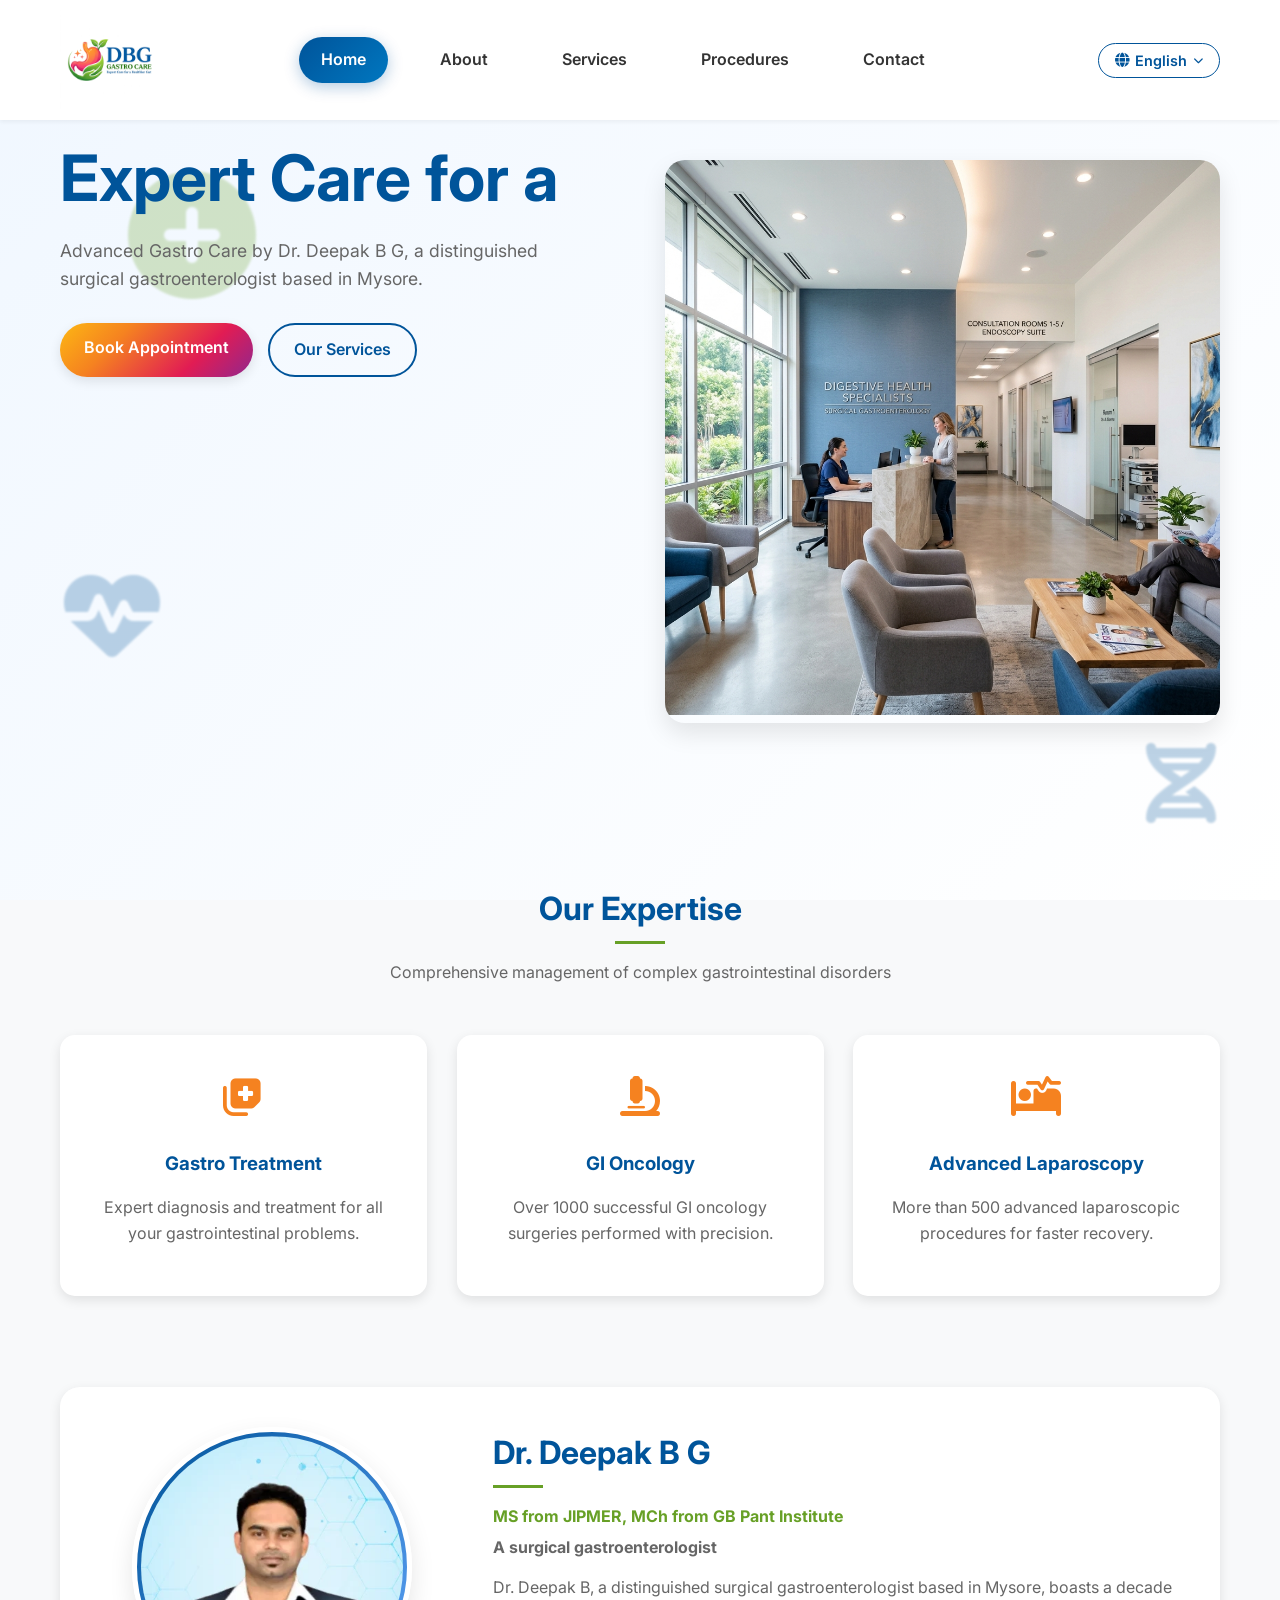
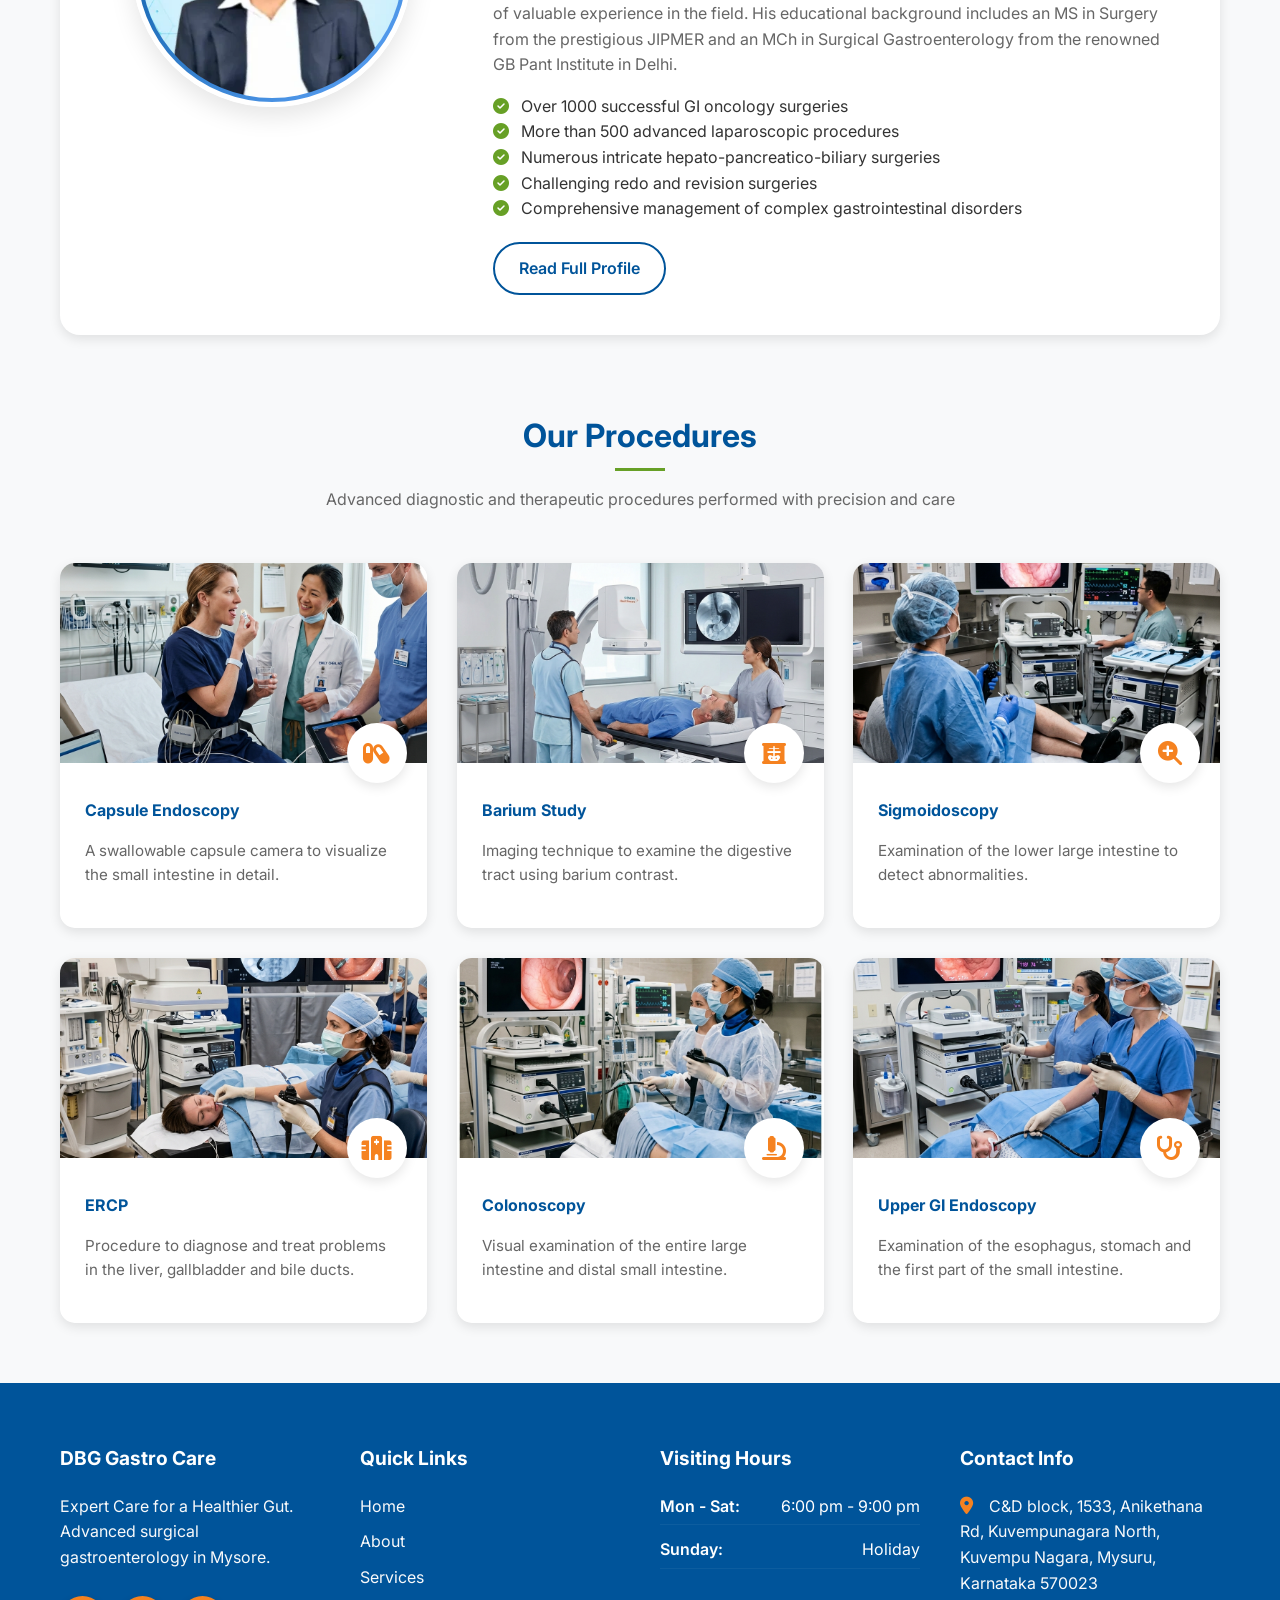
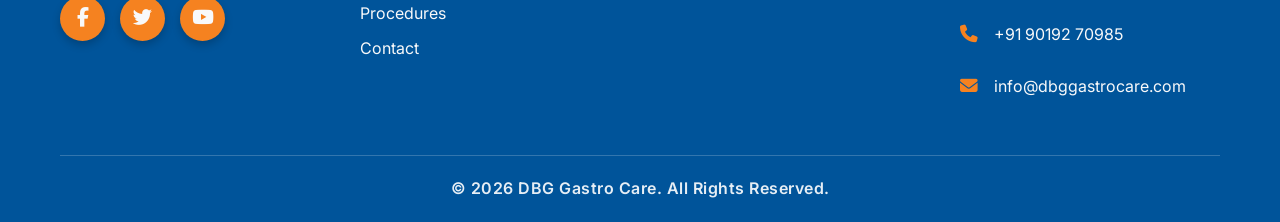
==== index.html @ 2704311a "Initial commit of DBG Gastro Clinic website" ====
<!DOCTYPE html>
<html lang="en">
<head>
    <meta charset="UTF-8">
    <meta name="viewport" content="width=device-width, initial-scale=1.0">
    <title>DBG Gastro Care | Advanced Gastro Care in Mysore</title>
    <meta name="description" content="Expert gastro care by Dr. Deepak B G, a distinguished surgical gastroenterologist based in Mysore. Over 1000 successful GI oncology surgeries.">
    <link rel="stylesheet" href="style.css">
    <link rel="stylesheet" href="https://cdnjs.cloudflare.com/ajax/libs/font-awesome/6.4.0/css/all.min.css">
</head>
<body>

    <!-- Innovative Background Decorations -->
    <div class="bg-decor">
        <div class="decor-item decor-1"><i class="fas fa-plus-circle decor-cross"></i></div>
        <div class="decor-item decor-2"><i class="fas fa-heartbeat"></i></div>
        <div class="decor-item decor-3"><i class="fas fa-stethoscope decor-circle"></i></div>
        <div class="decor-item decor-4"><i class="fas fa-dna"></i></div>
        <div class="decor-item decor-5"><i class="fas fa-briefcase-medical decor-cross"></i></div>
    </div>

    <!-- Header & Navigation -->
    <header>
        <div class="container navbar">
            <a href="index.html" class="logo">
                <img src="assets/logo.png" alt="DBG Gastro Care Logo">
            </a>
            
            <nav class="nav-links" id="navLinks">
                <a href="index.html" class="active" data-key="nav_home">Home</a>
                <a href="about.html" data-key="nav_about">About</a>
                <a href="services.html" data-key="nav_services">Services</a>
                <a href="procedures.html" data-key="nav_procedures">Procedures</a>
                <a href="contact.html" data-key="nav_contact">Contact</a>
            </nav>
            
            <div class="lang-dropdown">
                <button class="lang-dropbtn">
                    <i class="fas fa-globe"></i> <span>English</span> <i class="fas fa-chevron-down" style="font-size: 0.7em;"></i>
                </button>
                <div class="lang-dropdown-content">
                    <a href="#" data-lang="en">English</a>
                    <a href="#" data-lang="kn">Kannada</a>
                    <a href="#" data-lang="hi">Hindi</a>
                </div>
            </div>

            <div class="mobile-menu-btn" id="mobileMenuBtn">
                <i class="fas fa-bars"></i>
            </div>
        </div>
    </header>

    <!-- Hero Section -->
    <section class="hero">
        <div class="container hero-content">
            <div class="hero-text">
                <h1 data-key="hero_title_1">Expert Care for a <span data-key="hero_title_2">Healthier Gut</span></h1>
                <p data-key="hero_desc">Advanced Gastro Care by Dr. Deepak B G, a distinguished surgical gastroenterologist based in Mysore.</p>
                <div class="hero-buttons">
                    <a href="contact.html" class="btn btn-primary" data-key="btn_book_appt">Book Appointment</a>
                    <a href="services.html" class="btn btn-outline" data-key="btn_our_services">Our Services</a>
                </div>
            </div>
            <div class="hero-image reveal reveal-right">
                <img src="assets/hero.png" alt="Advanced Clinic Equipment" class="float-animation">
            </div>
        </div>
    </section>

    <!-- Highlights / Key Services -->
    <section class="highlights">
        <div class="container">
            <div class="section-header">
                <h2 data-key="expertise_title">Our Expertise</h2>
                <p data-key="expertise_subtitle">Comprehensive management of complex gastrointestinal disorders</p>
            </div>
            <div class="highlight-grid">
                <div class="highlight-card reveal reveal-up hover-lift">
                    <div class="highlight-icon">
                        <i class="fas fa-notes-medical"></i>
                    </div>
                    <h3 data-key="gastro_title">Gastro Treatment</h3>
                    <p data-key="gastro_desc">Expert diagnosis and treatment for all your gastrointestinal problems.</p>
                </div>
                <div class="highlight-card reveal reveal-up hover-lift" style="transition-delay: 0.1s;">
                    <div class="highlight-icon">
                        <i class="fas fa-microscope"></i>
                    </div>
                    <h3 data-key="oncology_title">GI Oncology</h3>
                    <p data-key="oncology_desc">Over 1000 successful GI oncology surgeries performed with precision.</p>
                </div>
                <div class="highlight-card reveal reveal-up hover-lift" style="transition-delay: 0.2s;">
                    <div class="highlight-icon">
                        <i class="fas fa-procedures"></i>
                    </div>
                    <h3 data-key="laparoscopy_title">Advanced Laparoscopy</h3>
                    <p data-key="laparoscopy_desc">More than 500 advanced laparoscopic procedures for faster recovery.</p>
                </div>
            </div>
        </div>
    </section>

    <!-- Doctor Intro -->
    <section class="doctor-intro">
        <div class="container">
            <div class="doctor-content">
                <div class="doctor-img-wrap reveal reveal-left">
                    <img src="assets/doctor.png" alt="Dr. Deepak B G">
                </div>
                <div class="doctor-details reveal reveal-right">
                    <h2 data-key="doc_name">Dr. Deepak B G</h2>
                    <p style="color: var(--primary-green); font-weight: bold; margin-bottom: 5px;" data-key="doc_degree">MS from JIPMER, MCh from GB Pant Institute</p>
                    <p style="font-weight: bold; margin-bottom: 15px;" data-key="doc_specialty">A surgical gastroenterologist</p>
                    <p data-key="doc_desc_1">Dr. Deepak B, a distinguished surgical gastroenterologist based in Mysore, boasts a decade of valuable experience in the field. His educational background includes an MS in Surgery from the prestigious JIPMER and an MCh in Surgical Gastroenterology from the renowned GB Pant Institute in Delhi.</p>
                    <ul style="margin-top: 15px; margin-bottom: 20px; list-style-type: none;">
                        <li><i class="fas fa-check-circle" style="color: var(--primary-green); margin-right: 8px;"></i> <span data-key="doc_bullet_1">Over 1000 successful GI oncology surgeries</span></li>
                        <li><i class="fas fa-check-circle" style="color: var(--primary-green); margin-right: 8px;"></i> <span data-key="doc_bullet_2">More than 500 advanced laparoscopic procedures</span></li>
                        <li><i class="fas fa-check-circle" style="color: var(--primary-green); margin-right: 8px;"></i> <span data-key="doc_bullet_3">Numerous intricate hepato-pancreatico-biliary surgeries</span></li>
                        <li><i class="fas fa-check-circle" style="color: var(--primary-green); margin-right: 8px;"></i> <span data-key="doc_bullet_4">Challenging redo and revision surgeries</span></li>
                        <li><i class="fas fa-check-circle" style="color: var(--primary-green); margin-right: 8px;"></i> <span data-key="doc_bullet_5">Comprehensive management of complex gastrointestinal disorders</span></li>
                    </ul>
                    <a href="about.html" class="btn btn-outline" data-key="btn_read_profile">Read Full Profile</a>
                </div>
            </div>
        </div>
    </section>

    <!-- Procedures Section -->
    <section class="procedures-section">
        <div class="container">
            <div class="section-header">
                <h2 data-key="proc_title">Our Procedures</h2>
                <p data-key="proc_subtitle">Advanced diagnostic and therapeutic procedures performed with precision and care</p>
            </div>
            <div class="procedures-grid">

                <div class="procedure-card reveal reveal-up hover-lift" onclick="window.location.href='procedures.html'" style="cursor: pointer;">
                    <div class="procedure-img">
                        <img src="assets/capsule.png" alt="Capsule Endoscopy">
                        <div class="procedure-icon-wrap">
                            <i class="fas fa-capsules"></i>
                        </div>
                    </div>
                    <div class="procedure-content">
                        <h4 data-key="capsule_title">Capsule Endoscopy</h4>
                        <p data-key="capsule_desc">A swallowable capsule camera to visualize the small intestine in detail.</p>
                    </div>
                </div>

                <div class="procedure-card reveal reveal-up hover-lift" onclick="window.location.href='procedures.html'" style="cursor: pointer; transition-delay: 0.1s;">
                    <div class="procedure-img">
                        <img src="assets/barium.png" alt="Barium Study">
                        <div class="procedure-icon-wrap">
                            <i class="fas fa-x-ray"></i>
                        </div>
                    </div>
                    <div class="procedure-content">
                        <h4 data-key="barium_title">Barium Study</h4>
                        <p data-key="barium_desc">Imaging technique to examine the digestive tract using barium contrast.</p>
                    </div>
                </div>

                <div class="procedure-card reveal reveal-up hover-lift" onclick="window.location.href='procedures.html'" style="cursor: pointer; transition-delay: 0.2s;">
                    <div class="procedure-img">
                        <img src="assets/sigmoidoscopy.png" alt="Sigmoidoscopy">
                        <div class="procedure-icon-wrap">
                            <i class="fas fa-search-plus"></i>
                        </div>
                    </div>
                    <div class="procedure-content">
                        <h4 data-key="sigmoidoscopy_title">Sigmoidoscopy</h4>
                        <p data-key="sigmoidoscopy_desc">Examination of the lower large intestine to detect abnormalities.</p>
                    </div>
                </div>

                <div class="procedure-card reveal reveal-up hover-lift" onclick="window.location.href='procedures.html'" style="cursor: pointer;">
                    <div class="procedure-img">
                        <img src="assets/ercp.png" alt="ERCP">
                        <div class="procedure-icon-wrap">
                            <i class="fas fa-hospital"></i>
                        </div>
                    </div>
                    <div class="procedure-content">
                        <h4 data-key="ercp_title">ERCP</h4>
                        <p data-key="ercp_desc">Procedure to diagnose and treat problems in the liver, gallbladder and bile ducts.</p>
                    </div>
                </div>

                <div class="procedure-card reveal reveal-up hover-lift" onclick="window.location.href='procedures.html'" style="cursor: pointer; transition-delay: 0.1s;">
                    <div class="procedure-img">
                        <img src="assets/colonoscopy.png" alt="Colonoscopy">
                        <div class="procedure-icon-wrap">
                            <i class="fas fa-microscope"></i>
                        </div>
                    </div>
                    <div class="procedure-content">
                        <h4 data-key="colonoscopy_title">Colonoscopy</h4>
                        <p data-key="colonoscopy_desc">Visual examination of the entire large intestine and distal small intestine.</p>
                    </div>
                </div>

                <div class="procedure-card reveal reveal-up hover-lift" onclick="window.location.href='procedures.html'" style="cursor: pointer; transition-delay: 0.2s;">
                    <div class="procedure-img">
                        <img src="assets/upper_gi.png" alt="Upper GI Endoscopy">
                        <div class="procedure-icon-wrap">
                            <i class="fas fa-stethoscope"></i>
                        </div>
                    </div>
                    <div class="procedure-content">
                        <h4 data-key="uppergi_title">Upper GI Endoscopy</h4>
                        <p data-key="uppergi_desc">Examination of the esophagus, stomach and the first part of the small intestine.</p>
                    </div>
                </div>

            </div>
        </div>
    </section>

    <!-- Footer -->
    <footer>
        <div class="container">
            <div class="footer-content">
                <div class="footer-col">
                    <h3 data-key="footer_clinic_name">DBG Gastro Care</h3>
                    <p data-key="footer_clinic_desc">Expert Care for a Healthier Gut. Advanced surgical gastroenterology in Mysore.</p>
                    <div class="social-links">
                        <a href="#" class="social-icon"><i class="fab fa-facebook-f"></i></a>
                        <a href="#" class="social-icon"><i class="fab fa-twitter"></i></a>
                        <a href="#" class="social-icon"><i class="fab fa-youtube"></i></a>
                    </div>
                </div>
                <div class="footer-col">
                    <h3 data-key="footer_quick_links">Quick Links</h3>
                    <div class="footer-links">
                        <a href="index.html" data-key="nav_home">Home</a>
                        <a href="about.html" data-key="nav_about">About Us</a>
                        <a href="services.html" data-key="nav_services">Services</a>
                        <a href="procedures.html" data-key="nav_procedures">Procedures</a>
                        <a href="contact.html" data-key="nav_contact">Contact</a>
                    </div>
                </div>
                <div class="footer-col">
                    <h3 data-key="footer_visiting_hours">Visiting Hours</h3>
                    <div class="visiting-hours">
                        <p><span data-key="footer_mon_sat">Mon - Sat:</span> <span data-key="footer_time">6:00 pm - 9:00 pm</span></p>
                        <p><span data-key="footer_sun">Sunday:</span> <span data-key="footer_holiday">Holiday</span></p>
                    </div>
                </div>
                <div class="footer-col">
                    <h3 data-key="footer_contact_info">Contact Info</h3>
                    <div class="footer-links">
                        <p><i class="fas fa-map-marker-alt"></i> <span data-key="contact_location">Mysore, Karnataka</span></p>
                        <p><i class="fas fa-phone"></i> +91 90192 70985</p>
                        <p><i class="fas fa-envelope"></i> info@dbggastrocare.com</p>
                    </div>
                </div>
            </div>
            <div class="footer-bottom">
                <p data-key="footer_copyright">&copy; 2026 DBG Gastro Care. All Rights Reserved.</p>
            </div>
        </div>
    </footer>

    <script src="translations.js"></script>
    <script src="script.js"></script>
</body>
</html>
---- style.css ----
@import url('https://fonts.googleapis.com/css2?family=Inter:wght@300;400;500;600;700&display=swap');

:root {
    --primary-blue: #00549A;
    --primary-green: #67A026;
    --dark-green: #008751;
    --accent-red: #E11C54;
    --accent-orange: #F58220;
    --accent-yellow: #FDB813;
    --text-dark: #333333;
    --text-light: #666666;
    --bg-light: #f8f9fa;
    --white: #ffffff;
    --gradient-stomach: linear-gradient(135deg, #FDB813 0%, #F58220 30%, #E11C54 70%, #90278E 100%);
    --shadow-sm: 0 2px 4px rgba(0,0,0,0.05);
    --shadow-md: 0 4px 12px rgba(0,0,0,0.1);
    --shadow-lg: 0 10px 24px rgba(0,0,0,0.1);
    --transition: all 0.3s ease;
}

* {
    margin: 0;
    padding: 0;
    box-sizing: border-box;
}

body {
    font-family: 'Inter', sans-serif;
    color: var(--text-dark);
    line-height: 1.6;
    background-color: var(--bg-light);
}

a {
    text-decoration: none;
    color: inherit;
    transition: var(--transition);
}

ul {
    list-style: none;
}

img {
    max-width: 100%;
    height: auto;
}

/* Container */
.container {
    max-width: 1200px;
    margin: 0 auto;
    padding: 0 20px;
}

/* Typography */
h1, h2, h3, h4, h5, h6 {
    color: var(--primary-blue);
    font-weight: 700;
    margin-bottom: 1rem;
}

h1 {
    font-size: 2.5rem;
    line-height: 1.2;
}

h2 {
    font-size: 2rem;
    position: relative;
    padding-bottom: 10px;
}

h2::after {
    content: '';
    position: absolute;
    bottom: 0;
    left: 0;
    width: 50px;
    height: 3px;
    background-color: var(--primary-green);
}

p {
    margin-bottom: 1rem;
    color: var(--text-light);
}

/* Buttons */
.btn {
    display: inline-block;
    padding: 12px 24px;
    border-radius: 30px;
    font-weight: 600;
    text-align: center;
    cursor: pointer;
    border: none;
    transition: var(--transition);
}

.btn-primary {
    background: var(--gradient-stomach);
    color: var(--white);
    box-shadow: var(--shadow-md);
    border: none;
}

.btn-primary:hover {
    transform: translateY(-2px);
    box-shadow: var(--shadow-lg);
}

.btn-outline {
    background: transparent;
    color: var(--primary-blue);
    border: 2px solid var(--primary-blue);
}

.btn-outline:hover {
    background: var(--primary-blue);
    color: var(--white);
}

/* Header & Navigation */
header {
    background-color: var(--white);
    box-shadow: var(--shadow-sm);
    position: sticky;
    top: 0;
    z-index: 1000;
}

.navbar {
    display: flex;
    justify-content: space-between;
    align-items: center;
    height: 120px;
}

.logo {
    display: flex;
    align-items: center;
    gap: 15px;
    text-decoration: none;
}

.logo img {
    height: 100px;
    width: auto;
    object-fit: contain;
}

.logo-text {
    display: flex;
    flex-direction: column;
    justify-content: center;
}

.logo-title {
    font-family: Georgia, serif;
    font-size: 2.2rem;
    font-weight: 700;
    color: var(--primary-blue);
    line-height: 1;
    letter-spacing: 1px;
}

.logo-subtitle {
    font-family: Georgia, serif;
    font-size: 1.1rem;
    color: var(--primary-green);
    font-weight: 700;
    line-height: 1.2;
    letter-spacing: 0.5px;
}

.logo-tagline {
    font-family: 'Inter', sans-serif;
    font-size: 0.8rem;
    color: #0077C0;
    margin-top: 2px;
}

.nav-links {
    display: flex;
    gap: 30px;
}

.nav-links a {
    font-weight: 600;
    color: var(--text-dark);
    padding: 10px 22px;
    border-radius: 50px;
    transition: var(--transition);
}

.nav-links a:hover {
    color: var(--primary-blue);
    background: rgba(0, 84, 154, 0.05);
}

.nav-links a.active {
    background: linear-gradient(135deg, var(--primary-blue) 0%, #0077C0 100%);
    color: var(--white) !important;
    box-shadow: 0 4px 15px rgba(0, 84, 154, 0.3);
}

.mobile-menu-btn {
    display: none;
    font-size: 1.5rem;
    cursor: pointer;
    color: var(--primary-blue);
}

/* Language Dropdown */
.lang-dropdown {
    position: relative;
    display: inline-block;
    margin-left: 12px;
}

.lang-dropbtn {
    background-color: transparent;
    color: var(--primary-blue);
    padding: 8px 16px;
    font-size: 0.9rem;
    font-weight: 600;
    border: 1.5px solid var(--primary-blue);
    border-radius: 30px;
    cursor: pointer;
    display: flex;
    align-items: center;
    gap: 6px;
    transition: var(--transition);
    font-family: 'Inter', sans-serif;
}

.lang-dropbtn:hover {
    background-color: var(--primary-blue);
    color: var(--white);
}

.lang-dropdown-content {
    display: none;
    position: absolute;
    right: 0;
    background-color: #ffffff;
    min-width: 140px;
    box-shadow: 0px 8px 24px rgba(0,0,0,0.12);
    border-radius: 12px;
    z-index: 1000;
    overflow: hidden;
    margin-top: 8px;
    border: 1px solid rgba(0,84,154,0.1);
}

.lang-dropdown-content.show {
    display: block;
    animation: fadeIn 0.2s ease-in-out;
}

.lang-dropdown-content a {
    color: var(--text-dark);
    padding: 12px 16px;
    text-decoration: none;
    display: block;
    font-size: 0.9rem;
    font-weight: 500;
    transition: background-color 0.2s;
}

.lang-dropdown-content a:hover {
    background-color: rgba(0, 84, 154, 0.05);
    color: var(--primary-blue);
}

.lang-dropdown:hover .lang-dropdown-content {
    display: block;
    animation: fadeIn 0.2s ease-in-out;
}

@keyframes fadeIn {
    from { opacity: 0; transform: translateY(-10px); }
    to { opacity: 1; transform: translateY(0); }
}

@media (max-width: 768px) {
    .lang-dropdown {
        display: none;
    }
}



/* Hero Section */
.hero {
    background: transparent; /* Remove solid background */
    padding: 0 0 80px;
    overflow: hidden;
}

.hero-content {
    display: grid;
    grid-template-columns: 1fr 1fr;
    gap: 50px;
    align-items: center; /* Keep image centered vertically */
}

.hero-text {
    align-self: flex-start; /* Move only the text to the top */
    padding-top: 20px; /* Optional slight breathing room */
}

.hero-text h1 {
    font-size: 4rem;
    color: var(--primary-blue);
    margin-top: 0; /* Ensure no top margin */
    margin-bottom: 20px;
}

.hero-text h1 span {
    color: var(--primary-green);
}

.hero-text p {
    font-size: 1.1rem;
    margin-bottom: 30px;
    max-width: 500px;
}

.hero-buttons {
    display: flex;
    gap: 15px;
}

.hero-image {
    position: relative;
    text-align: center;
    margin-top: 40px; /* Added gap between image and header line */
    border-radius: 20px;
    overflow: hidden;
    box-shadow: var(--shadow-lg);
}

/* Highlights Section */
.highlights {
    padding: 80px 0;
    background-color: transparent;
}

.section-header {
    text-align: center;
    margin-bottom: 50px;
}

.section-header h2::after {
    left: 50%;
    transform: translateX(-50%);
}

.highlight-grid {
    display: grid;
    grid-template-columns: repeat(auto-fit, minmax(300px, 1fr));
    gap: 30px;
}

.highlight-card {
    background: var(--white);
    padding: 30px;
    border-radius: 15px;
    box-shadow: var(--shadow-md);
    transition: var(--transition);
    text-align: center;
    border-bottom: 4px solid transparent;
}

.highlight-card:hover {
    transform: translateY(-10px);
    box-shadow: var(--shadow-lg);
    border-bottom-color: var(--primary-green);
}

.highlight-icon {
    font-size: 2.5rem;
    color: var(--accent-orange);
    margin-bottom: 20px;
}

/* Doctor Section */
.doctor-intro {
    padding: 10px 0 60px;
    background-color: transparent;
}

.doctor-content {
    display: grid;
    grid-template-columns: 1fr 2fr;
    gap: 50px;
    align-items: flex-start;
    background: var(--white);
    padding: 40px;
    border-radius: 20px;
    box-shadow: var(--shadow-md);
}

.doctor-img-wrap {
    border-radius: 50%;
    overflow: hidden;
    border: 5px solid var(--white);
    background: linear-gradient(135deg, var(--primary-blue), #60a5fa);
    padding: 4px;
    width: 280px;
    height: 280px;
    margin: 0 auto;
    box-shadow: var(--shadow-lg);
}

.doctor-img-wrap img {
    width: 100%;
    height: 100%;
    object-fit: cover;
    border-radius: 50%;
}

.stats-grid {
    display: grid;
    grid-template-columns: repeat(2, 1fr);
    gap: 20px;
    margin-top: 30px;
}

.stat-item {
    background: var(--bg-light);
    padding: 15px;
    border-radius: 10px;
    border-left: 4px solid var(--primary-green);
}

.stat-number {
    font-size: 1.5rem;
    font-weight: 700;
    color: var(--primary-blue);
}

/* Footer */
footer {
    background-color: var(--primary-blue);
    color: var(--white);
    padding: 60px 0 20px;
}

.footer-content {
    display: grid;
    grid-template-columns: repeat(auto-fit, minmax(250px, 1fr));
    gap: 40px;
    margin-bottom: 40px;
}

.footer-col h3 {
    color: var(--white);
    margin-bottom: 20px;
    font-size: 1.2rem;
}

.footer-col h3::after {
    background-color: var(--accent-orange);
    width: 30px;
}

.footer-col p, .footer-col a {
    color: #f8f9fa;
}

.footer-col a:hover {
    color: var(--white);
}

.footer-links {
    display: flex;
    flex-direction: column;
    gap: 10px;
}

.social-links {
    display: flex;
    gap: 15px;
    margin-top: 25px;
}

.social-icon {
    width: 45px;
    height: 45px;
    background-color: var(--accent-orange); /* Fully orange circle by default */
    color: var(--white); /* White icons for constant visibility */
    border-radius: 50%;
    display: flex;
    align-items: center;
    justify-content: center;
    font-size: 1.2rem;
    transition: var(--transition);
    box-shadow: 0 4px 8px rgba(0,0,0,0.2);
}

.social-icon:hover {
    background-color: #00D1FF; /* Highlight in light blue on hover */
    color: var(--white);
    transform: translateY(-5px);
}

.visiting-hours p {
    display: flex;
    justify-content: space-between;
    margin-bottom: 12px;
    color: #f8f9fa;
    border-bottom: 1px solid rgba(255,255,255,0.05);
    padding-bottom: 5px;
}

.visiting-hours p span:first-child {
    color: var(--white); /* Changed to white as requested */
    font-weight: 600;
}

.visiting-hours p span:last-child {
    color: #ffffff;
}

.footer-links p i {
    color: var(--accent-orange); /* Highlighted icons in orange to match logo */
    margin-right: 12px;
    font-size: 1.1rem;
}

.footer-bottom {
    text-align: center;
    padding-top: 20px;
    border-top: 1px solid rgba(255,255,255,0.2);
    color: #ffffff;
    font-weight: 600;
    font-size: 1rem;
    letter-spacing: 0.5px;
}

.footer-bottom p {
    color: rgba(255, 255, 255, 0.9);
    margin-bottom: 0;
}

/* Responsive */
@media (max-width: 768px) {
    .nav-links {
        display: none;
        position: absolute;
        top: 140px;
        left: 0;
        width: 100%;
        background: var(--white);
        flex-direction: column;
        padding: 20px;
        box-shadow: var(--shadow-md);
        gap: 15px;
    }

    .nav-links.active {
        display: flex;
    }

    .mobile-menu-btn {
        display: block;
    }

    .hero-content {
        grid-template-columns: 1fr;
        text-align: center;
    }

    .hero-text h1 {
        font-size: 2.5rem;
    }

    .hero-text p {
        margin: 0 auto 30px;
    }

    .hero-buttons {
        justify-content: center;
    }

    .doctor-content {
        grid-template-columns: 1fr;
        text-align: center;
    }

    h2::after {
        left: 50%;
        transform: translateX(-50%);
    }
}

/* Services Page specific */
.page-header {
    background-color: transparent;
    border-bottom: 1px solid rgba(0, 75, 154, 0.1);
    color: var(--primary-blue);
    padding: 40px 0 15px;
    text-align: center;
}

.page-header h1 {
    color: var(--primary-blue);
    margin-bottom: 10px;
}

.page-header p {
    color: #334155;
    max-width: 600px;
    margin: 0 auto;
    font-weight: 500;
}

.services-grid {
    display: grid;
    grid-template-columns: repeat(auto-fill, minmax(300px, 1fr));
    gap: 30px;
    padding: 15px 0 60px;
}

.service-card {
    background: var(--white);
    border-radius: 15px;
    overflow: hidden;
    box-shadow: var(--shadow-md);
    transition: var(--transition);
}

.service-card:hover {
    transform: translateY(-5px);
    box-shadow: var(--shadow-lg);
}

.service-img {
    height: 200px;
    background-color: #e2e8f0;
    position: relative;
}

.service-icon-wrap {
    position: absolute;
    bottom: -20px;
    right: 20px;
    width: 60px;
    height: 60px;
    background: var(--white);
    border-radius: 50%;
    display: flex;
    align-items: center;
    justify-content: center;
    font-size: 1.5rem;
    color: var(--accent-orange);
    box-shadow: var(--shadow-sm);
}

.service-content {
    padding: 30px 20px 20px;
}

/* Contact Page specific */
.contact-section {
    padding: 30px 0;
}

.contact-container {
    display: grid;
    grid-template-columns: repeat(3, 1fr);
    gap: 30px;
    align-items: stretch;
}

.contact-info, .contact-form, .map-card {
    background: var(--white);
    padding: 30px;
    border-radius: 15px;
    box-shadow: var(--shadow-md);
    display: flex;
    flex-direction: column;
    height: 100%;
}

.info-item {
    display: flex;
    gap: 15px;
    margin-bottom: 25px;
}

.info-icon {
    font-size: 1.5rem;
    color: var(--primary-green);
}

.map-card h3 {
    margin-bottom: 20px;
}

.map-container-small {
    flex: 1;
    width: 100%;
    min-height: 300px;
    border-radius: 10px;
    overflow: hidden;
}

.form-group {
    margin-bottom: 20px;
}

.form-control {
    width: 100%;
    padding: 12px 15px;
    border: 1px solid #cbd5e1;
    border-radius: 8px;
    font-family: inherit;
    font-size: 1rem;
    transition: var(--transition);
}

.form-control:focus {
    outline: none;
    border-color: var(--primary-blue);
    box-shadow: 0 0 0 3px rgba(0, 75, 135, 0.1);
}

textarea.form-control {
    resize: vertical;
    min-height: 120px;
}

@media (max-width: 992px) {
    .contact-container {
        grid-template-columns: 1fr;
    }
}

/* --- INNOVATIVE ANIMATIONS --- */

/* Scroll Progress Bar */
.scroll-progress {
    position: fixed;
    top: 0;
    left: 0;
    width: 0%;
    height: 4px;
    background: linear-gradient(to right, var(--primary-blue), var(--accent-orange), var(--primary-green));
    z-index: 10001;
    transition: width 0.1s ease;
}

/* Reveal on Scroll */
.reveal {
    opacity: 0;
    transition: opacity 1s cubic-bezier(0.5, 0, 0, 1), transform 1s cubic-bezier(0.5, 0, 0, 1);
    will-change: transform, opacity;
}

.reveal-up { transform: translateY(50px); }
.reveal-left { transform: translateX(-50px); }
.reveal-right { transform: translateX(50px); }

.reveal.active {
    opacity: 1;
    transform: translate(0, 0);
}

/* Floating Animation */
.float-animation {
    animation: float 4s ease-in-out infinite;
}

@keyframes float {
    0%, 100% { transform: translateY(0); }
    50% { transform: translateY(-15px); }
}

/* Hover Scale Innovation */
.hover-lift {
    transition: var(--transition);
}

.hover-lift:hover {
    transform: translateY(-12px) scale(1.02);
    box-shadow: var(--shadow-lg);
}

/* Glassmorphism Header Effect */
header.scrolled {
    background: rgba(255, 255, 255, 0.85);
    backdrop-filter: blur(15px);
    -webkit-backdrop-filter: blur(15px);
    box-shadow: 0 5px 20px rgba(0,0,0,0.1);
}

/* Fade In Keyframes for page load */
@keyframes fadeIn {
    from { opacity: 0; }
    to { opacity: 1; }
}

.page-fade-in {
    animation: fadeIn 1s ease-in forwards;
}

/* --- INNOVATIVE BACKGROUND DECORATIONS --- */
.bg-decor {
    position: fixed;
    top: 0;
    left: 0;
    width: 100%;
    height: 100%;
    z-index: -1;
    overflow: hidden;
    pointer-events: none;
    background: linear-gradient(135deg, #f0f7ff 0%, #ffffff 100%); /* Unified background */
}

.decor-item {
    position: absolute;
    filter: blur(1px); /* Sharpened for better visibility */
    opacity: 0.25; /* Significantly increased visibility */
    animation: float-random 25s linear infinite;
    color: var(--primary-blue);
}

.decor-cross { color: var(--primary-green); }
.decor-circle { color: var(--accent-orange); }

@keyframes float-random {
    0% { transform: translate(0, 0) rotate(0deg) scale(1); }
    25% { transform: translate(100px, 150px) rotate(90deg) scale(1.1); }
    50% { transform: translate(-100px, 300px) rotate(180deg) scale(1); }
    75% { transform: translate(150px, 100px) rotate(270deg) scale(1.1); }
    100% { transform: translate(0, 0) rotate(360deg) scale(1); }
}

/* Positions for decoration items */
.decor-1 { top: 15%; left: 10%; font-size: 8rem; animation-duration: 30s; }
.decor-2 { top: 60%; left: 5%; font-size: 6rem; animation-duration: 25s; animation-delay: -5s; }
.decor-3 { top: 40%; right: 10%; font-size: 10rem; animation-duration: 35s; animation-delay: -10s; }
.decor-4 { top: 80%; right: 5%; font-size: 5rem; animation-duration: 20s; animation-delay: -15s; }
.decor-5 { top: 20%; right: 30%; font-size: 4rem; animation-duration: 40s; }

/* Procedures Section Styling */
.procedures-section {
    padding: 15px 0 60px;
    background-color: transparent;
}

.procedures-grid {
    display: grid;
    grid-template-columns: repeat(auto-fit, minmax(300px, 1fr));
    gap: 30px;
}

.procedure-card {
    background: var(--white);
    border-radius: 15px;
    overflow: hidden;
    box-shadow: var(--shadow-md);
    transition: var(--transition);
}

.procedure-card:hover {
    transform: translateY(-5px);
    box-shadow: var(--shadow-lg);
}

.procedure-img {
    height: 200px;
    position: relative;
}

.procedure-img img {
    width: 100%;
    height: 100%;
    object-fit: cover;
}

.procedure-icon-wrap {
    position: absolute;
    bottom: -20px;
    right: 20px;
    width: 60px;
    height: 60px;
    background: var(--white);
    border-radius: 50%;
    display: flex;
    align-items: center;
    justify-content: center;
    box-shadow: var(--shadow-md);
    color: var(--accent-orange);
    font-size: 1.5rem;
    z-index: 10;
}

.procedure-content {
    padding: 35px 25px 25px;
}

.procedure-card h4 {
    margin-bottom: 15px;
    color: var(--primary-blue);
}

.procedure-card p {
    font-size: 0.95rem;
    color: var(--text-light);
}
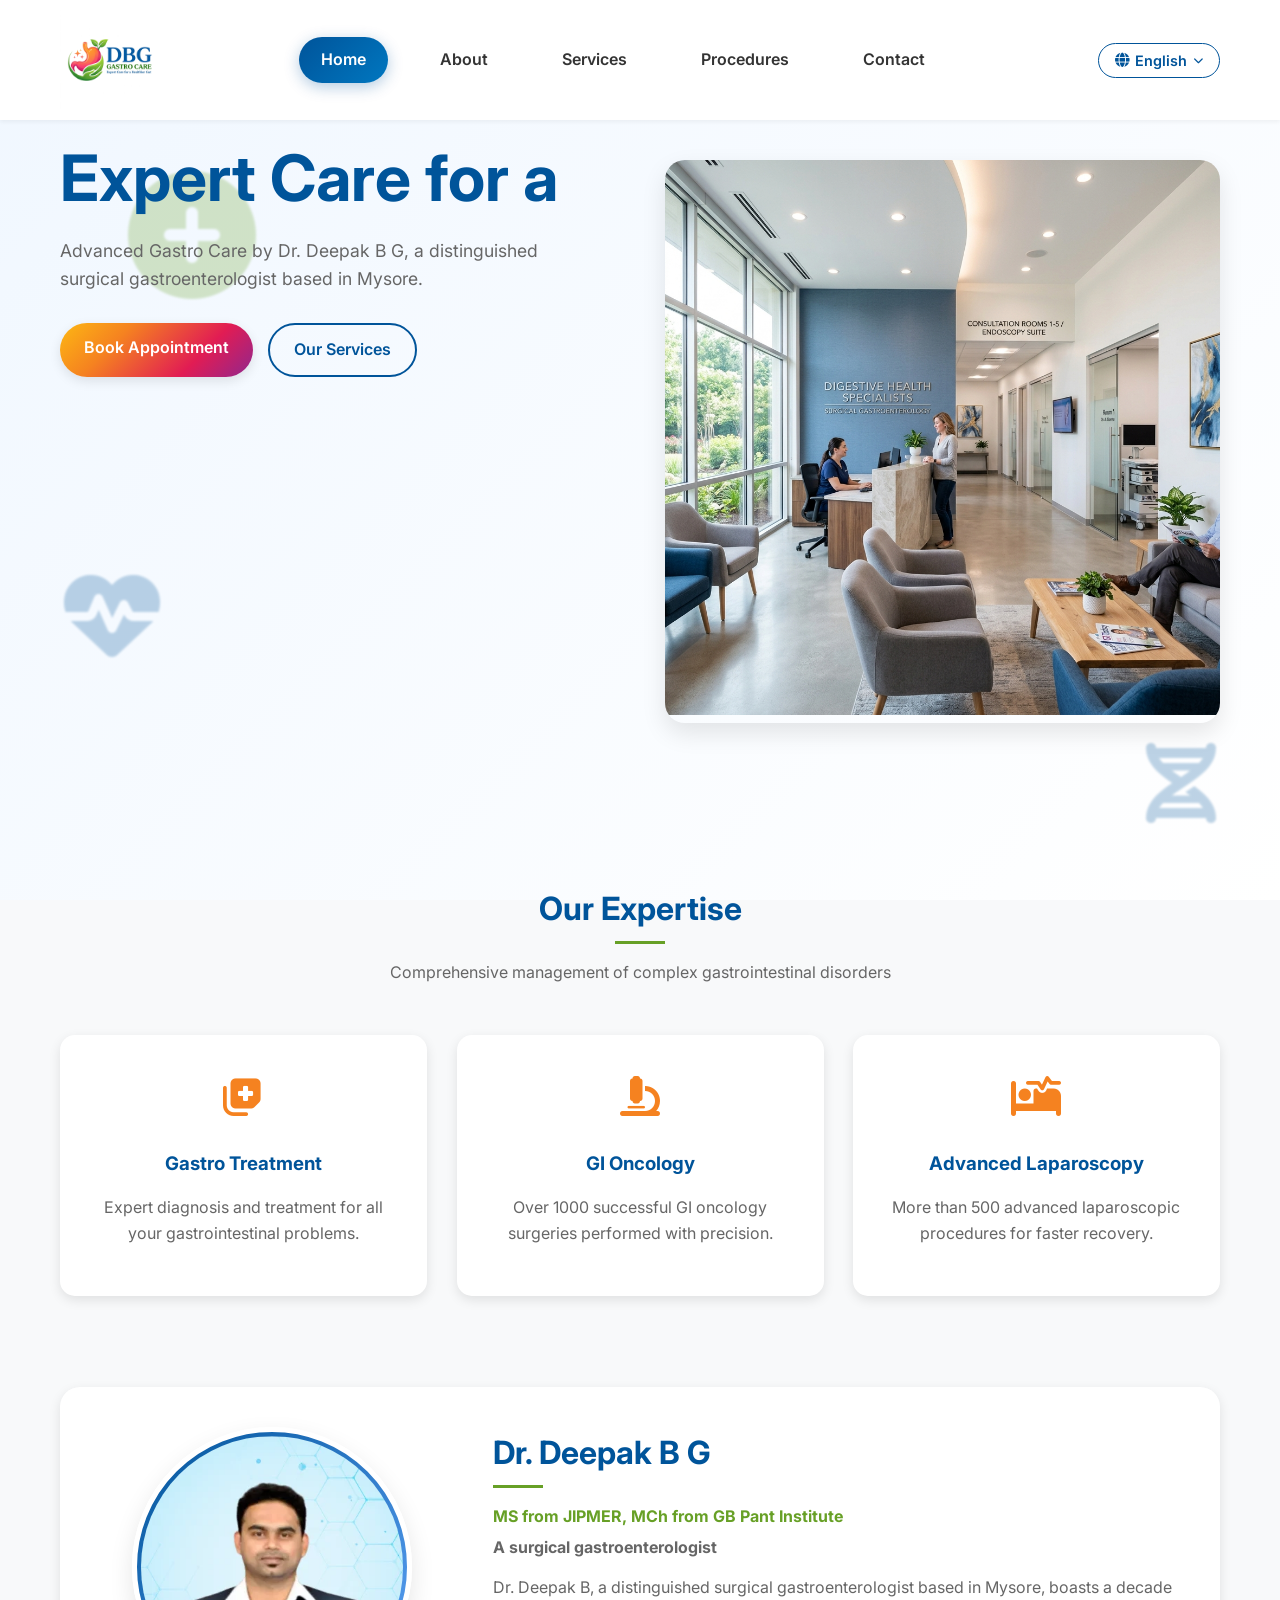
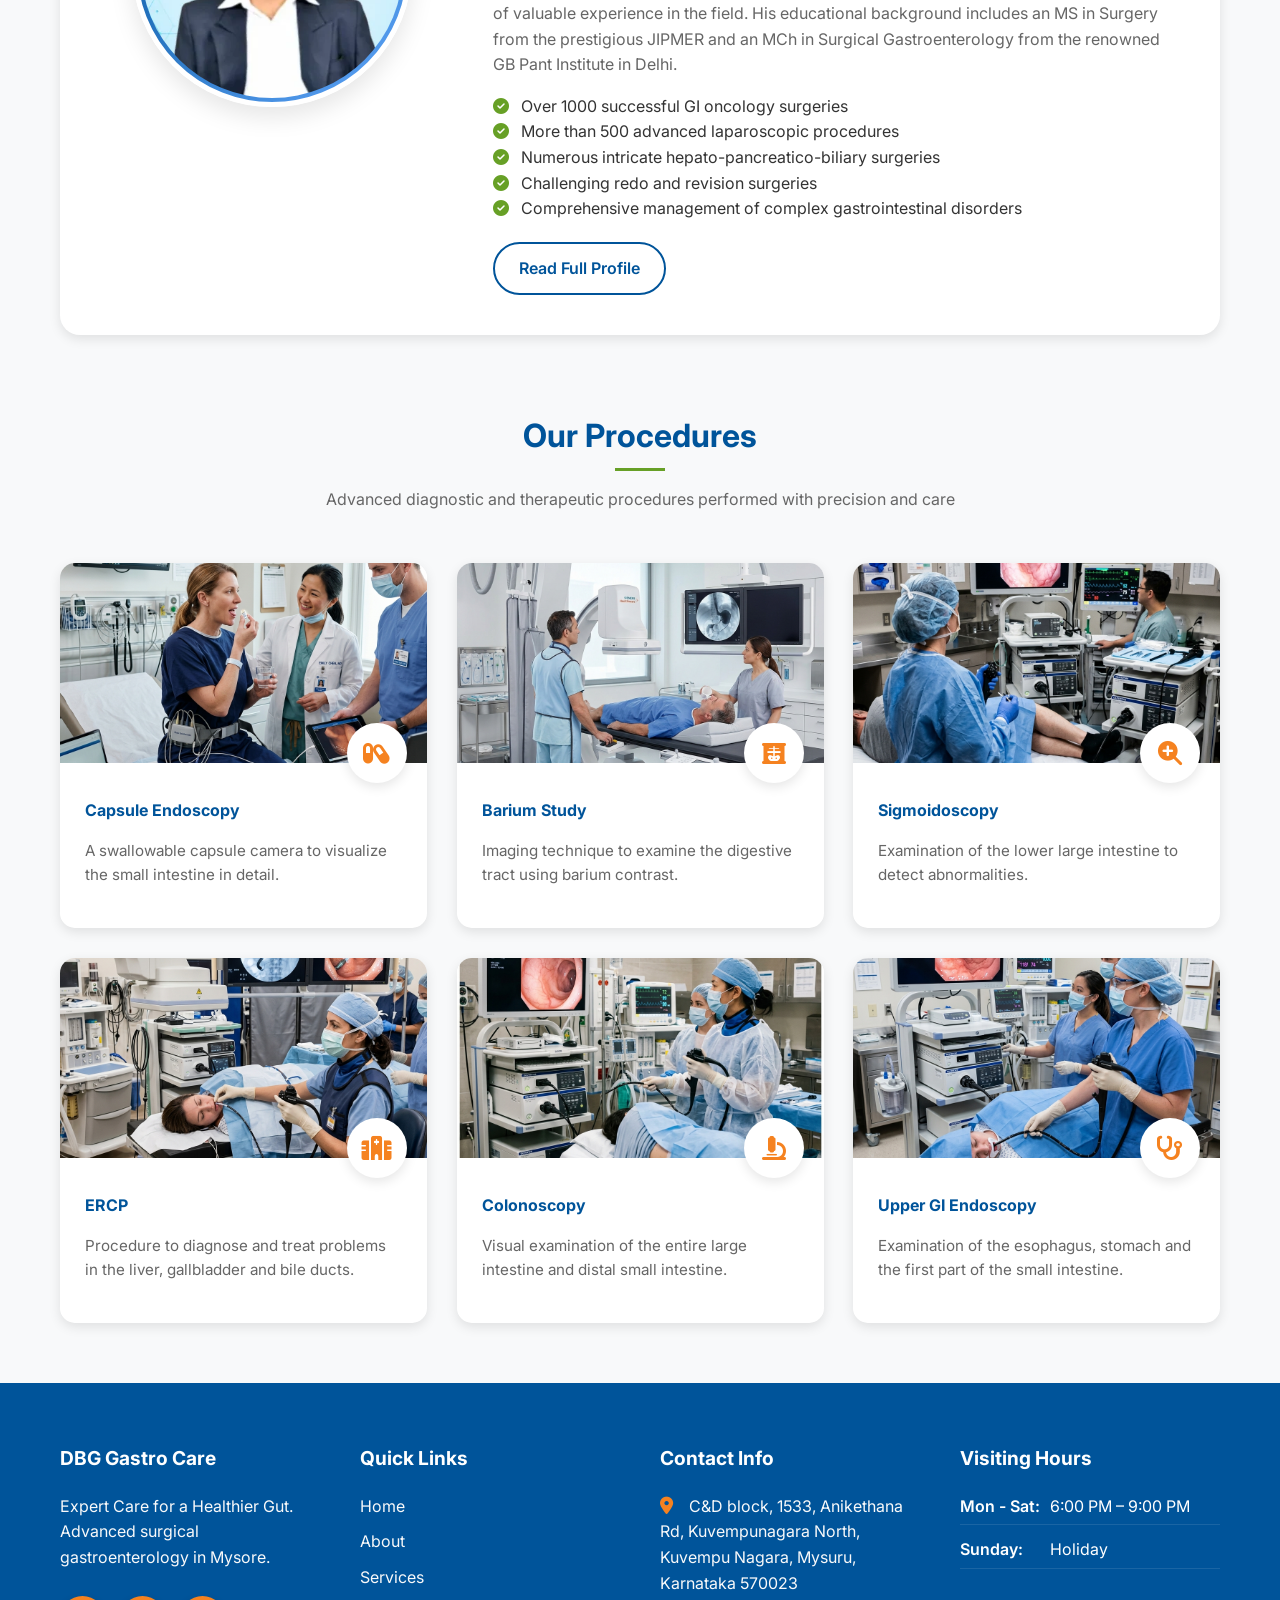
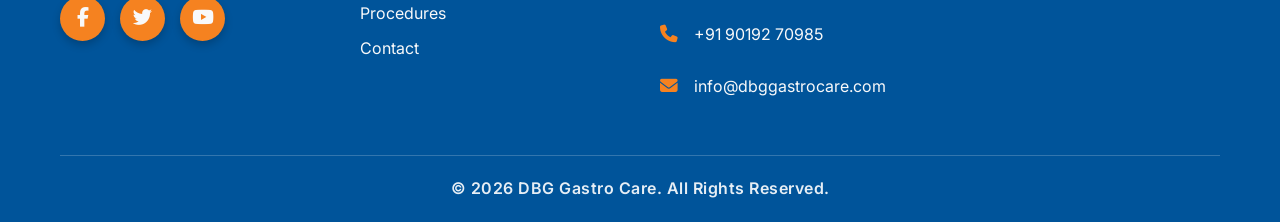
==== commit 60a44364: "Complete redesign of footer into 4 professional columns" ====
--- a/index.html
+++ b/index.html
@@ -241,18 +241,18 @@
                     </div>
                 </div>
                 <div class="footer-col">
+                    <h3 data-key="footer_contact_info">Contact Info</h3>
+                    <div class="footer-links">
+                        <p><i class="fas fa-map-marker-alt"></i> <span data-key="contact_location">C&D block, 1533, Anikethana Rd, Kuvempunagara North, Mysuru</span></p>
+                        <p><i class="fas fa-phone"></i> +91 90192 70985</p>
+                        <p><i class="fas fa-envelope"></i> info@dbggastrocare.com</p>
+                    </div>
+                </div>
+                <div class="footer-col">
                     <h3 data-key="footer_visiting_hours">Visiting Hours</h3>
                     <div class="visiting-hours">
-                        <p><span data-key="footer_mon_sat">Mon - Sat:</span> <span data-key="footer_time">6:00 pm - 9:00 pm</span></p>
+                        <p><span data-key="footer_mon_sat">Mon - Sat:</span> <span data-key="footer_time">6:00 PM – 9:00 PM</span></p>
                         <p><span data-key="footer_sun">Sunday:</span> <span data-key="footer_holiday">Holiday</span></p>
-                    </div>
-                </div>
-                <div class="footer-col">
-                    <h3 data-key="footer_contact_info">Contact Info</h3>
-                    <div class="footer-links">
-                        <p><i class="fas fa-map-marker-alt"></i> <span data-key="contact_location">Mysore, Karnataka</span></p>
-                        <p><i class="fas fa-phone"></i> +91 90192 70985</p>
-                        <p><i class="fas fa-envelope"></i> info@dbggastrocare.com</p>
                     </div>
                 </div>
             </div>
--- a/style.css
+++ b/style.css
@@ -284,9 +284,17 @@
     to { opacity: 1; transform: translateY(0); }
 }
 
-@media (max-width: 768px) {
+@media (max-width: 992px) {
     .lang-dropdown {
         display: none;
+    }
+    
+    .navbar {
+        height: 100px; /* Slightly smaller for tablets */
+    }
+    
+    .logo img {
+        height: 70px;
     }
 }
 
@@ -451,9 +459,10 @@
 
 .footer-content {
     display: grid;
-    grid-template-columns: repeat(auto-fit, minmax(250px, 1fr));
+    grid-template-columns: repeat(4, 1fr);
     gap: 40px;
     margin-bottom: 40px;
+    align-items: flex-start;
 }
 
 .footer-col h3 {
@@ -509,20 +518,28 @@
 
 .visiting-hours p {
     display: flex;
-    justify-content: space-between;
+    justify-content: flex-start;
+    align-items: baseline;
+    flex-wrap: nowrap;
     margin-bottom: 12px;
     color: #f8f9fa;
-    border-bottom: 1px solid rgba(255,255,255,0.05);
+    border-bottom: 1px solid rgba(255,255,255,0.1);
     padding-bottom: 5px;
 }
 
 .visiting-hours p span:first-child {
-    color: var(--white); /* Changed to white as requested */
+    color: var(--white);
     font-weight: 600;
+    width: 90px;
+    display: inline-block;
+    flex-shrink: 0;
 }
 
 .visiting-hours p span:last-child {
     color: #ffffff;
+    flex-shrink: 0;
+    text-align: left;
+    white-space: nowrap !important;
 }
 
 .footer-links p i {
@@ -546,12 +563,78 @@
     margin-bottom: 0;
 }
 
-/* Responsive */
+/* Responsive Layouts */
+@media (max-width: 992px) {
+    .container {
+        padding: 0 30px;
+    }
+
+    .hero-content {
+        grid-template-columns: 1fr;
+        text-align: center;
+        gap: 30px;
+    }
+
+    .hero-text {
+        align-self: center;
+        text-align: center;
+        padding-top: 0;
+    }
+
+    .hero-text h1 {
+        font-size: 3rem;
+    }
+
+    .hero-text p {
+        margin: 0 auto 30px;
+    }
+
+    .hero-buttons {
+        justify-content: center;
+    }
+
+    .doctor-content {
+        grid-template-columns: 1fr;
+        gap: 30px;
+    }
+
+    .doctor-img-wrap {
+        margin: 0 auto;
+    }
+
+    .doctor-info {
+        text-align: center;
+    }
+
+    .doctor-info h2::after {
+        left: 50%;
+        transform: translateX(-50%);
+    }
+
+    .doctor-bullets {
+        text-align: left;
+        display: inline-block;
+    }
+
+    .contact-container {
+        grid-template-columns: 1fr;
+        gap: 30px;
+    }
+}
+
 @media (max-width: 768px) {
+    .navbar {
+        height: 80px;
+    }
+
+    .logo img {
+        height: 60px;
+    }
+
     .nav-links {
         display: none;
         position: absolute;
-        top: 140px;
+        top: 80px;
         left: 0;
         width: 100%;
         background: var(--white);
@@ -559,6 +642,7 @@
         padding: 20px;
         box-shadow: var(--shadow-md);
         gap: 15px;
+        z-index: 1000;
     }
 
     .nav-links.active {
@@ -569,31 +653,31 @@
         display: block;
     }
 
-    .hero-content {
+    .hero-text h1 {
+        font-size: 2.2rem;
+    }
+
+    .section-header h2 {
+        font-size: 1.8rem;
+    }
+
+    .highlight-grid, .services-grid, .procedures-grid {
         grid-template-columns: 1fr;
-        text-align: center;
-    }
-
+    }
+}
+
+@media (max-width: 480px) {
     .hero-text h1 {
-        font-size: 2.5rem;
-    }
-
-    .hero-text p {
-        margin: 0 auto 30px;
+        font-size: 1.8rem;
     }
 
     .hero-buttons {
-        justify-content: center;
-    }
-
-    .doctor-content {
-        grid-template-columns: 1fr;
-        text-align: center;
-    }
-
-    h2::after {
-        left: 50%;
-        transform: translateX(-50%);
+        flex-direction: column;
+        width: 100%;
+    }
+
+    .hero-buttons .btn {
+        width: 100%;
     }
 }
 
@@ -912,4 +996,16 @@
 .procedure-card p {
     font-size: 0.95rem;
     color: var(--text-light);
+}
+
+@media (max-width: 1200px) {
+    .footer-content {
+        grid-template-columns: repeat(2, 1fr);
+    }
+}
+
+@media (max-width: 768px) {
+    .footer-content {
+        grid-template-columns: 1fr;
+    }
 }
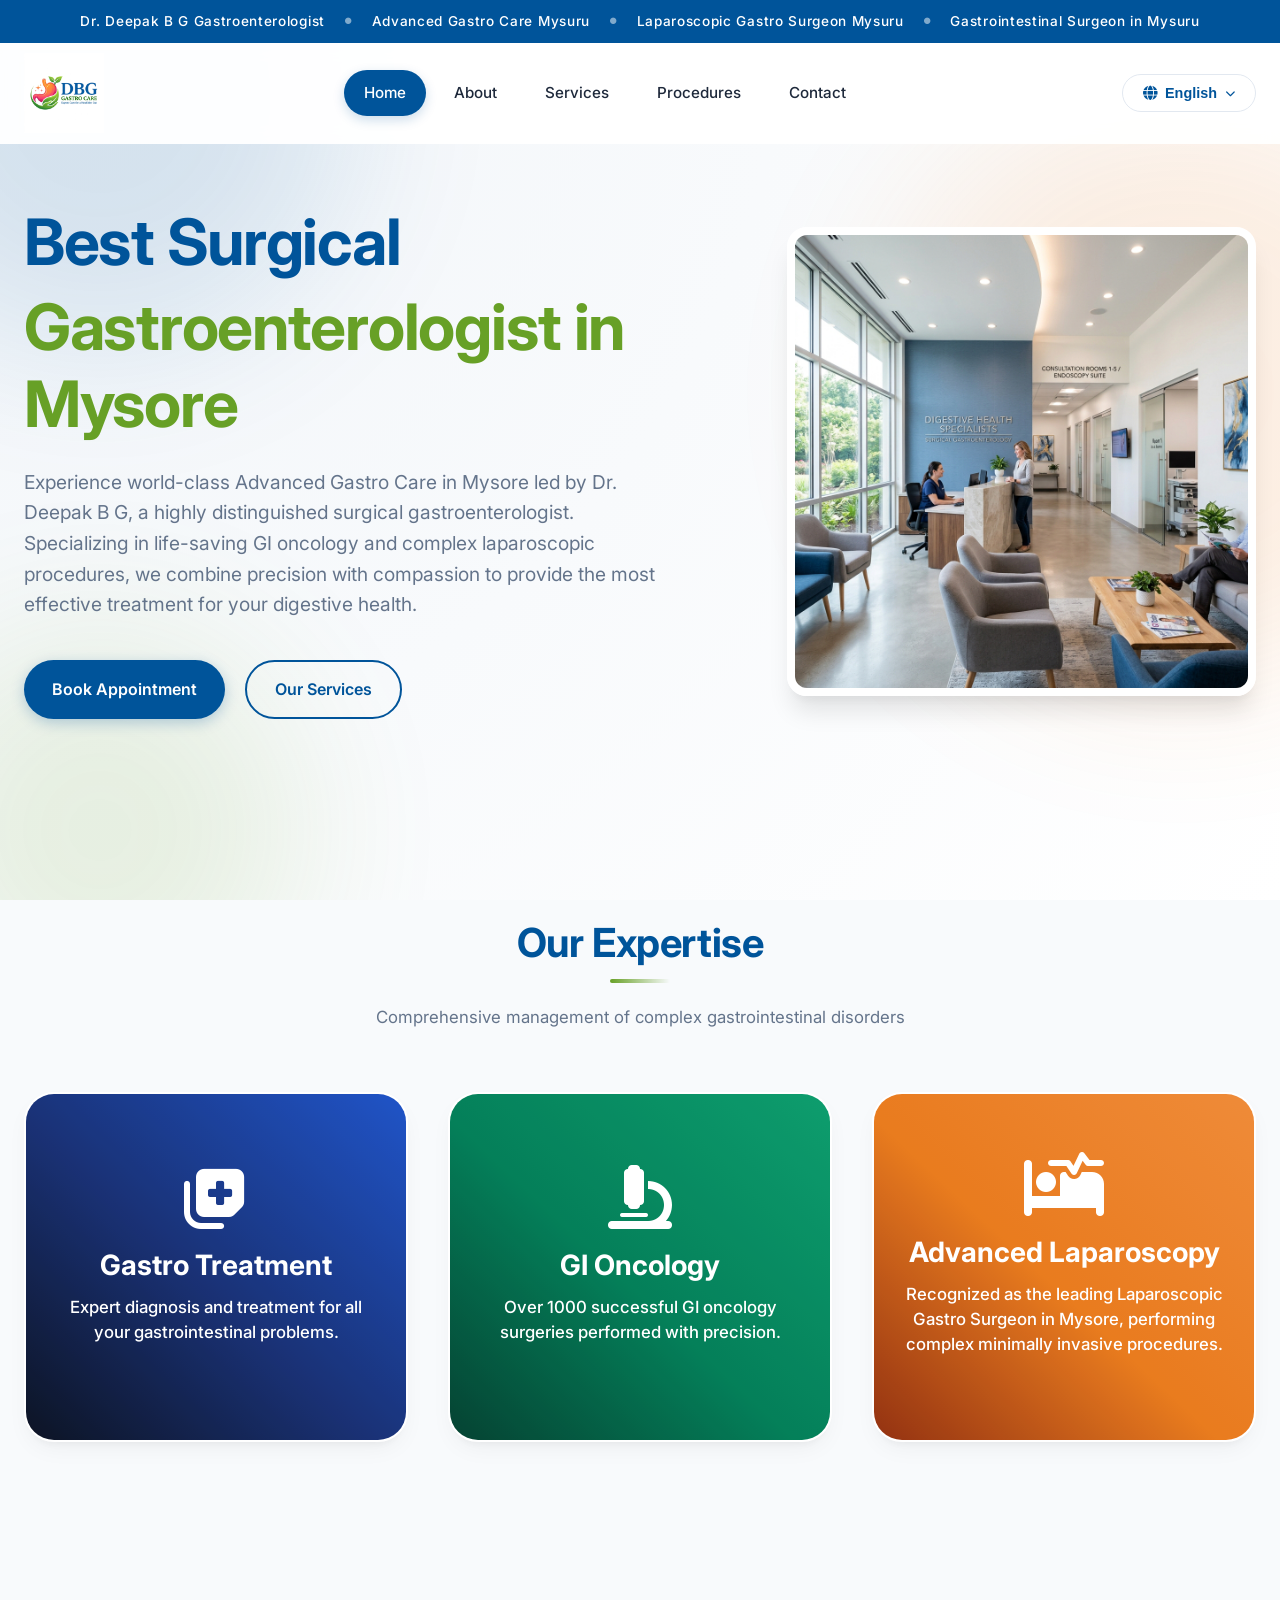
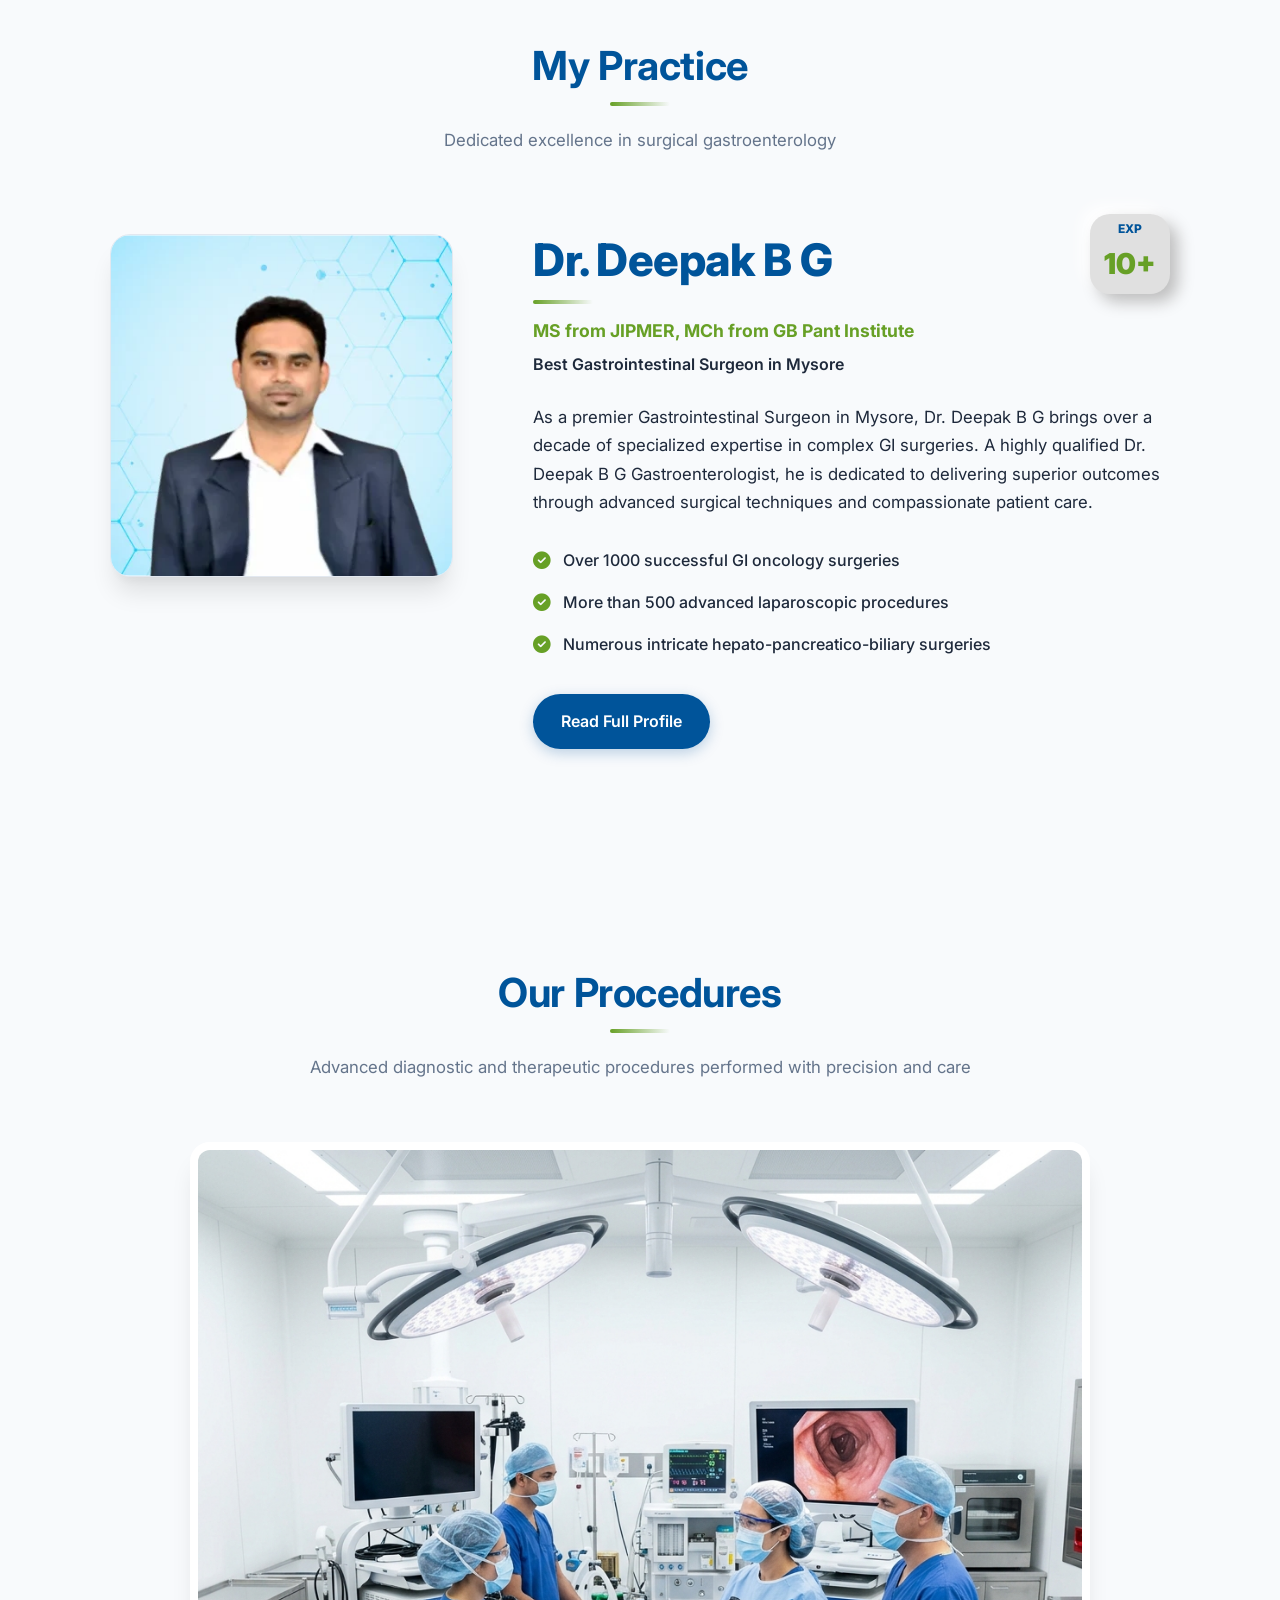
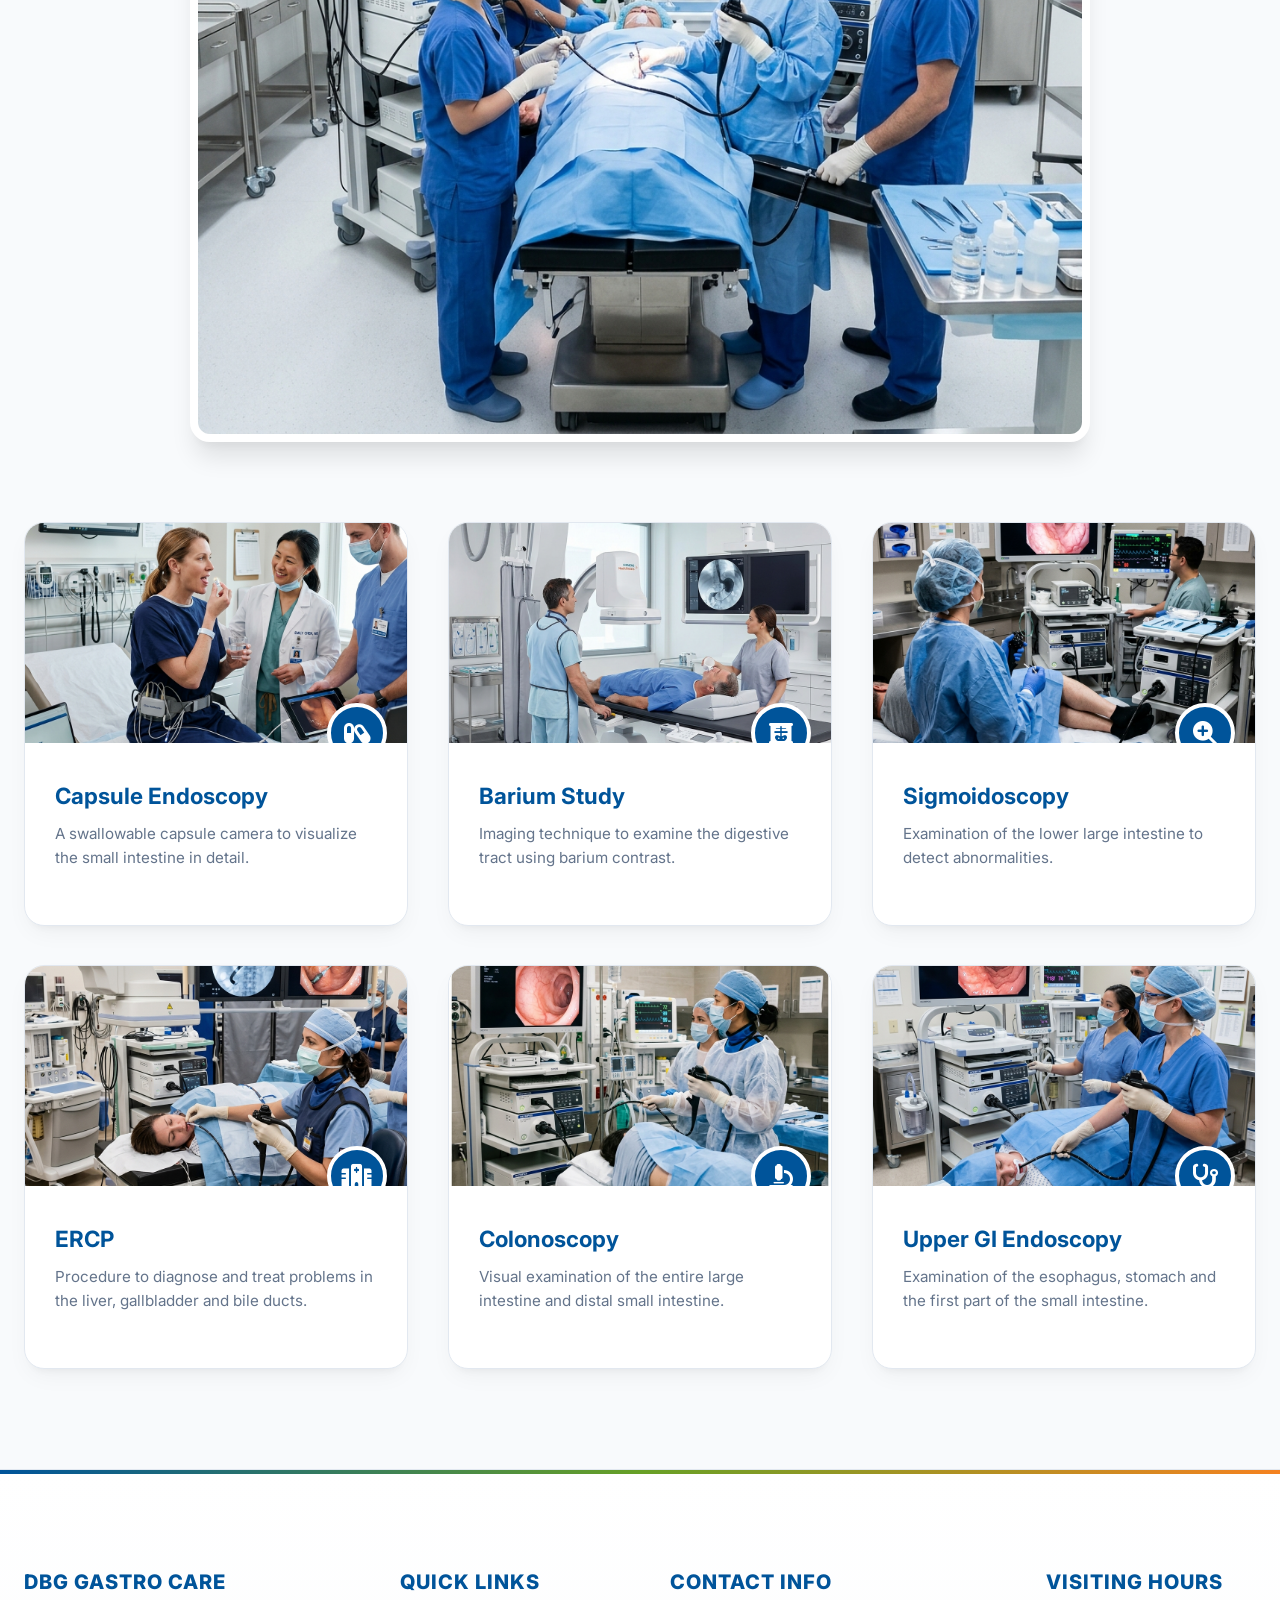
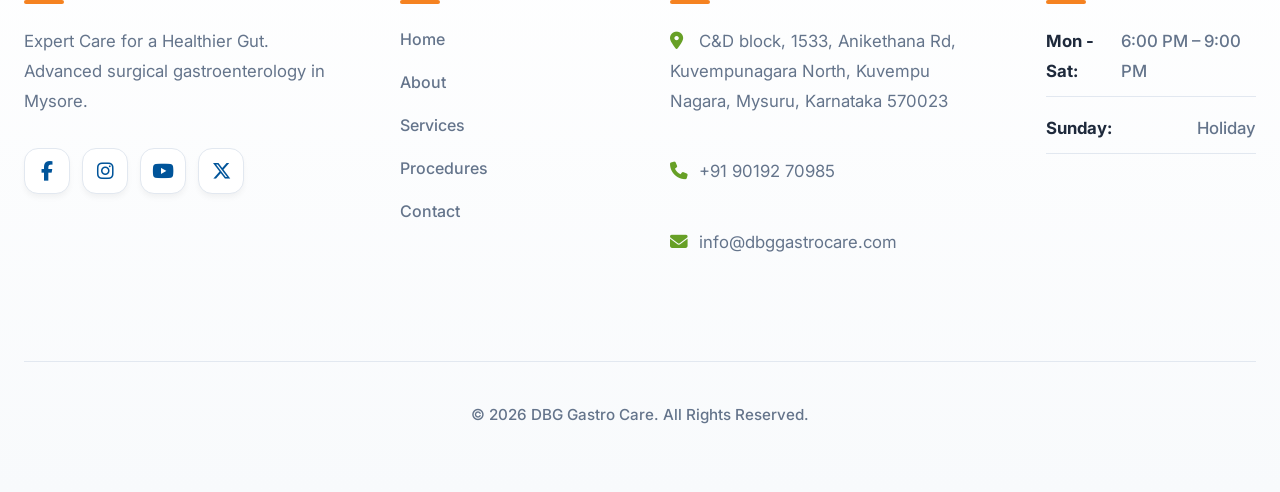
==== commit 9bf90259: "Enhance footer, doctor profile, and vision section with clean professional design" ====
--- a/index.html
+++ b/index.html
@@ -3,20 +3,33 @@
 <head>
     <meta charset="UTF-8">
     <meta name="viewport" content="width=device-width, initial-scale=1.0">
-    <title>DBG Gastro Care | Advanced Gastro Care in Mysore</title>
-    <meta name="description" content="Expert gastro care by Dr. Deepak B G, a distinguished surgical gastroenterologist based in Mysore. Over 1000 successful GI oncology surgeries.">
+    <title>DBG Gastro Care | Best Surgical Gastroenterologist in Mysore</title>
+    <meta name="description" content="Experience advanced gastro care by Dr. Deepak B G, the best surgical gastroenterologist in Mysore. Specializing in laparoscopic surgery and GI oncology with over 1000 successful procedures.">
+    <meta name="keywords" content="Best Surgical Gastroenterologist in Mysore, Advanced Gastro Care Mysore, Laparoscopic Gastro Surgeon Mysore, Gastrointestinal Surgeon in Mysore, Dr. Deepak B G Gastroenterologist">
     <link rel="stylesheet" href="style.css">
+    <link rel="icon" type="image/png" href="assets/logo.png">
     <link rel="stylesheet" href="https://cdnjs.cloudflare.com/ajax/libs/font-awesome/6.4.0/css/all.min.css">
 </head>
 <body>
 
     <!-- Innovative Background Decorations -->
     <div class="bg-decor">
-        <div class="decor-item decor-1"><i class="fas fa-plus-circle decor-cross"></i></div>
-        <div class="decor-item decor-2"><i class="fas fa-heartbeat"></i></div>
-        <div class="decor-item decor-3"><i class="fas fa-stethoscope decor-circle"></i></div>
-        <div class="decor-item decor-4"><i class="fas fa-dna"></i></div>
-        <div class="decor-item decor-5"><i class="fas fa-briefcase-medical decor-cross"></i></div>
+        <div class="decor-item decor-1"></div>
+        <div class="decor-item decor-2"></div>
+        <div class="decor-item decor-3"></div>
+    </div>
+
+    <!-- Top Bar -->
+    <div class="top-bar">
+        <div class="container top-bar-ticker">
+            <span data-key="top_kw_1">Dr. Deepak B G Gastroenterologist</span>
+            <i class="fas fa-circle"></i>
+            <span data-key="top_kw_2">Advanced Gastro Care Mysuru</span>
+            <i class="fas fa-circle"></i>
+            <span data-key="top_kw_3">Laparoscopic Gastro Surgeon Mysuru</span>
+            <i class="fas fa-circle"></i>
+            <span data-key="top_kw_4">Gastrointestinal Surgeon in Mysuru</span>
+        </div>
     </div>
 
     <!-- Header & Navigation -->
@@ -55,8 +68,8 @@
     <section class="hero">
         <div class="container hero-content">
             <div class="hero-text">
-                <h1 data-key="hero_title_1">Expert Care for a <span data-key="hero_title_2">Healthier Gut</span></h1>
-                <p data-key="hero_desc">Advanced Gastro Care by Dr. Deepak B G, a distinguished surgical gastroenterologist based in Mysore.</p>
+                <h1><span data-key="hero_title_1">Best Surgical</span> <span data-key="hero_title_2">Gastroenterologist in Mysore</span></h1>
+                <p data-key="hero_desc">Experience world-class Advanced Gastro Care in Mysore led by Dr. Deepak B G, a highly distinguished surgical gastroenterologist. Specializing in life-saving GI oncology and complex laparoscopic procedures, we combine precision with compassion to provide the most effective treatment for your digestive health.</p>
                 <div class="hero-buttons">
                     <a href="contact.html" class="btn btn-primary" data-key="btn_book_appt">Book Appointment</a>
                     <a href="services.html" class="btn btn-outline" data-key="btn_our_services">Our Services</a>
@@ -76,51 +89,76 @@
                 <p data-key="expertise_subtitle">Comprehensive management of complex gastrointestinal disorders</p>
             </div>
             <div class="highlight-grid">
-                <div class="highlight-card reveal reveal-up hover-lift">
-                    <div class="highlight-icon">
-                        <i class="fas fa-notes-medical"></i>
-                    </div>
-                    <h3 data-key="gastro_title">Gastro Treatment</h3>
-                    <p data-key="gastro_desc">Expert diagnosis and treatment for all your gastrointestinal problems.</p>
-                </div>
-                <div class="highlight-card reveal reveal-up hover-lift" style="transition-delay: 0.1s;">
-                    <div class="highlight-icon">
-                        <i class="fas fa-microscope"></i>
-                    </div>
-                    <h3 data-key="oncology_title">GI Oncology</h3>
-                    <p data-key="oncology_desc">Over 1000 successful GI oncology surgeries performed with precision.</p>
-                </div>
-                <div class="highlight-card reveal reveal-up hover-lift" style="transition-delay: 0.2s;">
-                    <div class="highlight-icon">
-                        <i class="fas fa-procedures"></i>
-                    </div>
-                    <h3 data-key="laparoscopy_title">Advanced Laparoscopy</h3>
-                    <p data-key="laparoscopy_desc">More than 500 advanced laparoscopic procedures for faster recovery.</p>
+                <!-- Gastro Treatment Card -->
+                <div class="exp-card gastro reveal reveal-up">
+                    <div class="bg-gradient"></div>
+                    <div class="content-center">
+                        <i class="fas fa-notes-medical main-icon"></i>
+                        <h3 data-key="gastro_title">Gastro Treatment</h3>
+                        <p data-key="gastro_desc">Expert diagnosis and treatment for all your gastrointestinal problems.</p>
+                    </div>
+                    <div class="exp-box exp-box1"><i class="fas fa-heartbeat"></i></div>
+                    <div class="exp-box exp-box2"><i class="fas fa-stethoscope"></i></div>
+                    <div class="exp-box exp-box3"><i class="fas fa-user-md"></i></div>
+                </div>
+
+                <!-- GI Oncology Card -->
+                <div class="exp-card oncology reveal reveal-up" style="transition-delay: 0.1s;">
+                    <div class="bg-gradient"></div>
+                    <div class="content-center">
+                        <i class="fas fa-microscope main-icon"></i>
+                        <h3 data-key="oncology_title">GI Oncology</h3>
+                        <p data-key="oncology_desc">Over 1000 successful GI oncology surgeries performed with precision.</p>
+                    </div>
+                    <div class="exp-box exp-box1"><i class="fas fa-dna"></i></div>
+                    <div class="exp-box exp-box2"><i class="fas fa-shield-virus"></i></div>
+                    <div class="exp-box exp-box3"><i class="fas fa-vial"></i></div>
+                </div>
+
+                <!-- Advanced Laparoscopy Card -->
+                <div class="exp-card laparoscopy reveal reveal-up" style="transition-delay: 0.2s;">
+                    <div class="bg-gradient"></div>
+                    <div class="content-center">
+                        <i class="fas fa-procedures main-icon"></i>
+                        <h3 data-key="laparoscopy_title">Advanced Laparoscopy</h3>
+                        <p data-key="laparoscopy_desc">Recognized as the leading Laparoscopic Gastro Surgeon in Mysore, performing complex minimally invasive procedures.</p>
+                    </div>
+                    <div class="exp-box exp-box1"><i class="fas fa-video"></i></div>
+                    <div class="exp-box exp-box2"><i class="fas fa-bolt"></i></div>
+                    <div class="exp-box exp-box3"><i class="fas fa-running"></i></div>
                 </div>
             </div>
         </div>
     </section>
 
-    <!-- Doctor Intro -->
+    <!-- My Practice (Doctor Intro) -->
     <section class="doctor-intro">
         <div class="container">
-            <div class="doctor-content">
-                <div class="doctor-img-wrap reveal reveal-left">
-                    <img src="assets/doctor.png" alt="Dr. Deepak B G">
-                </div>
-                <div class="doctor-details reveal reveal-right">
-                    <h2 data-key="doc_name">Dr. Deepak B G</h2>
-                    <p style="color: var(--primary-green); font-weight: bold; margin-bottom: 5px;" data-key="doc_degree">MS from JIPMER, MCh from GB Pant Institute</p>
-                    <p style="font-weight: bold; margin-bottom: 15px;" data-key="doc_specialty">A surgical gastroenterologist</p>
-                    <p data-key="doc_desc_1">Dr. Deepak B, a distinguished surgical gastroenterologist based in Mysore, boasts a decade of valuable experience in the field. His educational background includes an MS in Surgery from the prestigious JIPMER and an MCh in Surgical Gastroenterology from the renowned GB Pant Institute in Delhi.</p>
-                    <ul style="margin-top: 15px; margin-bottom: 20px; list-style-type: none;">
-                        <li><i class="fas fa-check-circle" style="color: var(--primary-green); margin-right: 8px;"></i> <span data-key="doc_bullet_1">Over 1000 successful GI oncology surgeries</span></li>
-                        <li><i class="fas fa-check-circle" style="color: var(--primary-green); margin-right: 8px;"></i> <span data-key="doc_bullet_2">More than 500 advanced laparoscopic procedures</span></li>
-                        <li><i class="fas fa-check-circle" style="color: var(--primary-green); margin-right: 8px;"></i> <span data-key="doc_bullet_3">Numerous intricate hepato-pancreatico-biliary surgeries</span></li>
-                        <li><i class="fas fa-check-circle" style="color: var(--primary-green); margin-right: 8px;"></i> <span data-key="doc_bullet_4">Challenging redo and revision surgeries</span></li>
-                        <li><i class="fas fa-check-circle" style="color: var(--primary-green); margin-right: 8px;"></i> <span data-key="doc_bullet_5">Comprehensive management of complex gastrointestinal disorders</span></li>
-                    </ul>
-                    <a href="about.html" class="btn btn-outline" data-key="btn_read_profile">Read Full Profile</a>
+            <div class="section-header">
+                <h2 data-key="practice_title">My Practice</h2>
+                <p data-key="practice_subtitle">Dedicated excellence in surgical gastroenterology</p>
+            </div>
+            <div class="doctor-card-wrapper reveal reveal-up">
+                <div class="doctor-content">
+                    <div class="doctor-img-wrap">
+                        <img src="assets/doctor.png" alt="Dr. Deepak B G">
+                    </div>
+                    <div class="doctor-details">
+                        <div class="date-box neumorphic-badge">
+                            <span class="month" data-key="exp_label">EXP</span>
+                            <span class="date" data-key="exp_years">10+</span>
+                        </div>
+                        <h2 data-key="doc_name">Dr. Deepak B G</h2>
+                        <span class="degree" data-key="doc_degree">MS from JIPMER, MCh from GB Pant Institute</span>
+                        <span class="specialty" data-key="doc_specialty">Best Gastrointestinal Surgeon in Mysore</span>
+                        <p data-key="doc_desc_1">As a premier Gastrointestinal Surgeon in Mysore, Dr. Deepak B G brings over a decade of specialized expertise in complex GI surgeries. A highly qualified Dr. Deepak B G Gastroenterologist, he is dedicated to delivering superior outcomes through advanced surgical techniques and compassionate patient care.</p>
+                        <ul class="doctor-bullets">
+                            <li><i class="fas fa-check-circle"></i> <span data-key="doc_bullet_1">Over 1000 successful GI oncology surgeries</span></li>
+                            <li><i class="fas fa-check-circle"></i> <span data-key="doc_bullet_2">More than 500 advanced laparoscopic procedures</span></li>
+                            <li><i class="fas fa-check-circle"></i> <span data-key="doc_bullet_3">Numerous intricate hepato-pancreatico-biliary surgeries</span></li>
+                        </ul>
+                        <a href="about.html" class="btn btn-primary" data-key="btn_read_profile">Read Full Profile</a>
+                    </div>
                 </div>
             </div>
         </div>
@@ -133,6 +171,12 @@
                 <h2 data-key="proc_title">Our Procedures</h2>
                 <p data-key="proc_subtitle">Advanced diagnostic and therapeutic procedures performed with precision and care</p>
             </div>
+            
+            <!-- Featured Procedure Image -->
+            <div class="procedures-banner reveal reveal-up">
+                <img src="assets/procedures-main.png" alt="Advanced Medical Procedures">
+            </div>
+
             <div class="procedures-grid">
 
                 <div class="procedure-card reveal reveal-up hover-lift" onclick="window.location.href='procedures.html'" style="cursor: pointer;">
@@ -225,9 +269,10 @@
                     <h3 data-key="footer_clinic_name">DBG Gastro Care</h3>
                     <p data-key="footer_clinic_desc">Expert Care for a Healthier Gut. Advanced surgical gastroenterology in Mysore.</p>
                     <div class="social-links">
-                        <a href="#" class="social-icon"><i class="fab fa-facebook-f"></i></a>
-                        <a href="#" class="social-icon"><i class="fab fa-twitter"></i></a>
-                        <a href="#" class="social-icon"><i class="fab fa-youtube"></i></a>
+                        <a href="#" class="social-icon facebook"><i class="fab fa-facebook-f"></i></a>
+                        <a href="#" class="social-icon instagram"><i class="fab fa-instagram"></i></a>
+                        <a href="#" class="social-icon youtube"><i class="fab fa-youtube"></i></a>
+                        <a href="#" class="social-icon twitter"><i class="fab fa-x-twitter"></i></a>
                     </div>
                 </div>
                 <div class="footer-col">
--- a/style.css
+++ b/style.css
@@ -1,34 +1,58 @@
 @import url('https://fonts.googleapis.com/css2?family=Inter:wght@300;400;500;600;700&display=swap');
 
 :root {
-    --primary-blue: #00549A;
-    --primary-green: #67A026;
-    --dark-green: #008751;
-    --accent-red: #E11C54;
-    --accent-orange: #F58220;
-    --accent-yellow: #FDB813;
-    --text-dark: #333333;
-    --text-light: #666666;
-    --bg-light: #f8f9fa;
-    --white: #ffffff;
-    --gradient-stomach: linear-gradient(135deg, #FDB813 0%, #F58220 30%, #E11C54 70%, #90278E 100%);
-    --shadow-sm: 0 2px 4px rgba(0,0,0,0.05);
-    --shadow-md: 0 4px 12px rgba(0,0,0,0.1);
-    --shadow-lg: 0 10px 24px rgba(0,0,0,0.1);
-    --transition: all 0.3s ease;
+    --primary: #00549A;
+    --primary-soft: rgba(0, 84, 154, 0.1);
+    --secondary: #67A026;
+    --accent: #F58220;
+    --text-main: #1E293B;
+    --text-muted: #64748B;
+    --bg-page: #F8FAFC;
+    --bg-card: #FFFFFF;
+    --border: #E2E8F0;
+    --white: #FFFFFF;
+    --shadow-sm: 0 1px 3px rgba(0,0,0,0.1);
+    --shadow-md: 0 10px 25px -5px rgba(0,0,0,0.05), 0 8px 10px -6px rgba(0,0,0,0.05);
+    --shadow-lg: 0 20px 25px -5px rgba(0,0,0,0.1), 0 10px 10px -5px rgba(0,0,0,0.04);
+    --transition: all 0.4s cubic-bezier(0.4, 0, 0.2, 1);
+    --radius-md: 12px;
+    --radius-lg: 20px;
+    --radius-full: 9999px;
 }
 
 * {
     margin: 0;
     padding: 0;
     box-sizing: border-box;
+    -webkit-font-smoothing: antialiased;
+    -moz-osx-font-smoothing: grayscale;
+}
+
+html {
+    scroll-behavior: smooth;
 }
 
 body {
-    font-family: 'Inter', sans-serif;
-    color: var(--text-dark);
-    line-height: 1.6;
-    background-color: var(--bg-light);
+    font-family: 'Inter', system-ui, -apple-system, sans-serif;
+    color: var(--text-main);
+    line-height: 1.7;
+    background-color: var(--bg-page);
+    overflow-x: hidden;
+}
+
+/* Custom Scrollbar */
+::-webkit-scrollbar {
+    width: 10px;
+}
+::-webkit-scrollbar-track {
+    background: var(--bg-page);
+}
+::-webkit-scrollbar-thumb {
+    background: #CBD5E1;
+    border-radius: 5px;
+}
+::-webkit-scrollbar-thumb:hover {
+    background: #94A3B8;
 }
 
 a {
@@ -44,31 +68,34 @@
 img {
     max-width: 100%;
     height: auto;
+    display: block;
 }
 
 /* Container */
 .container {
-    max-width: 1200px;
+    max-width: 1280px;
     margin: 0 auto;
-    padding: 0 20px;
+    padding: 0 24px;
 }
 
 /* Typography */
 h1, h2, h3, h4, h5, h6 {
-    color: var(--primary-blue);
+    color: var(--primary);
     font-weight: 700;
-    margin-bottom: 1rem;
+    line-height: 1.2;
+    margin-bottom: 1.25rem;
 }
 
 h1 {
-    font-size: 2.5rem;
-    line-height: 1.2;
+    font-size: clamp(2.5rem, 5vw, 4rem);
+    letter-spacing: -0.02em;
 }
 
 h2 {
-    font-size: 2rem;
+    font-size: clamp(2rem, 4vw, 2.5rem);
     position: relative;
-    padding-bottom: 10px;
+    padding-bottom: 16px;
+    letter-spacing: -0.01em;
 }
 
 h2::after {
@@ -76,133 +103,171 @@
     position: absolute;
     bottom: 0;
     left: 0;
-    width: 50px;
-    height: 3px;
-    background-color: var(--primary-green);
+    width: 60px;
+    height: 4px;
+    background: linear-gradient(90deg, var(--secondary), transparent);
+    border-radius: var(--radius-full);
 }
 
 p {
-    margin-bottom: 1rem;
-    color: var(--text-light);
+    margin-bottom: 1.5rem;
+    color: var(--text-muted);
+    font-size: 1.05rem;
 }
 
 /* Buttons */
 .btn {
-    display: inline-block;
-    padding: 12px 24px;
-    border-radius: 30px;
+    display: inline-flex;
+    align-items: center;
+    justify-content: center;
+    padding: 14px 28px;
+    border-radius: var(--radius-full);
     font-weight: 600;
-    text-align: center;
+    font-size: 1rem;
     cursor: pointer;
     border: none;
     transition: var(--transition);
+    gap: 8px;
 }
 
 .btn-primary {
-    background: var(--gradient-stomach);
+    background: var(--primary);
     color: var(--white);
-    box-shadow: var(--shadow-md);
-    border: none;
+    box-shadow: 0 4px 14px rgba(0, 84, 154, 0.25);
 }
 
 .btn-primary:hover {
+    background: #00447a;
     transform: translateY(-2px);
-    box-shadow: var(--shadow-lg);
+    box-shadow: 0 6px 20px rgba(0, 84, 154, 0.35);
 }
 
 .btn-outline {
     background: transparent;
-    color: var(--primary-blue);
-    border: 2px solid var(--primary-blue);
+    color: var(--primary);
+    border: 2px solid var(--primary);
 }
 
 .btn-outline:hover {
-    background: var(--primary-blue);
+    background: var(--primary);
     color: var(--white);
+    transform: translateY(-2px);
+}
+
+/* Top Bar */
+.top-bar {
+    background: var(--primary);
+    color: var(--white);
+    padding: 10px 0;
+    font-size: 0.85rem;
+    font-weight: 500;
+    letter-spacing: 0.05em;
+    position: relative;
+    z-index: 1001;
+}
+
+.top-bar-ticker {
+    display: flex;
+    justify-content: center;
+    align-items: center;
+    gap: 20px;
+    white-space: nowrap;
+}
+
+.top-bar-ticker span {
+    display: flex;
+    align-items: center;
+}
+
+.top-bar-ticker i {
+    font-size: 0.4rem;
+    opacity: 0.5;
+}
+
+@media (max-width: 768px) {
+    .top-bar-ticker {
+        flex-wrap: wrap;
+        justify-content: center;
+        gap: 10px;
+        font-size: 0.75rem;
+    }
+    .top-bar-ticker i {
+        display: none;
+    }
 }
 
 /* Header & Navigation */
 header {
-    background-color: var(--white);
-    box-shadow: var(--shadow-sm);
+    background-color: rgba(255, 255, 255, 0.95);
+    backdrop-filter: blur(8px);
+    -webkit-backdrop-filter: blur(8px);
     position: sticky;
     top: 0;
     z-index: 1000;
+    transition: var(--transition);
+    border-bottom: 1px solid transparent;
+}
+
+header.scrolled {
+    padding: 10px 0;
+    background-color: rgba(255, 255, 255, 0.85);
+    border-bottom: 1px solid var(--border);
+    box-shadow: var(--shadow-sm);
 }
 
 .navbar {
     display: flex;
     justify-content: space-between;
     align-items: center;
-    height: 120px;
+    height: 100px;
+    transition: var(--transition);
+}
+
+header.scrolled .navbar {
+    height: 70px;
 }
 
 .logo {
     display: flex;
     align-items: center;
-    gap: 15px;
-    text-decoration: none;
+    transition: var(--transition);
 }
 
 .logo img {
-    height: 100px;
+    height: 80px;
     width: auto;
     object-fit: contain;
-}
-
-.logo-text {
-    display: flex;
-    flex-direction: column;
-    justify-content: center;
-}
-
-.logo-title {
-    font-family: Georgia, serif;
-    font-size: 2.2rem;
-    font-weight: 700;
-    color: var(--primary-blue);
-    line-height: 1;
-    letter-spacing: 1px;
-}
-
-.logo-subtitle {
-    font-family: Georgia, serif;
-    font-size: 1.1rem;
-    color: var(--primary-green);
-    font-weight: 700;
-    line-height: 1.2;
-    letter-spacing: 0.5px;
-}
-
-.logo-tagline {
-    font-family: 'Inter', sans-serif;
-    font-size: 0.8rem;
-    color: #0077C0;
-    margin-top: 2px;
+    transition: var(--transition);
+}
+
+header.scrolled .logo img {
+    height: 50px;
 }
 
 .nav-links {
     display: flex;
-    gap: 30px;
+    gap: 8px;
+    align-items: center;
 }
 
 .nav-links a {
-    font-weight: 600;
-    color: var(--text-dark);
-    padding: 10px 22px;
-    border-radius: 50px;
+    font-weight: 500;
+    color: var(--text-main);
+    padding: 10px 20px;
+    border-radius: var(--radius-full);
+    font-size: 0.95rem;
     transition: var(--transition);
 }
 
 .nav-links a:hover {
-    color: var(--primary-blue);
-    background: rgba(0, 84, 154, 0.05);
+    color: var(--primary);
+    background: var(--primary-soft);
 }
 
 .nav-links a.active {
-    background: linear-gradient(135deg, var(--primary-blue) 0%, #0077C0 100%);
+    background: var(--primary);
     color: var(--white) !important;
-    box-shadow: 0 4px 15px rgba(0, 84, 154, 0.3);
+    box-shadow: 0 4px 12px rgba(0, 84, 154, 0.2);
 }
 
 .mobile-menu-btn {
@@ -216,72 +281,66 @@
 .lang-dropdown {
     position: relative;
     display: inline-block;
-    margin-left: 12px;
+    margin-left: 16px;
 }
 
 .lang-dropbtn {
     background-color: transparent;
-    color: var(--primary-blue);
-    padding: 8px 16px;
+    color: var(--primary);
+    padding: 10px 20px;
     font-size: 0.9rem;
     font-weight: 600;
-    border: 1.5px solid var(--primary-blue);
-    border-radius: 30px;
+    border: 1.5px solid var(--border);
+    border-radius: var(--radius-full);
     cursor: pointer;
     display: flex;
     align-items: center;
-    gap: 6px;
-    transition: var(--transition);
-    font-family: 'Inter', sans-serif;
+    gap: 8px;
+    transition: var(--transition);
 }
 
 .lang-dropbtn:hover {
-    background-color: var(--primary-blue);
-    color: var(--white);
+    border-color: var(--primary);
+    background-color: var(--primary-soft);
 }
 
 .lang-dropdown-content {
     display: none;
     position: absolute;
     right: 0;
-    background-color: #ffffff;
-    min-width: 140px;
-    box-shadow: 0px 8px 24px rgba(0,0,0,0.12);
-    border-radius: 12px;
+    background-color: var(--white);
+    min-width: 160px;
+    box-shadow: var(--shadow-lg);
+    border-radius: var(--radius-md);
     z-index: 1000;
     overflow: hidden;
-    margin-top: 8px;
-    border: 1px solid rgba(0,84,154,0.1);
+    margin-top: 12px;
+    border: 1px solid var(--border);
+    transform-origin: top right;
 }
 
 .lang-dropdown-content.show {
     display: block;
-    animation: fadeIn 0.2s ease-in-out;
+    animation: scaleIn 0.2s ease-out;
+}
+
+@keyframes scaleIn {
+    from { opacity: 0; transform: scale(0.95) translateY(-10px); }
+    to { opacity: 1; transform: scale(1) translateY(0); }
 }
 
 .lang-dropdown-content a {
-    color: var(--text-dark);
+    color: var(--text-main);
     padding: 12px 16px;
-    text-decoration: none;
     display: block;
     font-size: 0.9rem;
     font-weight: 500;
-    transition: background-color 0.2s;
+    transition: var(--transition);
 }
 
 .lang-dropdown-content a:hover {
-    background-color: rgba(0, 84, 154, 0.05);
-    color: var(--primary-blue);
-}
-
-.lang-dropdown:hover .lang-dropdown-content {
-    display: block;
-    animation: fadeIn 0.2s ease-in-out;
-}
-
-@keyframes fadeIn {
-    from { opacity: 0; transform: translateY(-10px); }
-    to { opacity: 1; transform: translateY(0); }
+    background-color: var(--primary-soft);
+    color: var(--primary);
 }
 
 @media (max-width: 992px) {
@@ -302,63 +361,67 @@
 
 /* Hero Section */
 .hero {
-    background: transparent; /* Remove solid background */
-    padding: 0 0 80px;
-    overflow: hidden;
+    padding: 60px 0 100px;
+    position: relative;
 }
 
 .hero-content {
     display: grid;
-    grid-template-columns: 1fr 1fr;
-    gap: 50px;
-    align-items: center; /* Keep image centered vertically */
+    grid-template-columns: 1.2fr 0.8fr;
+    gap: 60px;
+    align-items: center;
 }
 
 .hero-text {
-    align-self: flex-start; /* Move only the text to the top */
-    padding-top: 20px; /* Optional slight breathing room */
+    max-width: 650px;
 }
 
 .hero-text h1 {
-    font-size: 4rem;
-    color: var(--primary-blue);
-    margin-top: 0; /* Ensure no top margin */
-    margin-bottom: 20px;
-}
-
-.hero-text h1 span {
-    color: var(--primary-green);
+    margin-bottom: 24px;
+    color: var(--primary);
+}
+
+.hero-text h1 span:last-child {
+    color: var(--secondary);
+    display: block;
+    margin-top: 8px;
 }
 
 .hero-text p {
-    font-size: 1.1rem;
-    margin-bottom: 30px;
-    max-width: 500px;
+    font-size: 1.2rem;
+    margin-bottom: 40px;
+    line-height: 1.6;
 }
 
 .hero-buttons {
     display: flex;
-    gap: 15px;
+    gap: 20px;
 }
 
 .hero-image {
     position: relative;
-    text-align: center;
-    margin-top: 40px; /* Added gap between image and header line */
-    border-radius: 20px;
+    border-radius: var(--radius-lg);
     overflow: hidden;
     box-shadow: var(--shadow-lg);
+    border: 8px solid var(--white);
+    transform: rotate(2deg);
+}
+
+.hero-image img {
+    width: 100%;
+    height: auto;
+    object-fit: cover;
 }
 
 /* Highlights Section */
 .highlights {
-    padding: 80px 0;
-    background-color: transparent;
+    padding: 100px 0;
 }
 
 .section-header {
     text-align: center;
-    margin-bottom: 50px;
+    max-width: 700px;
+    margin: 0 auto 60px;
 }
 
 .section-header h2::after {
@@ -368,257 +431,414 @@
 
 .highlight-grid {
     display: grid;
-    grid-template-columns: repeat(auto-fit, minmax(300px, 1fr));
-    gap: 30px;
+    grid-template-columns: repeat(auto-fit, minmax(320px, 1fr));
+    gap: 32px;
 }
 
 .highlight-card {
-    background: var(--white);
-    padding: 30px;
-    border-radius: 15px;
+    background: var(--bg-card);
+    padding: 48px 32px;
+    border-radius: var(--radius-lg);
     box-shadow: var(--shadow-md);
     transition: var(--transition);
     text-align: center;
-    border-bottom: 4px solid transparent;
+    border: 1px solid var(--border);
+    position: relative;
+    overflow: hidden;
+}
+
+.highlight-card::before {
+    content: '';
+    position: absolute;
+    top: 0;
+    left: 0;
+    width: 100%;
+    height: 4px;
+    background: var(--primary);
+    transform: scaleX(0);
+    transition: var(--transition);
 }
 
 .highlight-card:hover {
     transform: translateY(-10px);
     box-shadow: var(--shadow-lg);
-    border-bottom-color: var(--primary-green);
+    border-color: var(--primary-soft);
+}
+
+.highlight-card:hover::before {
+    transform: scaleX(1);
 }
 
 .highlight-icon {
-    font-size: 2.5rem;
-    color: var(--accent-orange);
-    margin-bottom: 20px;
-}
-
-/* Doctor Section */
+    font-size: 3rem;
+    color: var(--accent);
+    margin-bottom: 24px;
+    display: inline-flex;
+    align-items: center;
+    justify-content: center;
+    width: 80px;
+    height: 80px;
+    background: rgba(245, 130, 32, 0.1);
+    border-radius: var(--radius-md);
+}
+
+/* Doctor Section - Clean Professional Style */
 .doctor-intro {
-    padding: 10px 0 60px;
-    background-color: transparent;
+    padding: 100px 0;
+    background: var(--bg-page);
+}
+
+.doctor-card-wrapper {
+    max-width: 1100px;
+    margin: 0 auto;
+    padding: 20px;
 }
 
 .doctor-content {
     display: grid;
-    grid-template-columns: 1fr 2fr;
-    gap: 50px;
+    grid-template-columns: 0.7fr 1.3fr;
+    gap: 80px;
     align-items: flex-start;
+    transition: var(--transition);
+}
+
+.doctor-img-wrap {
+    border-radius: var(--radius-lg);
+    overflow: hidden;
+    padding: 0;
     background: var(--white);
-    padding: 40px;
-    border-radius: 20px;
-    box-shadow: var(--shadow-md);
-}
-
-.doctor-img-wrap {
-    border-radius: 50%;
-    overflow: hidden;
-    border: 5px solid var(--white);
-    background: linear-gradient(135deg, var(--primary-blue), #60a5fa);
-    padding: 4px;
-    width: 280px;
-    height: 280px;
-    margin: 0 auto;
+    max-width: 420px;
+    margin: 0;
     box-shadow: var(--shadow-lg);
+    border: 1px solid var(--border);
 }
 
 .doctor-img-wrap img {
     width: 100%;
-    height: 100%;
-    object-fit: cover;
-    border-radius: 50%;
+    height: auto;
+    display: block;
+    transition: var(--transition);
+}
+
+.doctor-img-wrap:hover img {
+    transform: scale(1.05);
+}
+
+.doctor-details {
+    position: relative;
+}
+
+.doctor-details h2 {
+    font-size: 2.8rem;
+    margin-bottom: 12px;
+    color: var(--primary);
+    font-weight: 800;
+}
+
+.doctor-details .degree {
+    display: block;
+    color: var(--secondary);
+    font-weight: 700;
+    margin-bottom: 5px;
+    font-size: 1.1rem;
+}
+
+.doctor-details .specialty {
+    display: block;
+    font-weight: 600;
+    color: var(--text-main);
+    margin-bottom: 25px;
+}
+
+.doctor-details p {
+    font-size: 1.05rem;
+    line-height: 1.7;
+    color: var(--text-main);
+    margin-bottom: 30px;
+}
+
+.doctor-bullets {
+    list-style: none;
+    margin-bottom: 35px;
+    padding: 0;
+}
+
+.doctor-bullets li {
+    margin-bottom: 15px;
+    display: flex;
+    align-items: center;
+    gap: 12px;
+    color: var(--text-main);
+    font-weight: 500;
+}
+
+.doctor-bullets i {
+    color: var(--secondary);
+    font-size: 1.2rem;
+}
+
+.neumorphic-badge {
+    position: absolute;
+    top: -20px;
+    right: 0;
+    width: 80px;
+    height: 80px;
+    background: #e0e0e0;
+    border-radius: 20px;
+    display: flex;
+    flex-direction: column;
+    justify-content: center;
+    align-items: center;
+    box-shadow: 8px 8px 16px #bebebe,
+               -8px -8px 16px #ffffff;
+}
+
+.neumorphic-badge .month {
+    color: var(--primary);
+    font-size: 0.75rem;
+    font-weight: 800;
+}
+
+.neumorphic-badge .date {
+    color: var(--secondary);
+    font-size: 1.8rem;
+    font-weight: 900;
+}
+
+@media (max-width: 992px) {
+    .doctor-content.neumorphic-card {
+        grid-template-columns: 1fr;
+        padding: 40px;
+    }
+    .neumorphic-badge {
+        top: 20px;
+        right: 20px;
+    }
+}
+
+.doctor-details ul li i {
+    color: var(--secondary);
+    font-size: 1.1rem;
 }
 
 .stats-grid {
     display: grid;
     grid-template-columns: repeat(2, 1fr);
-    gap: 20px;
-    margin-top: 30px;
+    gap: 24px;
+    margin-top: 40px;
 }
 
 .stat-item {
-    background: var(--bg-light);
-    padding: 15px;
-    border-radius: 10px;
-    border-left: 4px solid var(--primary-green);
+    background: var(--bg-page);
+    padding: 24px;
+    border-radius: var(--radius-md);
+    border-top: 4px solid var(--secondary);
+    text-align: center;
 }
 
 .stat-number {
-    font-size: 1.5rem;
-    font-weight: 700;
-    color: var(--primary-blue);
-}
-
-/* Footer */
+    font-size: 2rem;
+    font-weight: 800;
+    color: var(--primary);
+    display: block;
+    margin-bottom: 4px;
+}
+
+.stat-label {
+    font-size: 0.9rem;
+    font-weight: 600;
+    color: var(--text-muted);
+    text-transform: uppercase;
+    letter-spacing: 0.05em;
+}
+
+/* Footer - Premium Light Theme */
 footer {
-    background-color: var(--primary-blue);
-    color: var(--white);
-    padding: 60px 0 20px;
+    background: linear-gradient(180deg, #FFFFFF 0%, #F8FAFC 100%);
+    color: var(--text-main);
+    padding: 100px 0 40px;
+    position: relative;
+    overflow: hidden;
+    border-top: 1px solid var(--border);
+}
+
+footer::before {
+    content: '';
+    position: absolute;
+    top: 0;
+    left: 0;
+    width: 100%;
+    height: 4px;
+    background: linear-gradient(90deg, var(--primary), var(--secondary), var(--accent));
 }
 
 .footer-content {
     display: grid;
-    grid-template-columns: repeat(4, 1fr);
-    gap: 40px;
-    margin-bottom: 40px;
-    align-items: flex-start;
+    grid-template-columns: 1.5fr 1fr 1.5fr 1fr;
+    gap: 60px;
+    margin-bottom: 80px;
 }
 
 .footer-col h3 {
-    color: var(--white);
-    margin-bottom: 20px;
-    font-size: 1.2rem;
+    color: var(--primary);
+    margin-bottom: 32px;
+    font-size: 1.25rem;
+    font-weight: 800;
+    position: relative;
+    text-transform: uppercase;
+    letter-spacing: 0.05em;
 }
 
 .footer-col h3::after {
-    background-color: var(--accent-orange);
-    width: 30px;
-}
-
-.footer-col p, .footer-col a {
-    color: #f8f9fa;
-}
-
-.footer-col a:hover {
-    color: var(--white);
+    content: '';
+    position: absolute;
+    bottom: -10px;
+    left: 0;
+    width: 40px;
+    height: 4px;
+    background: var(--accent);
+    border-radius: var(--radius-full);
+}
+
+.footer-col p {
+    color: var(--text-muted);
+    line-height: 1.8;
 }
 
 .footer-links {
     display: flex;
     flex-direction: column;
+    gap: 16px;
+}
+
+.footer-links a {
+    color: var(--text-muted);
+    transition: var(--transition);
+    display: inline-flex;
+    align-items: center;
     gap: 10px;
+    font-weight: 500;
+}
+
+.footer-links a i {
+    font-size: 0.8rem;
+    color: var(--primary);
+    transition: var(--transition);
+}
+
+.footer-links a:hover {
+    color: var(--primary);
+    transform: translateX(8px);
+}
+
+.footer-links a:hover i {
+    transform: scale(1.2);
 }
 
 .social-links {
     display: flex;
-    gap: 15px;
-    margin-top: 25px;
+    gap: 12px;
+    margin-top: 32px;
 }
 
 .social-icon {
-    width: 45px;
-    height: 45px;
-    background-color: var(--accent-orange); /* Fully orange circle by default */
-    color: var(--white); /* White icons for constant visibility */
-    border-radius: 50%;
+    width: 46px;
+    height: 46px;
+    background: var(--white);
+    color: var(--primary);
+    border-radius: 14px;
     display: flex;
     align-items: center;
     justify-content: center;
     font-size: 1.2rem;
     transition: var(--transition);
-    box-shadow: 0 4px 8px rgba(0,0,0,0.2);
+    border: 1px solid var(--border);
+    box-shadow: 0 4px 6px -1px rgba(0, 0, 0, 0.05);
 }
 
 .social-icon:hover {
-    background-color: #00D1FF; /* Highlight in light blue on hover */
+    transform: translateY(-5px) rotate(8deg);
     color: var(--white);
-    transform: translateY(-5px);
-}
+    box-shadow: 0 10px 15px -3px rgba(0, 0, 0, 0.1);
+}
+
+/* Brand Colors on Hover */
+.social-icon.facebook:hover { background: #1877F2; border-color: #1877F2; }
+.social-icon.instagram:hover { background: linear-gradient(45deg, #f09433 0%, #e6683c 25%, #dc2743 50%, #cc2366 75%, #bc1888 100%); border-color: #bc1888; }
+.social-icon.youtube:hover { background: #FF0000; border-color: #FF0000; }
+.social-icon.twitter:hover { background: #000000; border-color: #000000; }
 
 .visiting-hours p {
     display: flex;
-    justify-content: flex-start;
-    align-items: baseline;
-    flex-wrap: nowrap;
-    margin-bottom: 12px;
-    color: #f8f9fa;
-    border-bottom: 1px solid rgba(255,255,255,0.1);
-    padding-bottom: 5px;
+    justify-content: space-between;
+    margin-bottom: 16px;
+    color: var(--text-muted);
+    border-bottom: 1px solid var(--border);
+    padding-bottom: 10px;
+    font-weight: 500;
 }
 
 .visiting-hours p span:first-child {
-    color: var(--white);
-    font-weight: 600;
-    width: 90px;
-    display: inline-block;
-    flex-shrink: 0;
-}
-
-.visiting-hours p span:last-child {
-    color: #ffffff;
-    flex-shrink: 0;
-    text-align: left;
-    white-space: nowrap !important;
+    font-weight: 700;
+    color: var(--text-main);
 }
 
 .footer-links p i {
-    color: var(--accent-orange); /* Highlighted icons in orange to match logo */
-    margin-right: 12px;
+    color: var(--secondary);
+    width: 24px;
     font-size: 1.1rem;
 }
 
 .footer-bottom {
     text-align: center;
-    padding-top: 20px;
-    border-top: 1px solid rgba(255,255,255,0.2);
-    color: #ffffff;
-    font-weight: 600;
-    font-size: 1rem;
-    letter-spacing: 0.5px;
+    padding-top: 40px;
+    border-top: 1px solid var(--border);
 }
 
 .footer-bottom p {
-    color: rgba(255, 255, 255, 0.9);
-    margin-bottom: 0;
+    color: var(--text-muted);
+    font-size: 0.95rem;
+    font-weight: 500;
 }
 
 /* Responsive Layouts */
+@media (max-width: 1024px) {
+    .footer-content {
+        grid-template-columns: repeat(2, 1fr);
+        gap: 40px;
+    }
+}
+
 @media (max-width: 992px) {
-    .container {
-        padding: 0 30px;
-    }
-
     .hero-content {
         grid-template-columns: 1fr;
         text-align: center;
-        gap: 30px;
+        gap: 40px;
     }
 
     .hero-text {
-        align-self: center;
-        text-align: center;
-        padding-top: 0;
-    }
-
-    .hero-text h1 {
-        font-size: 3rem;
-    }
-
-    .hero-text p {
-        margin: 0 auto 30px;
+        max-width: 100%;
     }
 
     .hero-buttons {
         justify-content: center;
     }
 
+    .hero-image {
+        transform: rotate(0);
+        max-width: 500px;
+        margin: 0 auto;
+    }
+
     .doctor-content {
         grid-template-columns: 1fr;
-        gap: 30px;
+        gap: 40px;
+        padding: 40px;
     }
 
     .doctor-img-wrap {
+        max-width: 320px;
         margin: 0 auto;
-    }
-
-    .doctor-info {
-        text-align: center;
-    }
-
-    .doctor-info h2::after {
-        left: 50%;
-        transform: translateX(-50%);
-    }
-
-    .doctor-bullets {
-        text-align: left;
-        display: inline-block;
-    }
-
-    .contact-container {
-        grid-template-columns: 1fr;
-        gap: 30px;
     }
 }
 
@@ -639,10 +859,10 @@
         width: 100%;
         background: var(--white);
         flex-direction: column;
-        padding: 20px;
-        box-shadow: var(--shadow-md);
-        gap: 15px;
-        z-index: 1000;
+        padding: 40px 24px;
+        box-shadow: var(--shadow-lg);
+        gap: 16px;
+        border-top: 1px solid var(--border);
     }
 
     .nav-links.active {
@@ -651,65 +871,106 @@
 
     .mobile-menu-btn {
         display: block;
-    }
-
-    .hero-text h1 {
-        font-size: 2.2rem;
-    }
-
-    .section-header h2 {
-        font-size: 1.8rem;
-    }
-
-    .highlight-grid, .services-grid, .procedures-grid {
+        font-size: 1.5rem;
+        color: var(--primary);
+    }
+
+    .footer-content {
         grid-template-columns: 1fr;
     }
 }
 
 @media (max-width: 480px) {
-    .hero-text h1 {
-        font-size: 1.8rem;
-    }
-
     .hero-buttons {
         flex-direction: column;
+    }
+
+    .btn {
         width: 100%;
     }
-
-    .hero-buttons .btn {
-        width: 100%;
+    
+    .stats-grid {
+        grid-template-columns: 1fr;
     }
 }
 
 /* Services Page specific */
 .page-header {
-    background-color: transparent;
-    border-bottom: 1px solid rgba(0, 75, 154, 0.1);
-    color: var(--primary-blue);
-    padding: 40px 0 15px;
+    background: linear-gradient(135deg, var(--primary) 0%, #00447a 100%);
+    color: var(--white);
+    padding: 80px 0;
     text-align: center;
 }
 
 .page-header h1 {
-    color: var(--primary-blue);
-    margin-bottom: 10px;
+    color: var(--white);
+    margin-bottom: 16px;
 }
 
 .page-header p {
-    color: #334155;
+    color: rgba(255, 255, 255, 0.8);
     max-width: 600px;
     margin: 0 auto;
-    font-weight: 500;
 }
 
 .services-grid {
     display: grid;
-    grid-template-columns: repeat(auto-fill, minmax(300px, 1fr));
-    gap: 30px;
-    padding: 15px 0 60px;
+    grid-template-columns: repeat(auto-fit, minmax(320px, 1fr));
+    gap: 32px;
+    padding: 80px 0;
 }
 
 .service-card {
+    background: var(--bg-card);
+    border-radius: var(--radius-lg);
+    overflow: hidden;
+    box-shadow: var(--shadow-md);
+    transition: var(--transition);
+    border: 1px solid var(--border);
+}
+
+.service-card:hover {
+    transform: translateY(-10px);
+    box-shadow: var(--shadow-lg);
+}
+
+.service-img {
+    height: 220px;
+    position: relative;
+    overflow: hidden;
+}
+
+.service-img img {
+    width: 100%;
+    height: 100%;
+    object-fit: cover;
+    transition: var(--transition);
+}
+
+.service-card:hover .service-img img {
+    transform: scale(1.1);
+}
+
+.service-icon-wrap {
+    position: absolute;
+    bottom: 20px;
+    right: 20px;
+    width: 56px;
+    height: 56px;
+    background: var(--white);
+    border-radius: var(--radius-md);
+    display: flex;
+    align-items: center;
+    justify-content: center;
+    box-shadow: var(--shadow-md);
+    color: var(--secondary);
+    font-size: 1.25rem;
+    z-index: 10;
+}
+
+.service-content {
+    padding: 32px;
+}
     background: var(--white);
     border-radius: 15px;
     overflow: hidden;
@@ -750,149 +1011,233 @@
 
 /* Contact Page specific */
 .contact-section {
-    padding: 30px 0;
+    padding: 80px 0;
 }
 
 .contact-container {
     display: grid;
     grid-template-columns: repeat(3, 1fr);
-    gap: 30px;
-    align-items: stretch;
+    gap: 32px;
 }
 
 .contact-info, .contact-form, .map-card {
-    background: var(--white);
-    padding: 30px;
-    border-radius: 15px;
+    background: var(--bg-card);
+    padding: 40px;
+    border-radius: var(--radius-lg);
     box-shadow: var(--shadow-md);
-    display: flex;
-    flex-direction: column;
-    height: 100%;
+    border: 1px solid var(--border);
 }
 
 .info-item {
     display: flex;
-    gap: 15px;
-    margin-bottom: 25px;
+    gap: 20px;
+    margin-bottom: 32px;
 }
 
 .info-icon {
     font-size: 1.5rem;
-    color: var(--primary-green);
-}
-
-.map-card h3 {
-    margin-bottom: 20px;
-}
-
-.map-container-small {
-    flex: 1;
-    width: 100%;
-    min-height: 300px;
-    border-radius: 10px;
-    overflow: hidden;
+    color: var(--secondary);
+    background: rgba(103, 160, 38, 0.1);
+    width: 48px;
+    height: 48px;
+    display: flex;
+    align-items: center;
+    justify-content: center;
+    border-radius: var(--radius-md);
 }
 
 .form-group {
-    margin-bottom: 20px;
+    margin-bottom: 24px;
 }
 
 .form-control {
     width: 100%;
-    padding: 12px 15px;
-    border: 1px solid #cbd5e1;
-    border-radius: 8px;
+    padding: 14px 18px;
+    border: 1px solid var(--border);
+    border-radius: var(--radius-md);
     font-family: inherit;
     font-size: 1rem;
     transition: var(--transition);
+    background: var(--bg-page);
 }
 
 .form-control:focus {
     outline: none;
-    border-color: var(--primary-blue);
-    box-shadow: 0 0 0 3px rgba(0, 75, 135, 0.1);
-}
-
-textarea.form-control {
-    resize: vertical;
-    min-height: 120px;
-}
-
-@media (max-width: 992px) {
-    .contact-container {
-        grid-template-columns: 1fr;
-    }
+    border-color: var(--primary);
+    background: var(--white);
+    box-shadow: 0 0 0 4px var(--primary-soft);
+}
+
+.map-container-small {
+    height: 300px;
+    border-radius: var(--radius-md);
+    overflow: hidden;
+    margin-top: 20px;
 }
 
 /* --- INNOVATIVE ANIMATIONS --- */
-
-/* Scroll Progress Bar */
 .scroll-progress {
     position: fixed;
     top: 0;
     left: 0;
     width: 0%;
     height: 4px;
-    background: linear-gradient(to right, var(--primary-blue), var(--accent-orange), var(--primary-green));
+    background: linear-gradient(to right, var(--primary), var(--secondary), var(--accent));
     z-index: 10001;
-    transition: width 0.1s ease;
-}
-
-/* Reveal on Scroll */
+}
+
 .reveal {
     opacity: 0;
-    transition: opacity 1s cubic-bezier(0.5, 0, 0, 1), transform 1s cubic-bezier(0.5, 0, 0, 1);
+    transition: opacity 1.2s cubic-bezier(0.5, 0, 0, 1), transform 1.2s cubic-bezier(0.5, 0, 0, 1);
     will-change: transform, opacity;
 }
 
-.reveal-up { transform: translateY(50px); }
-.reveal-left { transform: translateX(-50px); }
-.reveal-right { transform: translateX(50px); }
+.reveal-up { transform: translateY(60px); }
+.reveal-left { transform: translateX(-60px); }
+.reveal-right { transform: translateX(60px); }
 
 .reveal.active {
     opacity: 1;
     transform: translate(0, 0);
 }
 
-/* Floating Animation */
 .float-animation {
-    animation: float 4s ease-in-out infinite;
+    animation: float 5s ease-in-out infinite;
 }
 
 @keyframes float {
     0%, 100% { transform: translateY(0); }
-    50% { transform: translateY(-15px); }
-}
-
-/* Hover Scale Innovation */
+    50% { transform: translateY(-20px); }
+}
+
 .hover-lift {
     transition: var(--transition);
 }
 
 .hover-lift:hover {
-    transform: translateY(-12px) scale(1.02);
+    transform: translateY(-10px);
     box-shadow: var(--shadow-lg);
 }
 
-/* Glassmorphism Header Effect */
-header.scrolled {
-    background: rgba(255, 255, 255, 0.85);
-    backdrop-filter: blur(15px);
-    -webkit-backdrop-filter: blur(15px);
-    box-shadow: 0 5px 20px rgba(0,0,0,0.1);
-}
-
-/* Fade In Keyframes for page load */
-@keyframes fadeIn {
-    from { opacity: 0; }
-    to { opacity: 1; }
-}
-
-.page-fade-in {
-    animation: fadeIn 1s ease-in forwards;
-}
-
 /* --- INNOVATIVE BACKGROUND DECORATIONS --- */
+/* Expertise Cards (Uiverse inspired) */
+.exp-card {
+    position: relative;
+    width: 100%;
+    height: 350px;
+    background: var(--white);
+    border-radius: 30px;
+    overflow: hidden;
+    box-shadow: var(--shadow-md);
+    transition: all 0.8s ease-in-out;
+    border: 2px solid var(--white);
+}
+
+.exp-card .bg-gradient {
+    position: absolute;
+    inset: 0;
+    transition: all 0.8s ease-in-out;
+}
+
+/* Specific Gradients with high contrast for white text */
+.exp-card.gastro .bg-gradient {
+    background-image: linear-gradient(43deg, #0f172a 0%, #1e3a8a 46%, #2563eb 100%);
+    filter: brightness(0.85); 
+}
+.exp-card.oncology .bg-gradient {
+    background-image: linear-gradient(43deg, #064e3b 0%, #059669 46%, #10b981 100%);
+    filter: brightness(0.85);
+}
+.exp-card.laparoscopy .bg-gradient {
+    background-image: linear-gradient(43deg, #9a3412 0%, #f58220 46%, #fb923c 100%);
+    filter: brightness(0.95);
+}
+
+.exp-card .content-center {
+    position: absolute;
+    inset: 0;
+    display: flex;
+    flex-direction: column;
+    justify-content: center;
+    align-items: center;
+    text-align: center;
+    padding: 30px;
+    transition: all 0.6s ease-in-out;
+    color: var(--white);
+    z-index: 5;
+}
+
+.exp-card .content-center i.main-icon {
+    font-size: 4rem;
+    margin-bottom: 20px;
+    transition: all 0.6s ease-in-out;
+}
+
+.exp-card .content-center h3 {
+    font-size: 1.75rem;
+    font-weight: 700;
+    margin-bottom: 12px;
+    color: #ffffff;
+}
+
+.exp-card .content-center p {
+    font-size: 1.05rem;
+    font-weight: 500;
+    opacity: 1;
+    line-height: 1.5;
+    color: #ffffff;
+}
+
+.exp-box {
+    position: absolute;
+    padding: 15px;
+    display: flex;
+    justify-content: flex-end;
+    align-items: flex-start;
+    background: rgba(255, 255, 255, 0.2);
+    backdrop-filter: blur(10px);
+    border-top: 2px solid var(--white);
+    border-right: 1px solid var(--white);
+    border-radius: 10% 13% 42% 0%/10% 12% 75% 0%;
+    box-shadow: rgba(100, 100, 111, 0.3) -7px 7px 29px 0px;
+    transform-origin: bottom left;
+    transition: all 1s ease-in-out;
+    color: var(--white);
+}
+
+.exp-box i {
+    font-size: 1.5rem;
+}
+
+.exp-box1 { width: 70%; height: 70%; bottom: -70%; left: -70%; }
+.exp-box2 { width: 50%; height: 50%; bottom: -50%; left: -50%; transition-delay: 0.2s; }
+.exp-box3 { width: 30%; height: 30%; bottom: -30%; left: -30%; transition-delay: 0.4s; }
+
+.exp-card:hover {
+    transform: scale(1.05);
+}
+
+.exp-card:hover .exp-box {
+    bottom: -1px;
+    left: -1px;
+}
+
+.exp-card:hover .content-center {
+    transform: translate(60px, -50px);
+}
+
+.exp-card:hover .content-center i.main-icon {
+    font-size: 2.5rem;
+}
+
+/* Highlights Grid update */
+.highlight-grid {
+    display: grid;
+    grid-template-columns: repeat(auto-fit, minmax(320px, 1fr));
+    gap: 40px;
+    margin-top: 50px;
+}
+
 .bg-decor {
     position: fixed;
     top: 0;
@@ -902,69 +1247,220 @@
     z-index: -1;
     overflow: hidden;
     pointer-events: none;
-    background: linear-gradient(135deg, #f0f7ff 0%, #ffffff 100%); /* Unified background */
+    background: radial-gradient(circle at 0% 0%, #f1f5f9 0%, #ffffff 100%);
 }
 
 .decor-item {
     position: absolute;
-    filter: blur(1px); /* Sharpened for better visibility */
-    opacity: 0.25; /* Significantly increased visibility */
-    animation: float-random 25s linear infinite;
-    color: var(--primary-blue);
-}
-
-.decor-cross { color: var(--primary-green); }
-.decor-circle { color: var(--accent-orange); }
+    filter: blur(80px);
+    opacity: 0.12;
+    animation: float-random 30s linear infinite;
+    border-radius: 50%;
+}
+
+.decor-1 { width: 500px; height: 500px; top: -150px; left: -150px; background: var(--primary); }
+.decor-2 { width: 400px; height: 400px; top: 70%; left: -100px; background: var(--secondary); }
+.decor-3 { width: 600px; height: 600px; top: 10%; right: -200px; background: var(--accent); }
 
 @keyframes float-random {
-    0% { transform: translate(0, 0) rotate(0deg) scale(1); }
-    25% { transform: translate(100px, 150px) rotate(90deg) scale(1.1); }
-    50% { transform: translate(-100px, 300px) rotate(180deg) scale(1); }
-    75% { transform: translate(150px, 100px) rotate(270deg) scale(1.1); }
-    100% { transform: translate(0, 0) rotate(360deg) scale(1); }
-}
-
-/* Positions for decoration items */
-.decor-1 { top: 15%; left: 10%; font-size: 8rem; animation-duration: 30s; }
-.decor-2 { top: 60%; left: 5%; font-size: 6rem; animation-duration: 25s; animation-delay: -5s; }
-.decor-3 { top: 40%; right: 10%; font-size: 10rem; animation-duration: 35s; animation-delay: -10s; }
-.decor-4 { top: 80%; right: 5%; font-size: 5rem; animation-duration: 20s; animation-delay: -15s; }
-.decor-5 { top: 20%; right: 30%; font-size: 4rem; animation-duration: 40s; }
-
-/* Procedures Section Styling */
+    0%, 100% { transform: translate(0, 0) scale(1); }
+    50% { transform: translate(50px, 80px) scale(1.1); }
+}
+
+/* Vision Section */
+.vision-section-animated {
+    margin-top: 80px;
+}
+
+.vision-banner {
+    position: relative;
+    border-radius: var(--radius-lg);
+    overflow: hidden;
+    background: var(--white);
+    padding: 80px 60px;
+    margin-bottom: 40px;
+    box-shadow: var(--shadow-lg);
+    color: var(--text-main);
+    border: 1px solid var(--border);
+}
+
+.vision-banner::before {
+    content: '\f06e';
+    font-family: 'Font Awesome 6 Free';
+    font-weight: 900;
+    position: absolute;
+    right: 40px;
+    bottom: -40px;
+    font-size: 18rem;
+    color: rgba(0, 84, 154, 0.03);
+    pointer-events: none;
+}
+
+.vision-banner-header {
+    display: flex;
+    align-items: center;
+    gap: 20px;
+    margin-bottom: 24px;
+}
+
+.vision-eye-icon {
+    width: 64px;
+    height: 64px;
+    border-radius: 16px;
+    background: var(--primary-soft);
+    display: flex;
+    align-items: center;
+    justify-content: center;
+    font-size: 1.5rem;
+    color: var(--primary);
+    box-shadow: 0 4px 10px rgba(0, 84, 154, 0.1);
+}
+
+.vision-banner-title {
+    font-size: 2.2rem;
+    font-weight: 800;
+    color: var(--primary);
+    margin: 0;
+}
+
+.vision-banner-title::after {
+    display: none;
+}
+
+.vision-banner-divider {
+    height: 4px;
+    width: 60px;
+    background: var(--accent);
+    border-radius: var(--radius-full);
+    margin-bottom: 32px;
+}
+
+.vision-banner-text {
+    color: var(--text-muted);
+    font-size: 1.15rem;
+    line-height: 1.8;
+    max-width: 100%;
+    font-weight: 400;
+    text-align: justify;
+}
+
+.vision-pillars {
+    display: grid;
+    grid-template-columns: repeat(3, 1fr);
+    gap: 32px;
+}
+
+.vision-pillar {
+    background: var(--bg-card);
+    border-radius: var(--radius-lg);
+    padding: 40px 32px;
+    text-align: center;
+    box-shadow: var(--shadow-md);
+    border: 1px solid var(--border);
+    transition: var(--transition);
+}
+
+.vision-pillar:hover {
+    transform: translateY(-10px);
+    box-shadow: var(--shadow-lg);
+}
+
+.vision-pillar-icon {
+    width: 72px;
+    height: 72px;
+    background: var(--primary-soft);
+    color: var(--primary);
+    border-radius: 18px;
+    display: flex;
+    align-items: center;
+    justify-content: center;
+    font-size: 1.8rem;
+    margin: 0 auto 24px;
+    transition: var(--transition);
+}
+
+.vision-pillar:hover .vision-pillar-icon {
+    background: var(--primary);
+    color: var(--white);
+    transform: scale(1.1) rotate(5deg);
+}
+
+.vision-pillar-label {
+    font-size: 1.1rem;
+    font-weight: 700;
+    color: var(--text-main);
+    margin-bottom: 12px;
+}
+
+.vision-pillar-desc {
+    font-size: 0.95rem;
+    color: var(--text-muted);
+    line-height: 1.6;
+}
+
+/* Procedures Section Refinement */
 .procedures-section {
-    padding: 15px 0 60px;
-    background-color: transparent;
+    padding: 100px 0;
+    background: var(--bg-page);
+}
+
+.procedures-banner {
+    max-width: 900px;
+    margin: 0 auto 80px;
+    border-radius: var(--radius-lg);
+    overflow: hidden;
+    box-shadow: var(--shadow-lg);
+    border: 8px solid var(--white);
+    background: var(--white);
+}
+
+.procedures-banner img {
+    width: 100%;
+    height: auto;
+    display: block;
+    transition: transform 0.8s ease;
+}
+
+.procedures-banner:hover img {
+    transform: scale(1.02);
 }
 
 .procedures-grid {
     display: grid;
-    grid-template-columns: repeat(auto-fit, minmax(300px, 1fr));
-    gap: 30px;
+    grid-template-columns: repeat(auto-fit, minmax(320px, 1fr));
+    gap: 40px;
 }
 
 .procedure-card {
-    background: var(--white);
-    border-radius: 15px;
+    background: var(--bg-card);
+    border-radius: var(--radius-lg);
     overflow: hidden;
     box-shadow: var(--shadow-md);
     transition: var(--transition);
+    border: 1px solid var(--border);
 }
 
 .procedure-card:hover {
-    transform: translateY(-5px);
+    transform: translateY(-10px);
     box-shadow: var(--shadow-lg);
+    border-color: var(--primary-soft);
 }
 
 .procedure-img {
-    height: 200px;
     position: relative;
+    height: 220px;
+    overflow: hidden;
 }
 
 .procedure-img img {
     width: 100%;
     height: 100%;
     object-fit: cover;
+    transition: transform 0.6s ease;
+}
+
+.procedure-card:hover .procedure-img img {
+    transform: scale(1.1);
 }
 
 .procedure-icon-wrap {
@@ -973,39 +1469,37 @@
     right: 20px;
     width: 60px;
     height: 60px;
-    background: var(--white);
+    background: var(--primary);
+    color: var(--white);
     border-radius: 50%;
     display: flex;
     align-items: center;
     justify-content: center;
+    font-size: 1.5rem;
     box-shadow: var(--shadow-md);
-    color: var(--accent-orange);
-    font-size: 1.5rem;
-    z-index: 10;
+    border: 4px solid var(--white);
+    z-index: 2;
 }
 
 .procedure-content {
-    padding: 35px 25px 25px;
-}
-
-.procedure-card h4 {
-    margin-bottom: 15px;
-    color: var(--primary-blue);
-}
-
-.procedure-card p {
+    padding: 40px 30px 30px;
+}
+
+.procedure-content h4 {
+    font-size: 1.4rem;
+    color: var(--primary);
+    margin-bottom: 12px;
+}
+
+.procedure-content p {
     font-size: 0.95rem;
-    color: var(--text-light);
-}
-
-@media (max-width: 1200px) {
-    .footer-content {
-        grid-template-columns: repeat(2, 1fr);
-    }
+    line-height: 1.6;
+    color: var(--text-muted);
 }
 
 @media (max-width: 768px) {
-    .footer-content {
-        grid-template-columns: 1fr;
+    .procedures-banner {
+        max-width: 100%;
+        margin-bottom: 40px;
     }
 }
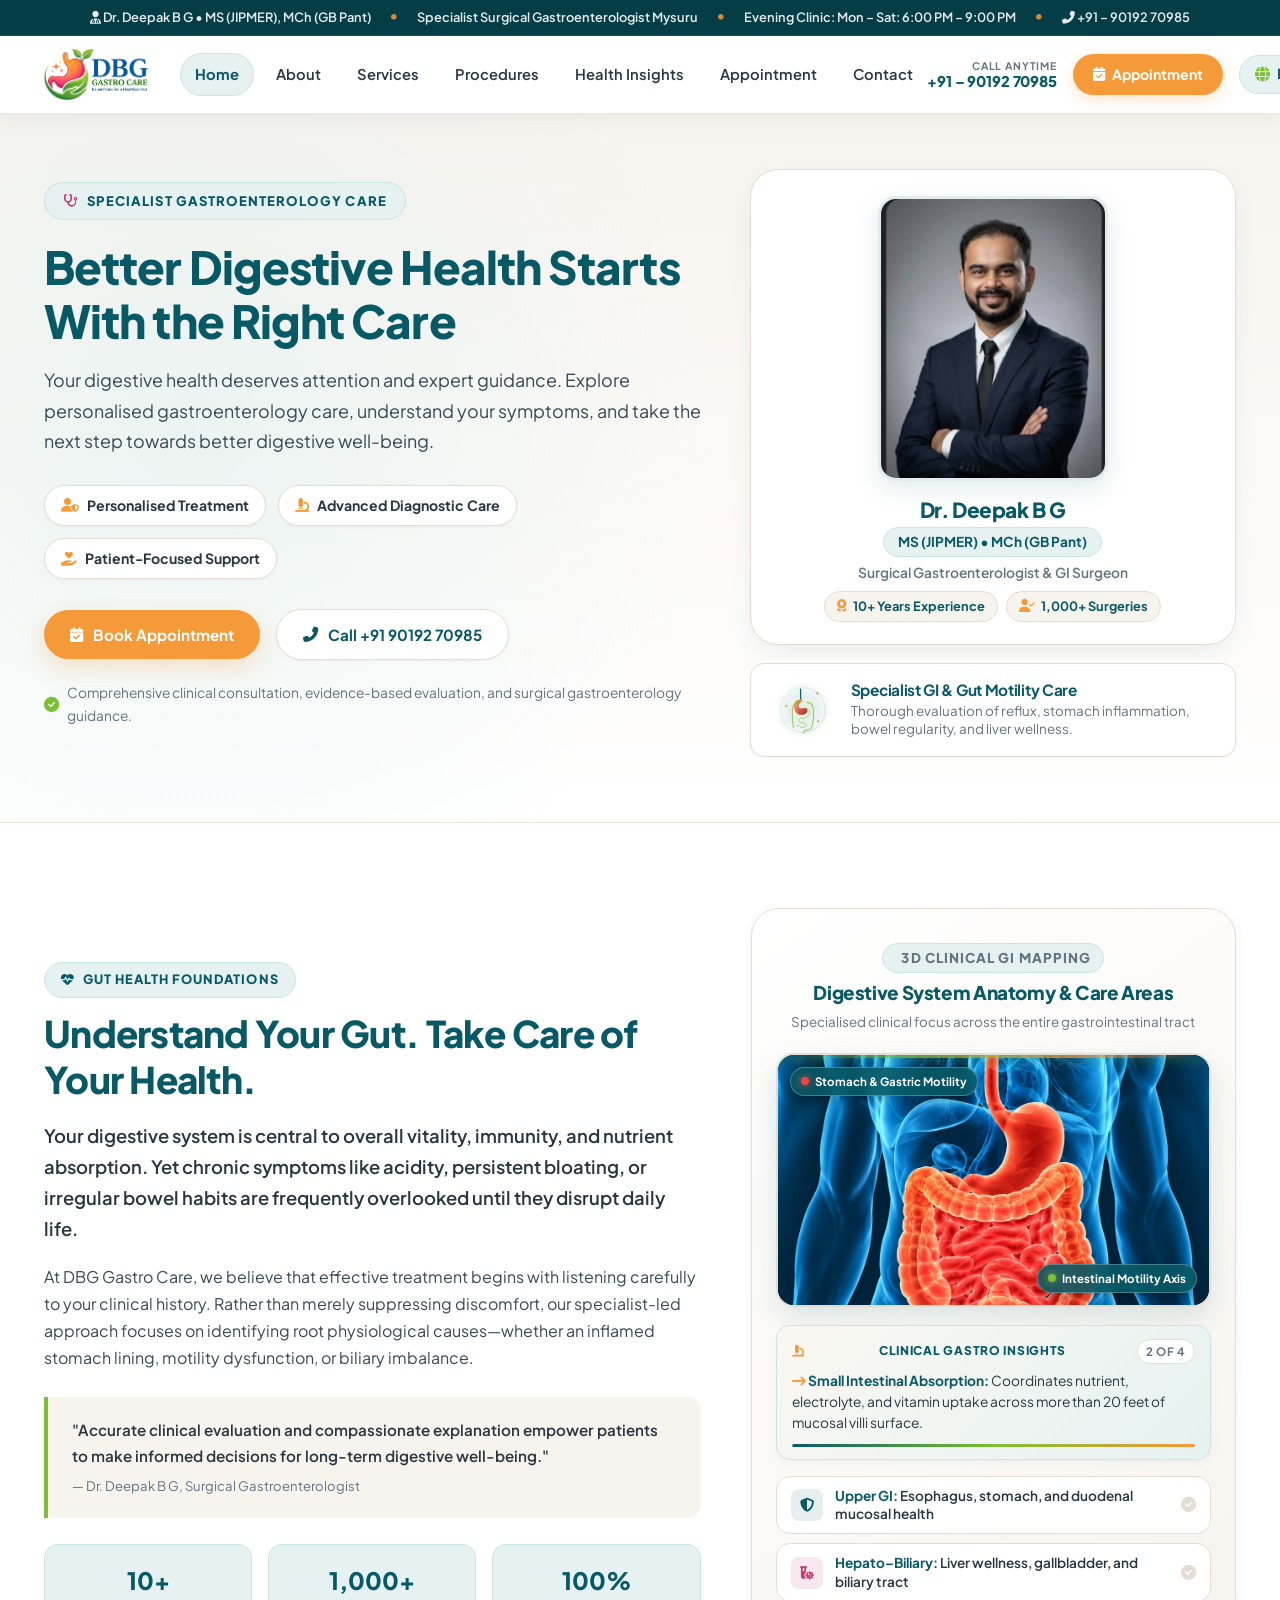
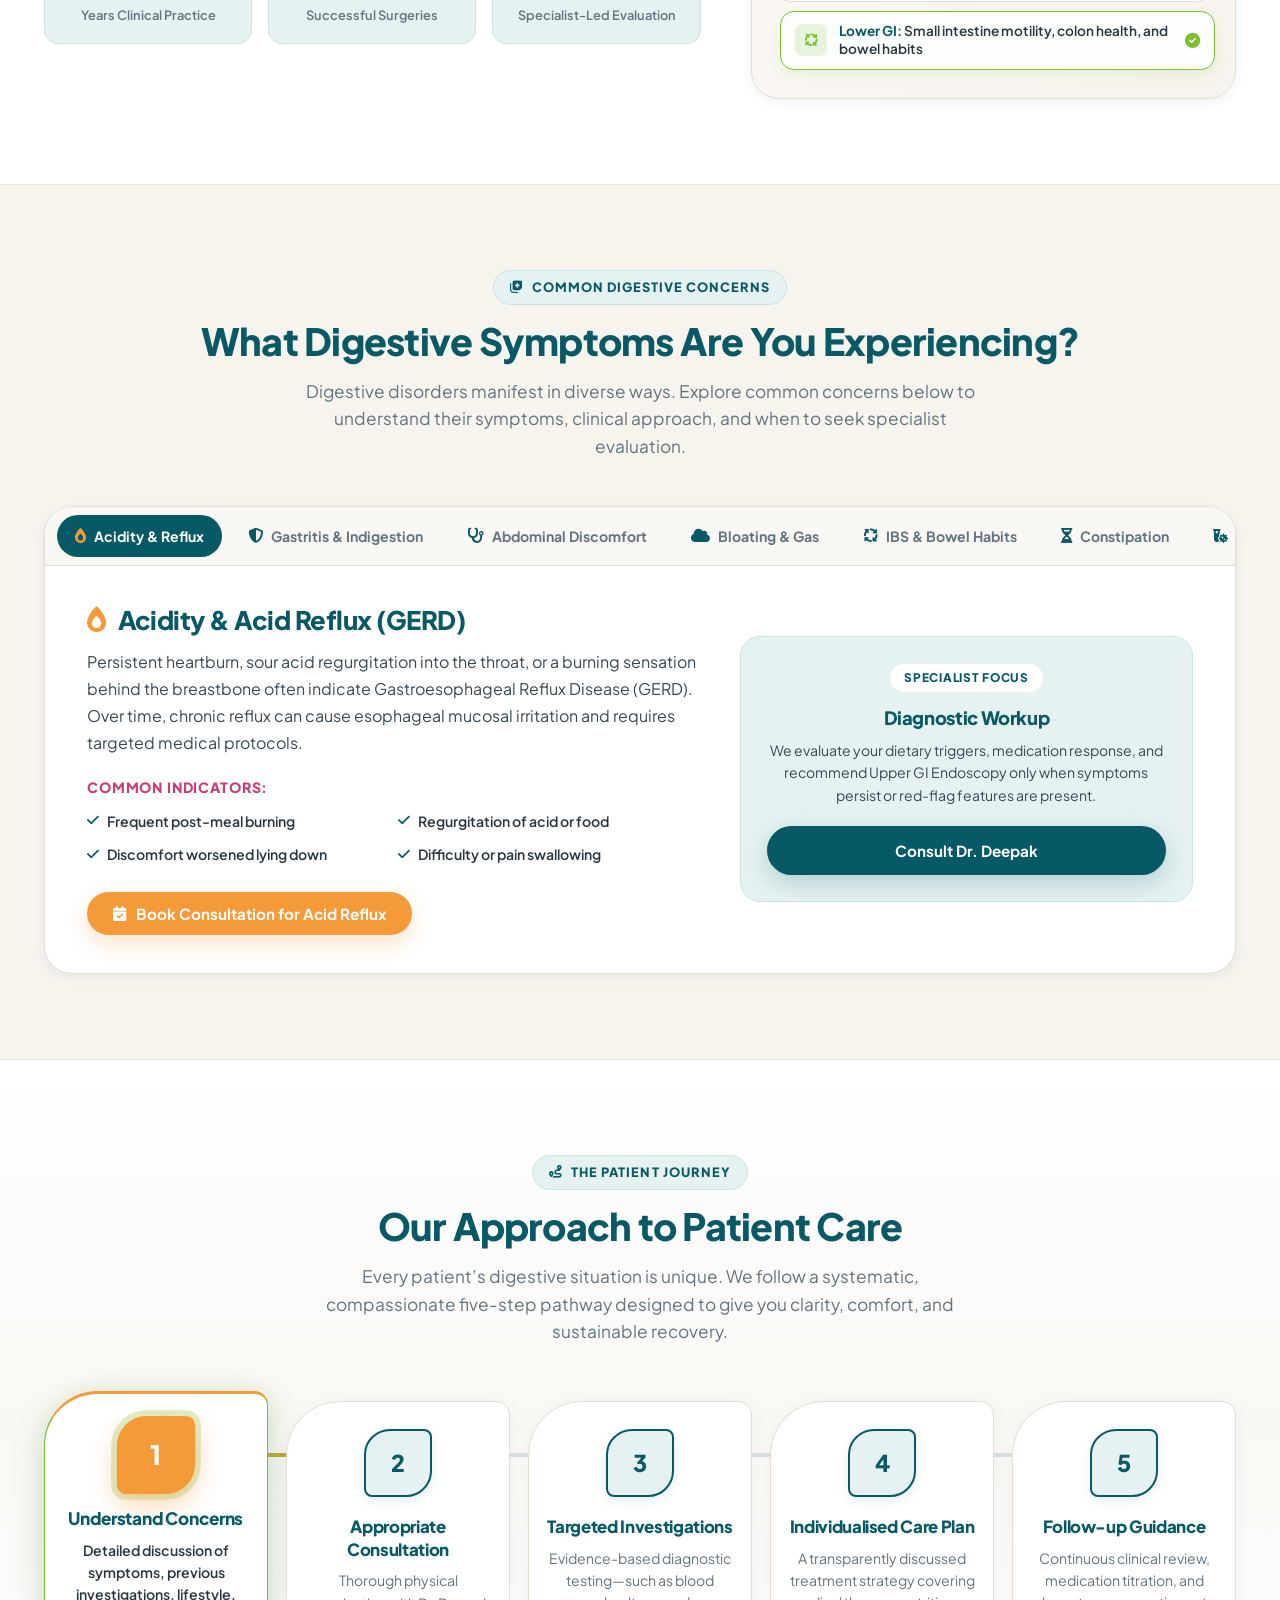
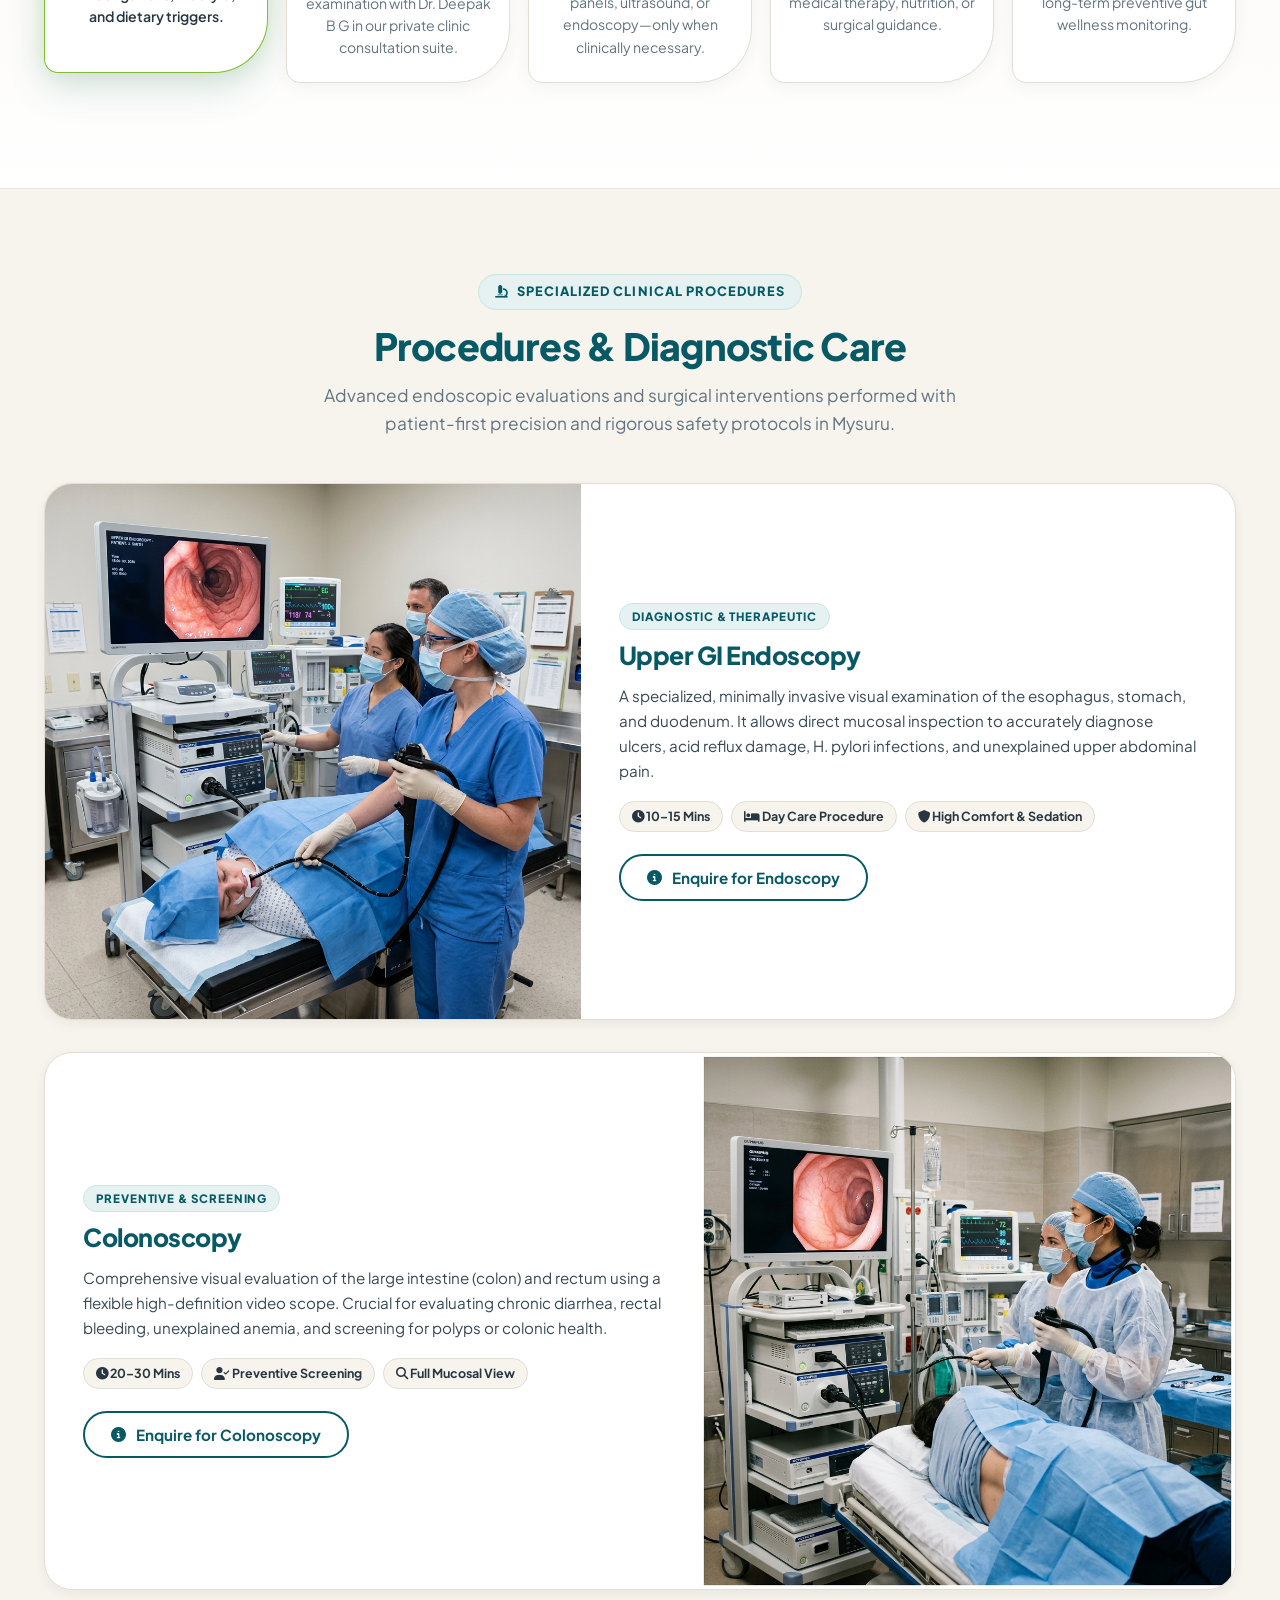
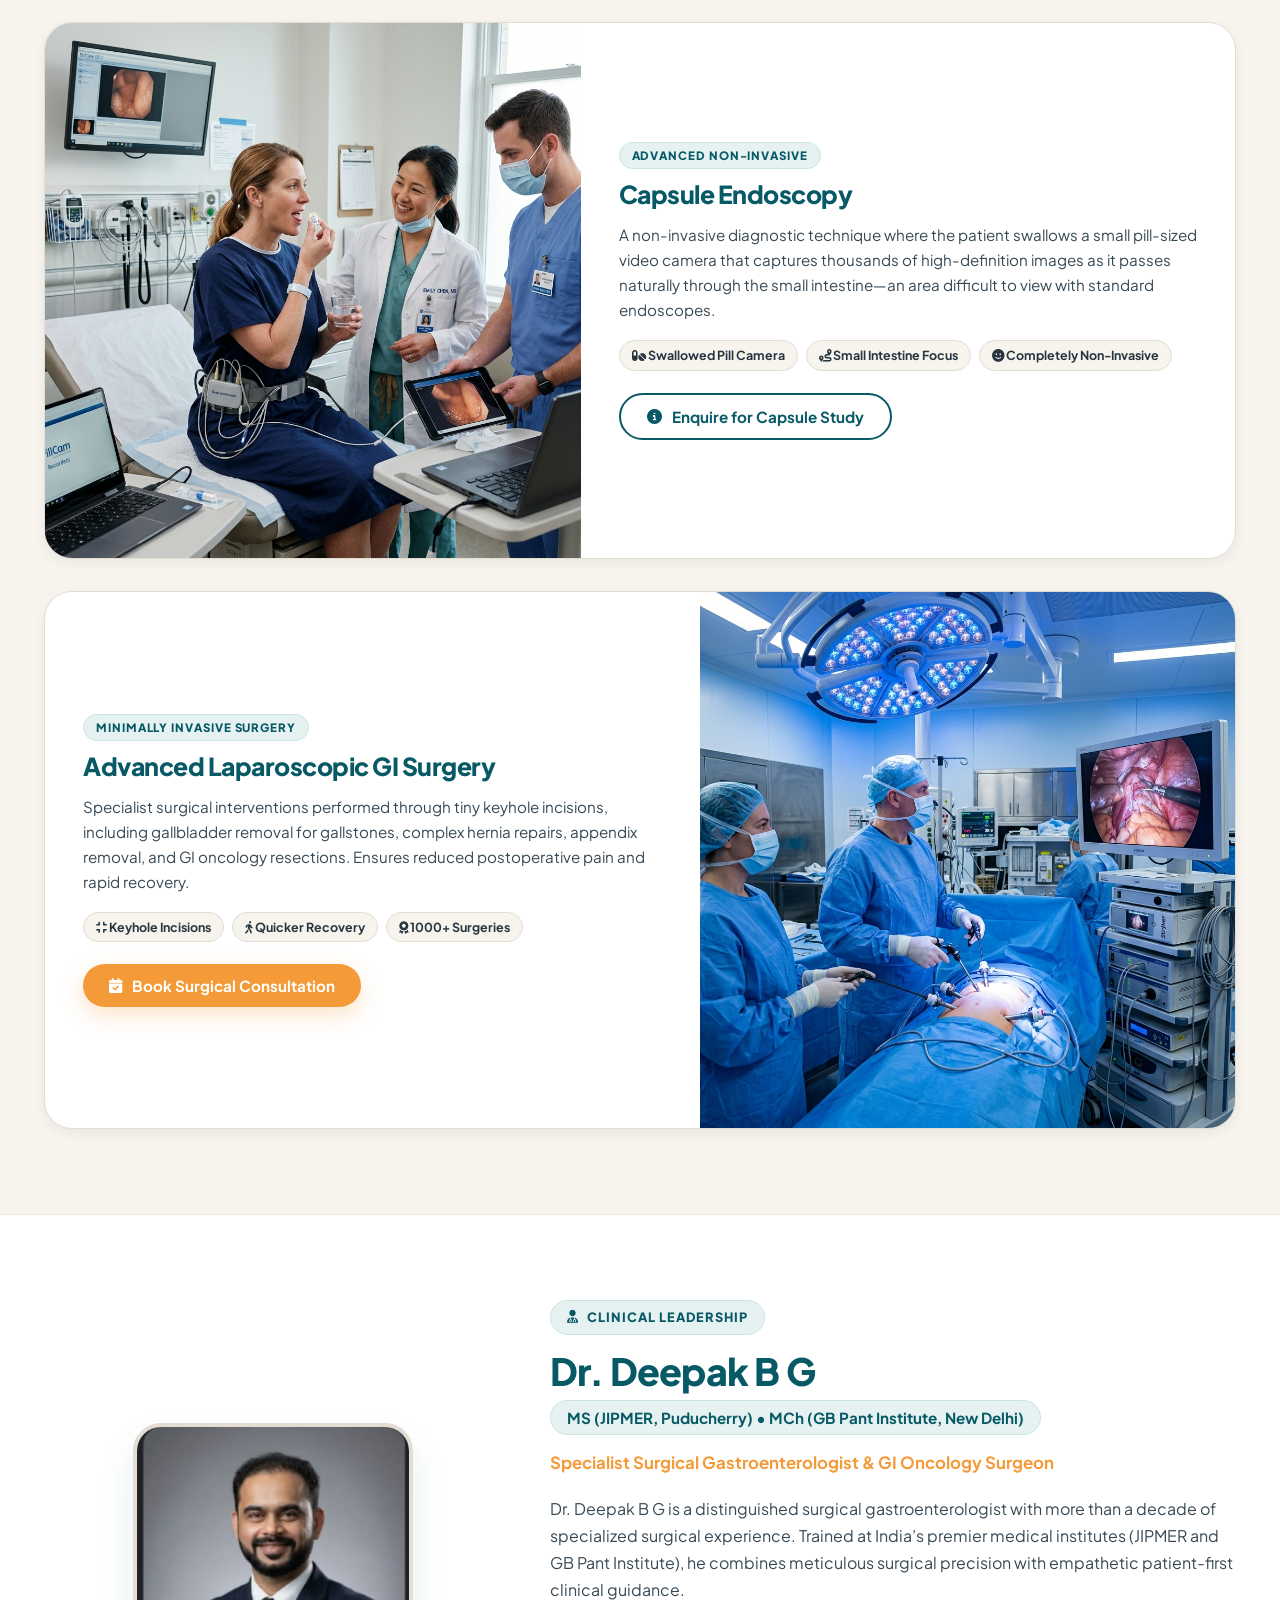
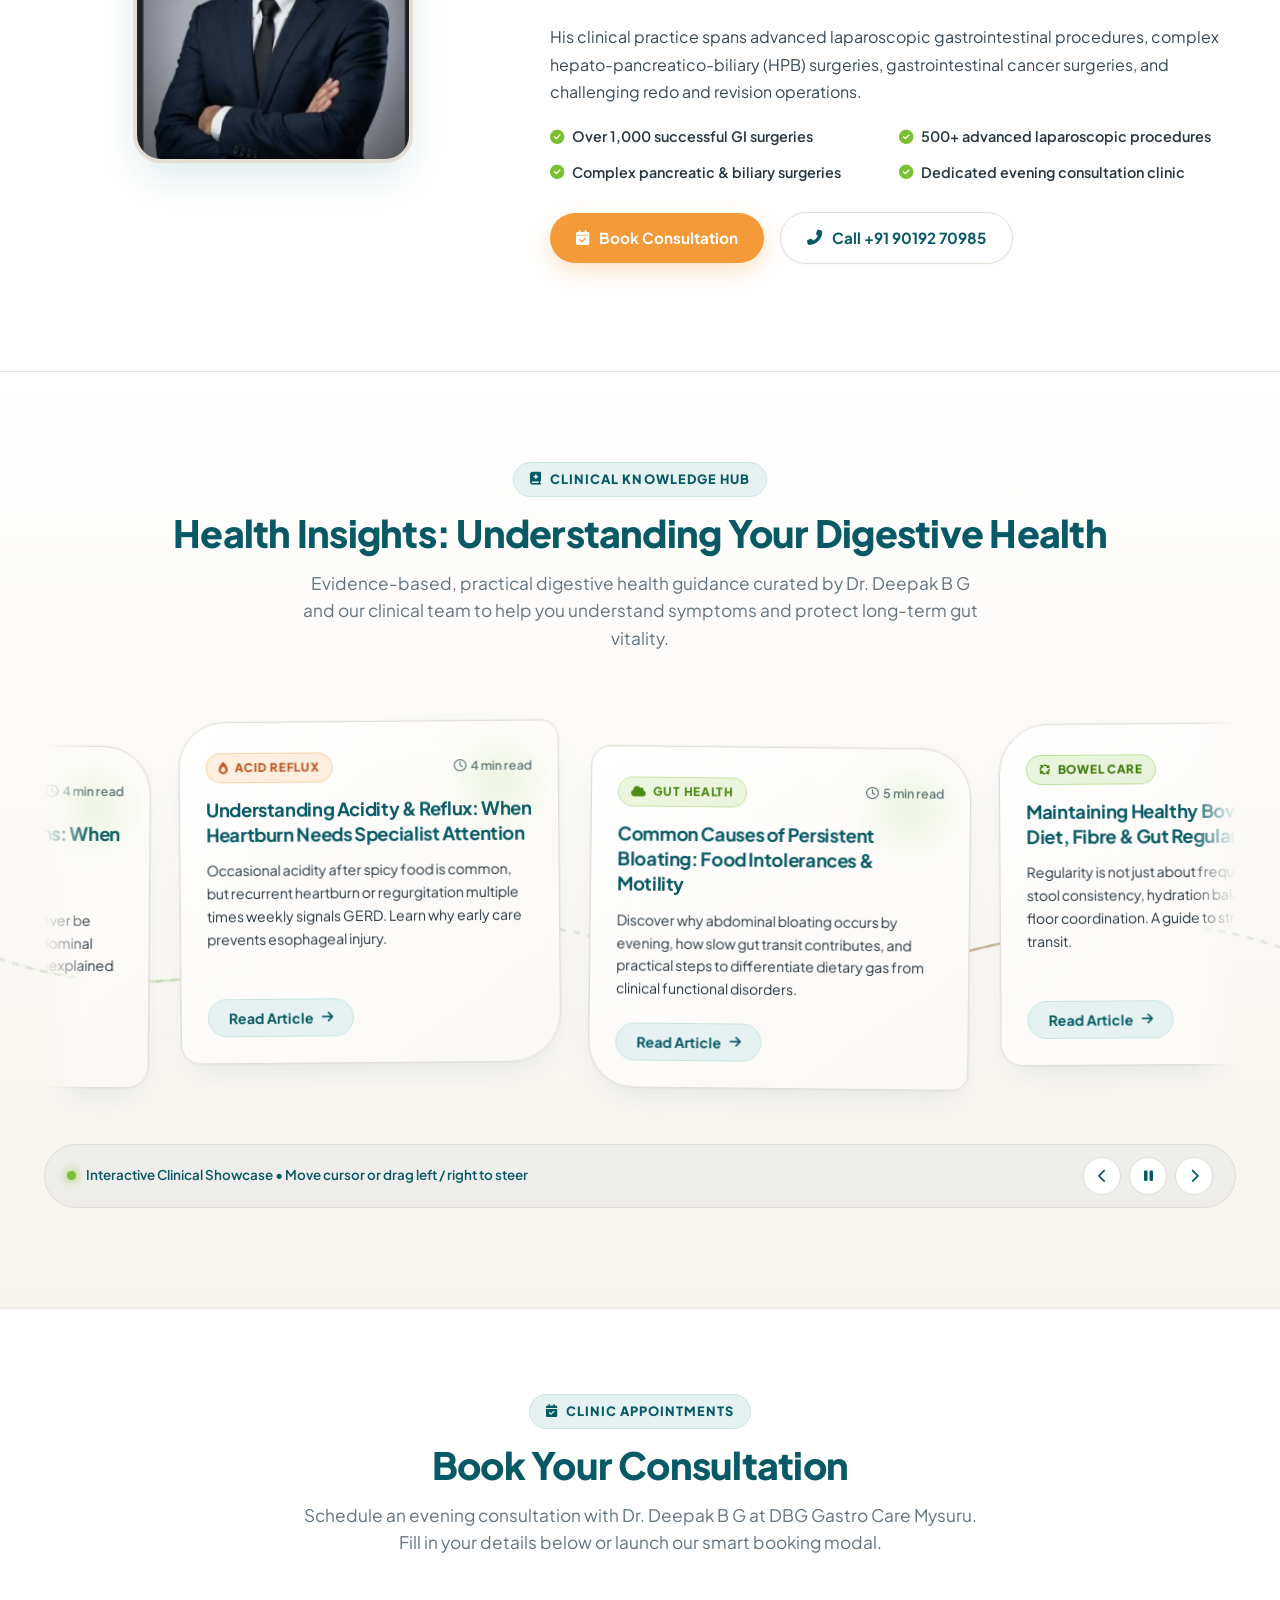
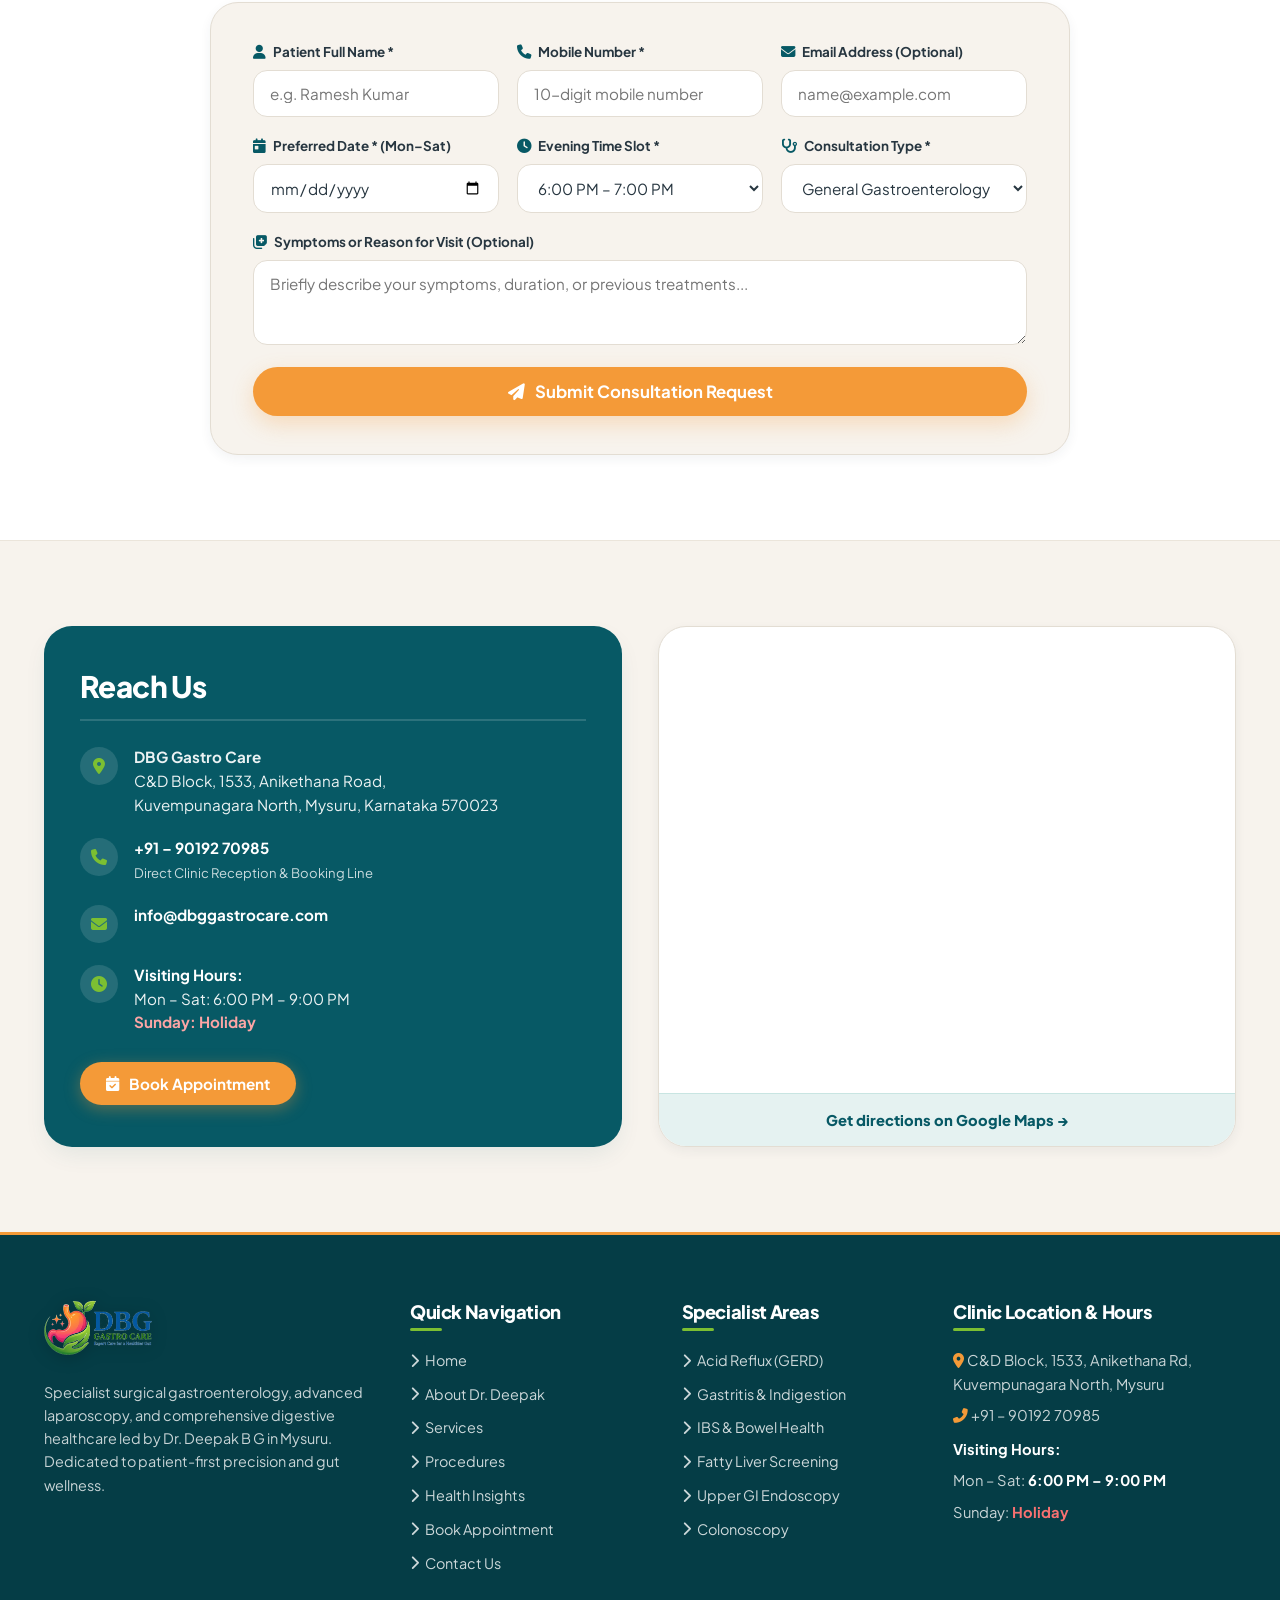
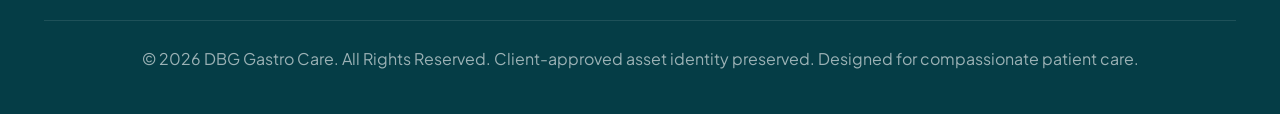
==== commit 530dc1cb: "Enhance: 3D anatomy visual, interactive health insights showcase, active navigation & static English" ====
--- a/index.html
+++ b/index.html
@@ -3,311 +3,1554 @@
 <head>
     <meta charset="UTF-8">
     <meta name="viewport" content="width=device-width, initial-scale=1.0">
-    <title>DBG Gastro Care | Best Surgical Gastroenterologist in Mysore</title>
-    <meta name="description" content="Experience advanced gastro care by Dr. Deepak B G, the best surgical gastroenterologist in Mysore. Specializing in laparoscopic surgery and GI oncology with over 1000 successful procedures.">
-    <meta name="keywords" content="Best Surgical Gastroenterologist in Mysore, Advanced Gastro Care Mysore, Laparoscopic Gastro Surgeon Mysore, Gastrointestinal Surgeon in Mysore, Dr. Deepak B G Gastroenterologist">
-    <link rel="stylesheet" href="style.css">
+    <title>DBG Gastro Care | Specialist Gastroenterology & Digestive Health | Dr. Deepak B G Mysuru</title>
+    <meta name="description" content="Experience expert gastroenterology and digestive healthcare in Mysore led by Dr. Deepak B G, Surgical Gastroenterologist. Compassionate evaluation for acid reflux, gastritis, IBS, liver health, and advanced GI surgery.">
+    <meta name="keywords" content="Gastroenterologist in Mysore, Dr Deepak B G, DBG Gastro Care, Surgical Gastroenterologist Mysore, Acid Reflux Treatment, Gastritis Mysuru, IBS Specialist, Laparoscopic GI Surgery Mysore">
+    <link rel="stylesheet" href="style.css?v=4.6">
     <link rel="icon" type="image/png" href="assets/logo.png">
     <link rel="stylesheet" href="https://cdnjs.cloudflare.com/ajax/libs/font-awesome/6.4.0/css/all.min.css">
 </head>
 <body>
 
-    <!-- Innovative Background Decorations -->
-    <div class="bg-decor">
-        <div class="decor-item decor-1"></div>
-        <div class="decor-item decor-2"></div>
-        <div class="decor-item decor-3"></div>
-    </div>
-
-    <!-- Top Bar -->
+    <!-- 1. Top Bar Ticker -->
     <div class="top-bar">
         <div class="container top-bar-ticker">
-            <span data-key="top_kw_1">Dr. Deepak B G Gastroenterologist</span>
+            <span><i class="fas fa-user-md"></i> Dr. Deepak B G • MS (JIPMER), MCh (GB Pant)</span>
             <i class="fas fa-circle"></i>
-            <span data-key="top_kw_2">Advanced Gastro Care Mysuru</span>
+            <span>Specialist Surgical Gastroenterologist Mysuru</span>
             <i class="fas fa-circle"></i>
-            <span data-key="top_kw_3">Laparoscopic Gastro Surgeon Mysuru</span>
+            <span>Evening Clinic: Mon – Sat: 6:00 PM – 9:00 PM</span>
             <i class="fas fa-circle"></i>
-            <span data-key="top_kw_4">Gastrointestinal Surgeon in Mysuru</span>
+            <span><i class="fas fa-phone-alt"></i> +91 – 90192 70985</span>
         </div>
     </div>
 
-    <!-- Header & Navigation -->
-    <header>
+    <!-- 2. Locked Global Sticky Header (Identical Before & After Scroll) -->
+    <header id="siteHeader">
         <div class="container navbar">
-            <a href="index.html" class="logo">
-                <img src="assets/logo.png" alt="DBG Gastro Care Logo">
+            <a href="index.html" class="logo" aria-label="DBG Gastro Care Home">
+                <img src="assets/logo.png?v=4.5" alt="DBG Gastro Care Logo" width="135" height="52">
             </a>
             
             <nav class="nav-links" id="navLinks">
-                <a href="index.html" class="active" data-key="nav_home">Home</a>
-                <a href="about.html" data-key="nav_about">About</a>
-                <a href="services.html" data-key="nav_services">Services</a>
-                <a href="procedures.html" data-key="nav_procedures">Procedures</a>
-                <a href="contact.html" data-key="nav_contact">Contact</a>
+                <a href="#hero" class="active">Home</a>
+                <a href="#about">About</a>
+                <a href="#services">Services</a>
+                <a href="#procedures">Procedures</a>
+                <a href="#insights">Health Insights</a>
+                <a href="#appointment">Appointment</a>
+                <a href="#contact">Contact</a>
             </nav>
             
-            <div class="lang-dropdown">
-                <button class="lang-dropbtn">
-                    <i class="fas fa-globe"></i> <span>English</span> <i class="fas fa-chevron-down" style="font-size: 0.7em;"></i>
-                </button>
-                <div class="lang-dropdown-content">
-                    <a href="#" data-lang="en">English</a>
-                    <a href="#" data-lang="kn">Kannada</a>
-                    <a href="#" data-lang="hi">Hindi</a>
-                </div>
-            </div>
-
-            <div class="mobile-menu-btn" id="mobileMenuBtn">
-                <i class="fas fa-bars"></i>
+            <div class="header-actions">
+                <div class="header-call">
+                    <span class="call-sub">CALL ANYTIME</span>
+                    <a href="tel:+919019270985" class="call-tel">+91 – 90192 70985</a>
+                </div>
+
+                <a href="#appointment" class="btn-header-appt">
+                    <i class="fas fa-calendar-check"></i> Appointment
+                </a>
+
+                <div class="lang-static-badge" aria-label="Language: English">
+                    <i class="fas fa-globe"></i> <span>English</span>
+                </div>
+
+                <div class="mobile-menu-btn" id="mobileMenuBtn" aria-label="Toggle Navigation Menu">
+                    <i class="fas fa-bars"></i>
+                </div>
             </div>
         </div>
     </header>
 
-    <!-- Hero Section -->
-    <section class="hero">
+    <!-- 3. Hero Section (Creative Two-Column Composition) -->
+    <section class="hero" id="hero">
         <div class="container hero-content">
-            <div class="hero-text">
-                <h1><span data-key="hero_title_1">Best Surgical</span> <span data-key="hero_title_2">Gastroenterologist in Mysore</span></h1>
-                <p data-key="hero_desc">Experience world-class Advanced Gastro Care in Mysore led by Dr. Deepak B G, a highly distinguished surgical gastroenterologist. Specializing in life-saving GI oncology and complex laparoscopic procedures, we combine precision with compassion to provide the most effective treatment for your digestive health.</p>
+            <!-- Left Column: Content -->
+            <div class="hero-text reveal">
+                <div class="hero-tag">
+                    <i class="fas fa-stethoscope"></i>
+                    <span>Specialist Gastroenterology Care</span>
+                </div>
+                
+                <h1>
+                    Better Digestive Health Starts With the Right Care
+                </h1>
+                
+                <p class="hero-desc">
+                    Your digestive health deserves attention and expert guidance. Explore personalised gastroenterology care, understand your symptoms, and take the next step towards better digestive well-being.
+                </p>
+
+                <div class="hero-features">
+                    <div class="hero-feat-item">
+                        <i class="fas fa-user-shield"></i>
+                        <span>Personalised Treatment</span>
+                    </div>
+                    <div class="hero-feat-item">
+                        <i class="fas fa-microscope"></i>
+                        <span>Advanced Diagnostic Care</span>
+                    </div>
+                    <div class="hero-feat-item">
+                        <i class="fas fa-hand-holding-heart"></i>
+                        <span>Patient-Focused Support</span>
+                    </div>
+                </div>
+
                 <div class="hero-buttons">
-                    <a href="contact.html" class="btn btn-primary" data-key="btn_book_appt">Book Appointment</a>
-                    <a href="services.html" class="btn btn-outline" data-key="btn_our_services">Our Services</a>
-                </div>
-            </div>
-            <div class="hero-image reveal reveal-right">
-                <img src="assets/hero.png" alt="Advanced Clinic Equipment" class="float-animation">
+                    <a href="#appointment" class="btn btn-primary">
+                        <i class="fas fa-calendar-check"></i> Book Appointment
+                    </a>
+                    <a href="tel:+919019270985" class="btn btn-call">
+                        <i class="fas fa-phone-alt"></i> Call +91 90192 70985
+                    </a>
+                </div>
+
+                <p class="hero-trust-note">
+                    <i class="fas fa-check-circle"></i>
+                    <span>Comprehensive clinical consultation, evidence-based evaluation, and surgical gastroenterology guidance.</span>
+                </p>
+            </div>
+
+            <!-- Right Column: Real Doctor Portrait + Digestive System Medical Illustration -->
+            <div class="hero-right-col reveal">
+                <!-- Original Doctor Card in Passport-size proportion up to shoulders -->
+                <div class="hero-doctor-card">
+                    <div class="hero-doctor-photo-wrap">
+                        <img src="assets/doctor.png?v=4.5" alt="Dr. Deepak B G - Surgical Gastroenterologist in Mysore">
+                    </div>
+                    <div class="hero-doctor-info">
+                        <h2 class="hero-doctor-name">Dr. Deepak B G</h2>
+                        <div class="hero-doctor-qual">MS (JIPMER) • MCh (GB Pant)</div>
+                        <div class="hero-doctor-specialty">Surgical Gastroenterologist &amp; GI Surgeon</div>
+                        <div class="hero-doctor-exp">
+                            <span class="exp-badge"><i class="fas fa-award"></i> 10+ Years Experience</span>
+                            <span class="exp-badge"><i class="fas fa-user-check"></i> 1,000+ Surgeries</span>
+                        </div>
+                    </div>
+                </div>
+
+                <!-- Digestive System Medical Illustration Card -->
+                <div class="hero-digestive-card">
+                    <img src="assets/digestive-art.svg" alt="Digestive Health System" class="hero-digestive-art">
+                    <div class="hero-digestive-text">
+                        <h4>Specialist GI &amp; Gut Motility Care</h4>
+                        <p>Thorough evaluation of reflux, stomach inflammation, bowel regularity, and liver wellness.</p>
+                    </div>
+                </div>
             </div>
         </div>
     </section>
 
-    <!-- Highlights / Key Services -->
-    <section class="highlights">
+    <!-- 4. Digestive Health Introduction (Editorial Layout) -->
+    <section class="digestive-intro-section" id="understand-gut">
+        <div class="container">
+            <div class="editorial-grid">
+                <!-- Left Editorial Text -->
+                <div class="editorial-content reveal">
+                    <span class="section-subtitle"><i class="fas fa-heart-pulse"></i> Gut Health Foundations</span>
+                    <h2>Understand Your Gut. Take Care of Your Health.</h2>
+                    <p class="editorial-lead">
+                        Your digestive system is central to overall vitality, immunity, and nutrient absorption. Yet chronic symptoms like acidity, persistent bloating, or irregular bowel habits are frequently overlooked until they disrupt daily life.
+                    </p>
+                    <p class="editorial-text">
+                        At DBG Gastro Care, we believe that effective treatment begins with listening carefully to your clinical history. Rather than merely suppressing discomfort, our specialist-led approach focuses on identifying root physiological causes—whether an inflamed stomach lining, motility dysfunction, or biliary imbalance.
+                    </p>
+
+                    <div class="editorial-quote-box">
+                        <p>"Accurate clinical evaluation and compassionate explanation empower patients to make informed decisions for long-term digestive well-being."</p>
+                        <span>— Dr. Deepak B G, Surgical Gastroenterologist</span>
+                    </div>
+
+                    <div class="editorial-stats-row">
+                        <div class="editorial-stat-card">
+                            <strong>10+</strong>
+                            <span>Years Clinical Practice</span>
+                        </div>
+                        <div class="editorial-stat-card">
+                            <strong>1,000+</strong>
+                            <span>Successful Surgeries</span>
+                        </div>
+                        <div class="editorial-stat-card">
+                            <strong>100%</strong>
+                            <span>Specialist-Led Evaluation</span>
+                        </div>
+                    </div>
+                </div>
+
+                <!-- Right Visual Anatomy Card (3D Digestive System & Animated Sentences) -->
+                <div class="editorial-visual-card reveal">
+                    <div class="anatomy-header">
+                        <span class="anatomy-live-tag"><i class="fas fa-wave-pulse"></i> 3D Clinical GI Mapping</span>
+                        <h4>Digestive System Anatomy &amp; Care Areas</h4>
+                        <span>Specialised clinical focus across the entire gastrointestinal tract</span>
+                    </div>
+
+                    <!-- 3D Realistic Medical Digestive Visual Frame -->
+                    <div class="anatomy-3d-frame">
+                        <img src="assets/digestive-system-3d.jpg?v=4.5" alt="3D Human Digestive System Anatomy - Esophagus, Stomach, Liver, Intestines" class="anatomy-3d-img">
+                        <div class="anatomy-scanline"></div>
+                        <div class="anatomy-floating-badge top-left">
+                            <span class="badge-dot pulse-red"></span>
+                            <span>Stomach &amp; Gastric Motility</span>
+                        </div>
+                        <div class="anatomy-floating-badge bottom-right">
+                            <span class="badge-dot pulse-green"></span>
+                            <span>Intestinal Motility Axis</span>
+                        </div>
+                    </div>
+
+                    <!-- Dynamic Animated Sentence Ticker (Innovative Animated GI Information) -->
+                    <div class="anatomy-sentence-ticker" id="anatomyTicker">
+                        <div class="ticker-header-bar">
+                            <span class="ticker-pulse-icon"><i class="fas fa-microscope"></i></span>
+                            <span class="ticker-title">Clinical Gastro Insights</span>
+                            <span class="ticker-step-indicator" id="tickerIndicator">1 of 4</span>
+                        </div>
+                        <div class="ticker-content-box">
+                            <p class="ticker-sentence active" data-index="0">
+                                <i class="fas fa-arrow-right-long text-parrot"></i> 
+                                <strong>Upper GI &amp; Gastric Motility:</strong> Regulates acidic food breakdown, protects mucosal lining, and manages gastric emptying rate.
+                            </p>
+                            <p class="ticker-sentence" data-index="1">
+                                <i class="fas fa-arrow-right-long text-orange"></i> 
+                                <strong>Small Intestinal Absorption:</strong> Coordinates nutrient, electrolyte, and vitamin uptake across more than 20 feet of mucosal villi surface.
+                            </p>
+                            <p class="ticker-sentence" data-index="2">
+                                <i class="fas fa-arrow-right-long text-parrot"></i> 
+                                <strong>Colonic Health &amp; Regularity:</strong> Coordinates fluid reabsorption, microbial fermentation, and balanced stool transit without straining.
+                            </p>
+                            <p class="ticker-sentence" data-index="3">
+                                <i class="fas fa-arrow-right-long text-magenta"></i> 
+                                <strong>Hepato-Biliary Wellness:</strong> Manages continuous bile secretion, liver enzyme balance, and metabolic detoxification.
+                            </p>
+                        </div>
+                        <div class="ticker-progress-track">
+                            <div class="ticker-progress-bar" id="tickerProgressBar"></div>
+                        </div>
+                    </div>
+
+                    <!-- 3 Structured Care Points with Dynamic Highlights -->
+                    <div class="anatomy-points" id="anatomyPointsList">
+                        <div class="anatomy-point-item active-zone" data-zone="0">
+                            <span class="zone-icon-chip upper"><i class="fas fa-shield-halved"></i></span>
+                            <div class="zone-text-group">
+                                <strong>Upper GI:</strong> Esophagus, stomach, and duodenal mucosal health
+                            </div>
+                            <i class="fas fa-check-circle check-icon"></i>
+                        </div>
+                        <div class="anatomy-point-item" data-zone="3">
+                            <span class="zone-icon-chip biliary"><i class="fas fa-vial-virus"></i></span>
+                            <div class="zone-text-group">
+                                <strong>Hepato–Biliary:</strong> Liver wellness, gallbladder, and biliary tract
+                            </div>
+                            <i class="fas fa-check-circle check-icon"></i>
+                        </div>
+                        <div class="anatomy-point-item" data-zone="2">
+                            <span class="zone-icon-chip lower"><i class="fas fa-arrows-spin"></i></span>
+                            <div class="zone-text-group">
+                                <strong>Lower GI:</strong> Small intestine motility, colon health, and bowel habits
+                            </div>
+                            <i class="fas fa-check-circle check-icon"></i>
+                        </div>
+                    </div>
+                </div>
+            </div>
+        </div>
+    </section>
+
+    <!-- 5. Common Patient Concerns (Interactive Symptom Explorer) -->
+    <section class="patient-concerns-section" id="services"><span id="concerns" class="section-hash-anchor"></span>
         <div class="container">
             <div class="section-header">
-                <h2 data-key="expertise_title">Our Expertise</h2>
-                <p data-key="expertise_subtitle">Comprehensive management of complex gastrointestinal disorders</p>
-            </div>
-            <div class="highlight-grid">
-                <!-- Gastro Treatment Card -->
-                <div class="exp-card gastro reveal reveal-up">
-                    <div class="bg-gradient"></div>
-                    <div class="content-center">
-                        <i class="fas fa-notes-medical main-icon"></i>
-                        <h3 data-key="gastro_title">Gastro Treatment</h3>
-                        <p data-key="gastro_desc">Expert diagnosis and treatment for all your gastrointestinal problems.</p>
-                    </div>
-                    <div class="exp-box exp-box1"><i class="fas fa-heartbeat"></i></div>
-                    <div class="exp-box exp-box2"><i class="fas fa-stethoscope"></i></div>
-                    <div class="exp-box exp-box3"><i class="fas fa-user-md"></i></div>
-                </div>
-
-                <!-- GI Oncology Card -->
-                <div class="exp-card oncology reveal reveal-up" style="transition-delay: 0.1s;">
-                    <div class="bg-gradient"></div>
-                    <div class="content-center">
-                        <i class="fas fa-microscope main-icon"></i>
-                        <h3 data-key="oncology_title">GI Oncology</h3>
-                        <p data-key="oncology_desc">Over 1000 successful GI oncology surgeries performed with precision.</p>
-                    </div>
-                    <div class="exp-box exp-box1"><i class="fas fa-dna"></i></div>
-                    <div class="exp-box exp-box2"><i class="fas fa-shield-virus"></i></div>
-                    <div class="exp-box exp-box3"><i class="fas fa-vial"></i></div>
-                </div>
-
-                <!-- Advanced Laparoscopy Card -->
-                <div class="exp-card laparoscopy reveal reveal-up" style="transition-delay: 0.2s;">
-                    <div class="bg-gradient"></div>
-                    <div class="content-center">
-                        <i class="fas fa-procedures main-icon"></i>
-                        <h3 data-key="laparoscopy_title">Advanced Laparoscopy</h3>
-                        <p data-key="laparoscopy_desc">Recognized as the leading Laparoscopic Gastro Surgeon in Mysore, performing complex minimally invasive procedures.</p>
-                    </div>
-                    <div class="exp-box exp-box1"><i class="fas fa-video"></i></div>
-                    <div class="exp-box exp-box2"><i class="fas fa-bolt"></i></div>
-                    <div class="exp-box exp-box3"><i class="fas fa-running"></i></div>
+                <span class="section-subtitle"><i class="fas fa-notes-medical"></i> Common Digestive Concerns</span>
+                <h2>What Digestive Symptoms Are You Experiencing?</h2>
+                <p>
+                    Digestive disorders manifest in diverse ways. Explore common concerns below to understand their symptoms, clinical approach, and when to seek specialist evaluation.
+                </p>
+            </div>
+
+            <!-- Symptom Explorer Component -->
+            <div class="symptom-explorer reveal">
+                <!-- Navigation Tabs -->
+                <div class="symptom-nav-tabs" id="symptomTabs" role="tablist">
+                    <button type="button" class="symptom-tab-btn active" data-target="gerd" role="tab" aria-selected="true">
+                        <i class="fas fa-fire-flame-simple"></i> Acidity &amp; Reflux
+                    </button>
+                    <button type="button" class="symptom-tab-btn" data-target="gastritis" role="tab" aria-selected="false">
+                        <i class="fas fa-shield-halved"></i> Gastritis &amp; Indigestion
+                    </button>
+                    <button type="button" class="symptom-tab-btn" data-target="pain" role="tab" aria-selected="false">
+                        <i class="fas fa-stethoscope"></i> Abdominal Discomfort
+                    </button>
+                    <button type="button" class="symptom-tab-btn" data-target="bloating" role="tab" aria-selected="false">
+                        <i class="fas fa-cloud"></i> Bloating &amp; Gas
+                    </button>
+                    <button type="button" class="symptom-tab-btn" data-target="ibs" role="tab" aria-selected="false">
+                        <i class="fas fa-arrows-spin"></i> IBS &amp; Bowel Habits
+                    </button>
+                    <button type="button" class="symptom-tab-btn" data-target="constipation" role="tab" aria-selected="false">
+                        <i class="fas fa-hourglass-half"></i> Constipation
+                    </button>
+                    <button type="button" class="symptom-tab-btn" data-target="liver" role="tab" aria-selected="false">
+                        <i class="fas fa-vial-virus"></i> Liver &amp; Biliary Health
+                    </button>
+                </div>
+
+                <!-- Panels Container -->
+                <div class="symptom-panels-container">
+                    <!-- Panel 1: Acidity & GERD -->
+                    <div class="symptom-panel active" id="panel-gerd">
+                        <div class="symptom-panel-grid">
+                            <div class="symptom-panel-info">
+                                <h3><i class="fas fa-fire-flame-simple text-orange"></i> Acidity &amp; Acid Reflux (GERD)</h3>
+                                <p class="symptom-desc">
+                                    Persistent heartburn, sour acid regurgitation into the throat, or a burning sensation behind the breastbone often indicate Gastroesophageal Reflux Disease (GERD). Over time, chronic reflux can cause esophageal mucosal irritation and requires targeted medical protocols.
+                                </p>
+                                <div class="symptom-bullet-title">Common Indicators:</div>
+                                <ul class="symptom-checklist">
+                                    <li><i class="fas fa-check"></i> Frequent post-meal burning</li>
+                                    <li><i class="fas fa-check"></i> Regurgitation of acid or food</li>
+                                    <li><i class="fas fa-check"></i> Discomfort worsened lying down</li>
+                                    <li><i class="fas fa-check"></i> Difficulty or pain swallowing</li>
+                                </ul>
+                                <button type="button" class="btn btn-primary" onclick="openAppointmentModal('gerd')">
+                                    <i class="fas fa-calendar-check"></i> Book Consultation for Acid Reflux
+                                </button>
+                            </div>
+                            <div class="symptom-panel-side">
+                                <span class="symptom-side-badge">Specialist Focus</span>
+                                <h4>Diagnostic Workup</h4>
+                                <p>We evaluate your dietary triggers, medication response, and recommend Upper GI Endoscopy only when symptoms persist or red-flag features are present.</p>
+                                <a href="#appointment" class="btn btn-teal" style="width: 100%;">Consult Dr. Deepak</a>
+                            </div>
+                        </div>
+                    </div>
+
+                    <!-- Panel 2: Gastritis -->
+                    <div class="symptom-panel" id="panel-gastritis">
+                        <div class="symptom-panel-grid">
+                            <div class="symptom-panel-info">
+                                <h3><i class="fas fa-shield-halved text-teal"></i> Gastritis &amp; Indigestion (Dyspepsia)</h3>
+                                <p class="symptom-desc">
+                                    Gastritis involves inflammation or erosion of the stomach's protective lining. Symptoms include gnawing upper abdominal burning, early satiety, nausea, and frequent belching. Identifying factors like H. pylori or medication irritation is essential for lasting relief.
+                                </p>
+                                <div class="symptom-bullet-title">Common Indicators:</div>
+                                <ul class="symptom-checklist">
+                                    <li><i class="fas fa-check"></i> Upper stomach ache or burning</li>
+                                    <li><i class="fas fa-check"></i> Feeling full after small meals</li>
+                                    <li><i class="fas fa-check"></i> Chronic nausea or loss of appetite</li>
+                                    <li><i class="fas fa-check"></i> Recurrent unrefreshing digestion</li>
+                                </ul>
+                                <button type="button" class="btn btn-primary" onclick="openAppointmentModal('gastritis')">
+                                    <i class="fas fa-calendar-check"></i> Book Consultation for Gastritis
+                                </button>
+                            </div>
+                            <div class="symptom-panel-side">
+                                <span class="symptom-side-badge">Specialist Focus</span>
+                                <h4>Mucosal Healing</h4>
+                                <p>Structured therapy focusing on mucosal protection, eradicating underlying irritants, and establishing gut-friendly nutrition.</p>
+                                <a href="#appointment" class="btn btn-teal" style="width: 100%;">Consult Dr. Deepak</a>
+                            </div>
+                        </div>
+                    </div>
+
+                    <!-- Panel 3: Abdominal Pain -->
+                    <div class="symptom-panel" id="panel-pain">
+                        <div class="symptom-panel-grid">
+                            <div class="symptom-panel-info">
+                                <h3><i class="fas fa-stethoscope text-orange"></i> Abdominal Discomfort &amp; Pain</h3>
+                                <p class="symptom-desc">
+                                    Abdominal pain can stem from numerous digestive organs, ranging from simple gas entrapment to gallbladder gallstones, peptic ulceration, or appendix inflammation. Systematic clinical localization is the key to prompt and safe recovery.
+                                </p>
+                                <div class="symptom-bullet-title">Common Indicators:</div>
+                                <ul class="symptom-checklist">
+                                    <li><i class="fas fa-check"></i> Localized cramp or sharp ache</li>
+                                    <li><i class="fas fa-check"></i> Pain radiating to back or shoulder</li>
+                                    <li><i class="fas fa-check"></i> Discomfort tied to fatty foods</li>
+                                    <li><i class="fas fa-check"></i> Tenderness on gentle pressure</li>
+                                </ul>
+                                <button type="button" class="btn btn-primary" onclick="openAppointmentModal('abdominal_pain')">
+                                    <i class="fas fa-calendar-check"></i> Book Pain Assessment
+                                </button>
+                            </div>
+                            <div class="symptom-panel-side">
+                                <span class="symptom-side-badge">Specialist Focus</span>
+                                <h4>Clinical Diagnostic Map</h4>
+                                <p>Systematic abdominal palpation, ultrasound imaging guidance, and targeted evaluation ensure safe diagnosis without unnecessary tests.</p>
+                                <a href="#appointment" class="btn btn-teal" style="width: 100%;">Consult Dr. Deepak</a>
+                            </div>
+                        </div>
+                    </div>
+
+                    <!-- Panel 4: Bloating -->
+                    <div class="symptom-panel" id="panel-bloating">
+                        <div class="symptom-panel-grid">
+                            <div class="symptom-panel-info">
+                                <h3><i class="fas fa-cloud text-teal"></i> Chronic Bloating &amp; Gas</h3>
+                                <p class="symptom-desc">
+                                    Persistent abdominal distension, tightness, and excessive flatulence can arise from delayed stomach emptying, food intolerances, bacterial imbalances, or functional gut motility disorders.
+                                </p>
+                                <div class="symptom-bullet-title">Common Indicators:</div>
+                                <ul class="symptom-checklist">
+                                    <li><i class="fas fa-check"></i> Visible abdominal swelling by evening</li>
+                                    <li><i class="fas fa-check"></i> Heavy, uncomfortable sensation</li>
+                                    <li><i class="fas fa-check"></i> Sluggish intestinal transit</li>
+                                    <li><i class="fas fa-check"></i> Discomfort after specific foods</li>
+                                </ul>
+                                <button type="button" class="btn btn-primary" onclick="openAppointmentModal('general')">
+                                    <i class="fas fa-calendar-check"></i> Book Bloating Evaluation
+                                </button>
+                            </div>
+                            <div class="symptom-panel-side">
+                                <span class="symptom-side-badge">Specialist Focus</span>
+                                <h4>Motility Optimization</h4>
+                                <p>Personalised dietary adjustments, microbiome support, and gut motility optimization to restore light and effortless digestion.</p>
+                                <a href="#appointment" class="btn btn-teal" style="width: 100%;">Consult Dr. Deepak</a>
+                            </div>
+                        </div>
+                    </div>
+
+                    <!-- Panel 5: IBS -->
+                    <div class="symptom-panel" id="panel-ibs">
+                        <div class="symptom-panel-grid">
+                            <div class="symptom-panel-info">
+                                <h3><i class="fas fa-arrows-spin text-orange"></i> IBS &amp; Bowel Irregularities</h3>
+                                <p class="symptom-desc">
+                                    Irritable Bowel Syndrome (IBS) is a common gastrointestinal disorder affecting how the brain and gut communicate. It typically presents as alternating diarrhea and constipation, abdominal cramps, and relief after bowel evacuation.
+                                </p>
+                                <div class="symptom-bullet-title">Common Indicators:</div>
+                                <ul class="symptom-checklist">
+                                    <li><i class="fas fa-check"></i> Unpredictable stool frequency</li>
+                                    <li><i class="fas fa-check"></i> Straining or urgent bowel calls</li>
+                                    <li><i class="fas fa-check"></i> Cramping relieved by passing stool</li>
+                                    <li><i class="fas fa-check"></i> Mucus in stool without bleeding</li>
+                                </ul>
+                                <button type="button" class="btn btn-primary" onclick="openAppointmentModal('ibs')">
+                                    <i class="fas fa-calendar-check"></i> Book Consultation for IBS
+                                </button>
+                            </div>
+                            <div class="symptom-panel-side">
+                                <span class="symptom-side-badge">Specialist Focus</span>
+                                <h4>Gut-Brain Axis Protocols</h4>
+                                <p>Individualized treatment incorporating gentle motility regulators, stress-gut counseling, and targeted dietary strategies.</p>
+                                <a href="#appointment" class="btn btn-teal" style="width: 100%;">Consult Dr. Deepak</a>
+                            </div>
+                        </div>
+                    </div>
+
+                    <!-- Panel 6: Constipation -->
+                    <div class="symptom-panel" id="panel-constipation">
+                        <div class="symptom-panel-grid">
+                            <div class="symptom-panel-info">
+                                <h3><i class="fas fa-hourglass-half text-teal"></i> Chronic Constipation</h3>
+                                <p class="symptom-desc">
+                                    Infrequent bowel movements (fewer than three per week), hard lumpy stools, and excessive straining can signal slow colonic transit or pelvic floor dyssynergia. Addressing causes early prevents secondary anorectal complications.
+                                </p>
+                                <div class="symptom-bullet-title">Common Indicators:</div>
+                                <ul class="symptom-checklist">
+                                    <li><i class="fas fa-check"></i> Straining during bowel movement</li>
+                                    <li><i class="fas fa-check"></i> Sensation of incomplete evacuation</li>
+                                    <li><i class="fas fa-check"></i> Hard or dry stool consistency</li>
+                                    <li><i class="fas fa-check"></i> Reliance on over-the-counter laxatives</li>
+                                </ul>
+                                <button type="button" class="btn btn-primary" onclick="openAppointmentModal('constipation')">
+                                    <i class="fas fa-calendar-check"></i> Book Constipation Care
+                                </button>
+                            </div>
+                            <div class="symptom-panel-side">
+                                <span class="symptom-side-badge">Specialist Focus</span>
+                                <h4>Colonic Regularity</h4>
+                                <p>Structured fibre titrations, osmotic motility support, and specialized evaluation to restore natural, strain-free bowel habits.</p>
+                                <a href="#appointment" class="btn btn-teal" style="width: 100%;">Consult Dr. Deepak</a>
+                            </div>
+                        </div>
+                    </div>
+
+                    <!-- Panel 7: Liver Health -->
+                    <div class="symptom-panel" id="panel-liver">
+                        <div class="symptom-panel-grid">
+                            <div class="symptom-panel-info">
+                                <h3><i class="fas fa-vial-virus text-magenta"></i> Liver &amp; Biliary Health</h3>
+                                <p class="symptom-desc">
+                                    The liver is your primary metabolic organ. Non-alcoholic fatty liver disease (NAFLD), elevated liver enzymes (SGOT/SGPT), and gallbladder sluggishness frequently develop silently without pronounced early pain. Early screening preserves long-term cellular health.
+                                </p>
+                                <div class="symptom-bullet-title">Common Indicators:</div>
+                                <ul class="symptom-checklist">
+                                    <li><i class="fas fa-check"></i> Unexplained chronic fatigue</li>
+                                    <li><i class="fas fa-check"></i> Incidental fatty liver on ultrasound</li>
+                                    <li><i class="fas fa-check"></i> Heaviness in upper right abdomen</li>
+                                    <li><i class="fas fa-check"></i> Elevated liver enzymes in routine checkups</li>
+                                </ul>
+                                <button type="button" class="btn btn-primary" onclick="openAppointmentModal('liver')">
+                                    <i class="fas fa-calendar-check"></i> Book Liver Consultation
+                                </button>
+                            </div>
+                            <div class="symptom-panel-side">
+                                <span class="symptom-side-badge">Specialist Focus</span>
+                                <h4>Metabolic Evaluation</h4>
+                                <p>Comprehensive liver function tests, viral screening, and structured lifestyle-dietary reversal protocols for fatty liver disease.</p>
+                                <a href="#appointment" class="btn btn-teal" style="width: 100%;">Consult Dr. Deepak</a>
+                            </div>
+                        </div>
+                    </div>
                 </div>
             </div>
         </div>
     </section>
 
-    <!-- My Practice (Doctor Intro) -->
-    <section class="doctor-intro">
+    <!-- 6. Our Approach to Patient Care (Advanced Animated Patient Journey) -->
+    <section class="patient-approach-section" id="approach">
+        
+
+        <div class="container" style="position: relative; z-index: 2;">
+            <div class="section-header">
+                <span class="section-subtitle"><i class="fas fa-route"></i> The Patient Journey</span>
+                <h2>Our Approach to Patient Care</h2>
+                <p>
+                    Every patient’s digestive situation is unique. We follow a systematic, compassionate five-step pathway designed to give you clarity, comfort, and sustainable recovery.
+                </p>
+            </div>
+
+            <div class="journey-pathway-container reveal" id="journeyPathway">
+                <!-- Continuous Traveling Pathway Beam -->
+                <div class="journey-timeline-line">
+                    <div class="journey-timeline-beam" id="journeyTimelineBeam"></div>
+                </div>
+
+                <!-- 5 Sequentially Animated Steps -->
+                <div class="journey-steps-row" id="journeyStepsRow">
+                    <!-- Step 1 -->
+                    <div class="journey-step-item active" data-step="0" tabindex="0" role="button" aria-label="Step 1: Understand Concerns">
+                        <div class="journey-node-wrap">
+                            <div class="journey-pulse-ring"></div>
+                            <div class="journey-node-num">1</div>
+                        </div>
+                        <h4>Understand Concerns</h4>
+                        <p>Detailed discussion of symptoms, previous investigations, lifestyle, and dietary triggers.</p>
+                    </div>
+
+                    <!-- Step 2 -->
+                    <div class="journey-step-item" data-step="1" tabindex="0" role="button" aria-label="Step 2: Appropriate Consultation">
+                        <div class="journey-node-wrap">
+                            <div class="journey-pulse-ring"></div>
+                            <div class="journey-node-num">2</div>
+                        </div>
+                        <h4>Appropriate Consultation</h4>
+                        <p>Thorough physical examination with Dr. Deepak B G in our private clinic consultation suite.</p>
+                    </div>
+
+                    <!-- Step 3 -->
+                    <div class="journey-step-item" data-step="2" tabindex="0" role="button" aria-label="Step 3: Targeted Investigations">
+                        <div class="journey-node-wrap">
+                            <div class="journey-pulse-ring"></div>
+                            <div class="journey-node-num">3</div>
+                        </div>
+                        <h4>Targeted Investigations</h4>
+                        <p>Evidence-based diagnostic testing—such as blood panels, ultrasound, or endoscopy—only when clinically necessary.</p>
+                    </div>
+
+                    <!-- Step 4 -->
+                    <div class="journey-step-item" data-step="3" tabindex="0" role="button" aria-label="Step 4: Individualised Care Plan">
+                        <div class="journey-node-wrap">
+                            <div class="journey-pulse-ring"></div>
+                            <div class="journey-node-num">4</div>
+                        </div>
+                        <h4>Individualised Care Plan</h4>
+                        <p>A transparently discussed treatment strategy covering medical therapy, nutrition, or surgical guidance.</p>
+                    </div>
+
+                    <!-- Step 5 -->
+                    <div class="journey-step-item" data-step="4" tabindex="0" role="button" aria-label="Step 5: Follow-up Guidance">
+                        <div class="journey-node-wrap">
+                            <div class="journey-pulse-ring"></div>
+                            <div class="journey-node-num">5</div>
+                        </div>
+                        <h4>Follow-up Guidance</h4>
+                        <p>Continuous clinical review, medication titration, and long-term preventive gut wellness monitoring.</p>
+                    </div>
+                </div>
+            </div>
+        </div>
+    </section>
+
+    <!-- 7. Procedures & Diagnostic Care (Editorial Showcase Layout) -->
+    <section class="procedures-section" id="procedures">
         <div class="container">
             <div class="section-header">
-                <h2 data-key="practice_title">My Practice</h2>
-                <p data-key="practice_subtitle">Dedicated excellence in surgical gastroenterology</p>
-            </div>
-            <div class="doctor-card-wrapper reveal reveal-up">
-                <div class="doctor-content">
-                    <div class="doctor-img-wrap">
-                        <img src="assets/doctor.png" alt="Dr. Deepak B G">
-                    </div>
-                    <div class="doctor-details">
-                        <div class="date-box neumorphic-badge">
-                            <span class="month" data-key="exp_label">EXP</span>
-                            <span class="date" data-key="exp_years">10+</span>
-                        </div>
-                        <h2 data-key="doc_name">Dr. Deepak B G</h2>
-                        <span class="degree" data-key="doc_degree">MS from JIPMER, MCh from GB Pant Institute</span>
-                        <span class="specialty" data-key="doc_specialty">Best Gastrointestinal Surgeon in Mysore</span>
-                        <p data-key="doc_desc_1">As a premier Gastrointestinal Surgeon in Mysore, Dr. Deepak B G brings over a decade of specialized expertise in complex GI surgeries. A highly qualified Dr. Deepak B G Gastroenterologist, he is dedicated to delivering superior outcomes through advanced surgical techniques and compassionate patient care.</p>
-                        <ul class="doctor-bullets">
-                            <li><i class="fas fa-check-circle"></i> <span data-key="doc_bullet_1">Over 1000 successful GI oncology surgeries</span></li>
-                            <li><i class="fas fa-check-circle"></i> <span data-key="doc_bullet_2">More than 500 advanced laparoscopic procedures</span></li>
-                            <li><i class="fas fa-check-circle"></i> <span data-key="doc_bullet_3">Numerous intricate hepato-pancreatico-biliary surgeries</span></li>
-                        </ul>
-                        <a href="about.html" class="btn btn-primary" data-key="btn_read_profile">Read Full Profile</a>
+                <span class="section-subtitle"><i class="fas fa-microscope"></i> Specialized Clinical Procedures</span>
+                <h2>Procedures &amp; Diagnostic Care</h2>
+                <p>
+                    Advanced endoscopic evaluations and surgical interventions performed with patient-first precision and rigorous safety protocols in Mysuru.
+                </p>
+            </div>
+
+            <div class="procedures-editorial-list">
+                <!-- Procedure 1: Upper GI Endoscopy -->
+                <div class="procedure-editorial-item reveal">
+                    <div class="procedure-thumb-wrap">
+                        <img src="assets/upper_gi.png" alt="Upper GI Endoscopy Diagnostic Examination">
+                    </div>
+                    <div class="procedure-body">
+                        <span class="procedure-badge">Diagnostic &amp; Therapeutic</span>
+                        <h3>Upper GI Endoscopy</h3>
+                        <p>
+                            A specialized, minimally invasive visual examination of the esophagus, stomach, and duodenum. It allows direct mucosal inspection to accurately diagnose ulcers, acid reflux damage, H. pylori infections, and unexplained upper abdominal pain.
+                        </p>
+                        <div class="procedure-meta-tags">
+                            <span class="meta-chip"><i class="fas fa-clock"></i> 10–15 Mins</span>
+                            <span class="meta-chip"><i class="fas fa-bed"></i> Day Care Procedure</span>
+                            <span class="meta-chip"><i class="fas fa-shield"></i> High Comfort &amp; Sedation</span>
+                        </div>
+                        <button type="button" class="btn btn-outline-teal" onclick="openAppointmentModal('endoscopy')">
+                            <i class="fas fa-info-circle"></i> Enquire for Endoscopy
+                        </button>
+                    </div>
+                </div>
+
+                <!-- Procedure 2: Colonoscopy (Reversed Layout) -->
+                <div class="procedure-editorial-item reversed reveal">
+                    <div class="procedure-thumb-wrap">
+                        <img src="assets/colonoscopy.png" alt="Colonoscopy Diagnostic Examination">
+                    </div>
+                    <div class="procedure-body">
+                        <span class="procedure-badge">Preventive &amp; Screening</span>
+                        <h3>Colonoscopy</h3>
+                        <p>
+                            Comprehensive visual evaluation of the large intestine (colon) and rectum using a flexible high-definition video scope. Crucial for evaluating chronic diarrhea, rectal bleeding, unexplained anemia, and screening for polyps or colonic health.
+                        </p>
+                        <div class="procedure-meta-tags">
+                            <span class="meta-chip"><i class="fas fa-clock"></i> 20–30 Mins</span>
+                            <span class="meta-chip"><i class="fas fa-user-check"></i> Preventive Screening</span>
+                            <span class="meta-chip"><i class="fas fa-magnifying-glass"></i> Full Mucosal View</span>
+                        </div>
+                        <button type="button" class="btn btn-outline-teal" onclick="openAppointmentModal('colonoscopy')">
+                            <i class="fas fa-info-circle"></i> Enquire for Colonoscopy
+                        </button>
+                    </div>
+                </div>
+
+                <!-- Procedure 3: Capsule Endoscopy -->
+                <div class="procedure-editorial-item reveal">
+                    <div class="procedure-thumb-wrap">
+                        <img src="assets/capsule.png" alt="Capsule Endoscopy Pill Camera">
+                    </div>
+                    <div class="procedure-body">
+                        <span class="procedure-badge">Advanced Non-Invasive</span>
+                        <h3>Capsule Endoscopy</h3>
+                        <p>
+                            A non-invasive diagnostic technique where the patient swallows a small pill-sized video camera that captures thousands of high-definition images as it passes naturally through the small intestine—an area difficult to view with standard endoscopes.
+                        </p>
+                        <div class="procedure-meta-tags">
+                            <span class="meta-chip"><i class="fas fa-pills"></i> Swallowed Pill Camera</span>
+                            <span class="meta-chip"><i class="fas fa-route"></i> Small Intestine Focus</span>
+                            <span class="meta-chip"><i class="fas fa-smile"></i> Completely Non-Invasive</span>
+                        </div>
+                        <button type="button" class="btn btn-outline-teal" onclick="openAppointmentModal('general')">
+                            <i class="fas fa-info-circle"></i> Enquire for Capsule Study
+                        </button>
+                    </div>
+                </div>
+
+                <!-- Procedure 4: Laparoscopic GI Surgery (Reversed Layout) -->
+                <div class="procedure-editorial-item reversed reveal">
+                    <div class="procedure-thumb-wrap">
+                        <img src="assets/laparoscopy.png" alt="Laparoscopic Gastrointestinal Surgery">
+                    </div>
+                    <div class="procedure-body">
+                        <span class="procedure-badge">Minimally Invasive Surgery</span>
+                        <h3>Advanced Laparoscopic GI Surgery</h3>
+                        <p>
+                            Specialist surgical interventions performed through tiny keyhole incisions, including gallbladder removal for gallstones, complex hernia repairs, appendix removal, and GI oncology resections. Ensures reduced postoperative pain and rapid recovery.
+                        </p>
+                        <div class="procedure-meta-tags">
+                            <span class="meta-chip"><i class="fas fa-compress"></i> Keyhole Incisions</span>
+                            <span class="meta-chip"><i class="fas fa-person-walking"></i> Quicker Recovery</span>
+                            <span class="meta-chip"><i class="fas fa-award"></i> 1000+ Surgeries</span>
+                        </div>
+                        <button type="button" class="btn btn-primary" onclick="openAppointmentModal('general')">
+                            <i class="fas fa-calendar-check"></i> Book Surgical Consultation
+                        </button>
                     </div>
                 </div>
             </div>
         </div>
     </section>
 
-    <!-- Procedures Section -->
-    <section class="procedures-section">
+    <!-- 8. Doctor Profile Section (Premium Asymmetric Layout) -->
+    <section class="doctor-profile-section" id="about"><span id="about-doctor" class="section-hash-anchor"></span>
+        <div class="container">
+            <div class="doctor-profile-grid">
+                <!-- Left: Original Doctor Portrait -->
+                <div class="doctor-portrait-box reveal">
+                    <div class="doctor-portrait-wrap">
+                        <img src="assets/doctor.png?v=4.5" alt="Dr. Deepak B G - Premier Surgical Gastroenterologist in Mysore">
+                    </div>
+                </div>
+
+                <!-- Right: Clinical Biography -->
+                <div class="doctor-bio-box reveal">
+                    <span class="section-subtitle"><i class="fas fa-user-md"></i> Clinical Leadership</span>
+                    <h2>Dr. Deepak B G</h2>
+                    <div class="doctor-lead-degree">MS (JIPMER, Puducherry) • MCh (GB Pant Institute, New Delhi)</div>
+                    <div class="doctor-specialty-line">Specialist Surgical Gastroenterologist &amp; GI Oncology Surgeon</div>
+
+                    <p>
+                        Dr. Deepak B G is a distinguished surgical gastroenterologist with more than a decade of specialized surgical experience. Trained at India’s premier medical institutes (JIPMER and GB Pant Institute), he combines meticulous surgical precision with empathetic patient-first clinical guidance.
+                    </p>
+                    <p>
+                        His clinical practice spans advanced laparoscopic gastrointestinal procedures, complex hepato-pancreatico-biliary (HPB) surgeries, gastrointestinal cancer surgeries, and challenging redo and revision operations.
+                    </p>
+
+                    <ul class="doctor-bullets-grid">
+                        <li><i class="fas fa-check-circle"></i> Over 1,000 successful GI surgeries</li>
+                        <li><i class="fas fa-check-circle"></i> 500+ advanced laparoscopic procedures</li>
+                        <li><i class="fas fa-check-circle"></i> Complex pancreatic &amp; biliary surgeries</li>
+                        <li><i class="fas fa-check-circle"></i> Dedicated evening consultation clinic</li>
+                    </ul>
+
+                    <div class="hero-buttons">
+                        <a href="#appointment" class="btn btn-primary">
+                            <i class="fas fa-calendar-check"></i> Book Consultation
+                        </a>
+                        <a href="tel:+919019270985" class="btn btn-call">
+                            <i class="fas fa-phone-alt"></i> Call +91 90192 70985
+                        </a>
+                    </div>
+                </div>
+            </div>
+        </div>
+    </section>
+
+    <!-- 9. Health Insights Section (Flowing Editorial Panels Showcase) -->
+    <section class="health-insights-section" id="insights">
         <div class="container">
             <div class="section-header">
-                <h2 data-key="proc_title">Our Procedures</h2>
-                <p data-key="proc_subtitle">Advanced diagnostic and therapeutic procedures performed with precision and care</p>
-            </div>
-            
-            <!-- Featured Procedure Image -->
-            <div class="procedures-banner reveal reveal-up">
-                <img src="assets/procedures-main.png" alt="Advanced Medical Procedures">
-            </div>
-
-            <div class="procedures-grid">
-
-                <div class="procedure-card reveal reveal-up hover-lift" onclick="window.location.href='procedures.html'" style="cursor: pointer;">
-                    <div class="procedure-img">
-                        <img src="assets/capsule.png" alt="Capsule Endoscopy">
-                        <div class="procedure-icon-wrap">
-                            <i class="fas fa-capsules"></i>
-                        </div>
-                    </div>
-                    <div class="procedure-content">
-                        <h4 data-key="capsule_title">Capsule Endoscopy</h4>
-                        <p data-key="capsule_desc">A swallowable capsule camera to visualize the small intestine in detail.</p>
-                    </div>
-                </div>
-
-                <div class="procedure-card reveal reveal-up hover-lift" onclick="window.location.href='procedures.html'" style="cursor: pointer; transition-delay: 0.1s;">
-                    <div class="procedure-img">
-                        <img src="assets/barium.png" alt="Barium Study">
-                        <div class="procedure-icon-wrap">
-                            <i class="fas fa-x-ray"></i>
-                        </div>
-                    </div>
-                    <div class="procedure-content">
-                        <h4 data-key="barium_title">Barium Study</h4>
-                        <p data-key="barium_desc">Imaging technique to examine the digestive tract using barium contrast.</p>
-                    </div>
-                </div>
-
-                <div class="procedure-card reveal reveal-up hover-lift" onclick="window.location.href='procedures.html'" style="cursor: pointer; transition-delay: 0.2s;">
-                    <div class="procedure-img">
-                        <img src="assets/sigmoidoscopy.png" alt="Sigmoidoscopy">
-                        <div class="procedure-icon-wrap">
-                            <i class="fas fa-search-plus"></i>
-                        </div>
-                    </div>
-                    <div class="procedure-content">
-                        <h4 data-key="sigmoidoscopy_title">Sigmoidoscopy</h4>
-                        <p data-key="sigmoidoscopy_desc">Examination of the lower large intestine to detect abnormalities.</p>
-                    </div>
-                </div>
-
-                <div class="procedure-card reveal reveal-up hover-lift" onclick="window.location.href='procedures.html'" style="cursor: pointer;">
-                    <div class="procedure-img">
-                        <img src="assets/ercp.png" alt="ERCP">
-                        <div class="procedure-icon-wrap">
-                            <i class="fas fa-hospital"></i>
-                        </div>
-                    </div>
-                    <div class="procedure-content">
-                        <h4 data-key="ercp_title">ERCP</h4>
-                        <p data-key="ercp_desc">Procedure to diagnose and treat problems in the liver, gallbladder and bile ducts.</p>
-                    </div>
-                </div>
-
-                <div class="procedure-card reveal reveal-up hover-lift" onclick="window.location.href='procedures.html'" style="cursor: pointer; transition-delay: 0.1s;">
-                    <div class="procedure-img">
-                        <img src="assets/colonoscopy.png" alt="Colonoscopy">
-                        <div class="procedure-icon-wrap">
-                            <i class="fas fa-microscope"></i>
-                        </div>
-                    </div>
-                    <div class="procedure-content">
-                        <h4 data-key="colonoscopy_title">Colonoscopy</h4>
-                        <p data-key="colonoscopy_desc">Visual examination of the entire large intestine and distal small intestine.</p>
-                    </div>
-                </div>
-
-                <div class="procedure-card reveal reveal-up hover-lift" onclick="window.location.href='procedures.html'" style="cursor: pointer; transition-delay: 0.2s;">
-                    <div class="procedure-img">
-                        <img src="assets/upper_gi.png" alt="Upper GI Endoscopy">
-                        <div class="procedure-icon-wrap">
-                            <i class="fas fa-stethoscope"></i>
-                        </div>
-                    </div>
-                    <div class="procedure-content">
-                        <h4 data-key="uppergi_title">Upper GI Endoscopy</h4>
-                        <p data-key="uppergi_desc">Examination of the esophagus, stomach and the first part of the small intestine.</p>
-                    </div>
-                </div>
-
+                <span class="section-subtitle"><i class="fas fa-book-medical"></i> Clinical Knowledge Hub</span>
+                <h2>Health Insights: Understanding Your Digestive Health</h2>
+                <p>
+                    Evidence-based, practical digestive health guidance curated by Dr. Deepak B G and our clinical team to help you understand symptoms and protect long-term gut vitality.
+                </p>
+            </div>
+
+            <!-- Flowing Editorial Showcase Container -->
+            <div class="insights-flowing-container" id="insightsFlowContainer">
+                <!-- Gastroenterology Organic Pathway Visual Background -->
+                <div class="insights-pathway-backdrop" aria-hidden="true">
+                    <svg class="insights-pathway-svg" viewBox="0 0 1440 280" fill="none" preserveAspectRatio="none">
+                        <path d="M0,140 C280,240 460,40 720,140 C980,240 1160,40 1440,140" stroke="rgba(7, 89, 101, 0.12)" stroke-width="3" stroke-dasharray="8 8" />
+                        <path d="M0,140 C280,240 460,40 720,140 C980,240 1160,40 1440,140" stroke="url(#gastroGlowGrad)" stroke-width="2.5" class="gastro-flow-beam" />
+                        <defs>
+                            <linearGradient id="gastroGlowGrad" x1="0%" y1="0%" x2="100%" y2="0%">
+                                <stop offset="0%" stop-color="#7CBF32" stop-opacity="0" />
+                                <stop offset="45%" stop-color="#7CBF32" stop-opacity="0.9" />
+                                <stop offset="65%" stop-color="#F49A38" stop-opacity="0.9" />
+                                <stop offset="100%" stop-color="#075965" stop-opacity="0" />
+                            </linearGradient>
+                        </defs>
+                    </svg>
+                </div>
+
+                <!-- Editorial Moving Track (Flowing Continuous Editorial Panels) -->
+                <div class="editorial-flow-viewport" id="flowViewport" tabindex="0" role="region" aria-label="Health Insights Moving Articles">
+                    <div class="editorial-flow-track" id="flowTrack">
+                        <!-- SET 1 (Left Loop Buffer) -->
+<article class="editorial-panel shape-1 theme-orange" data-article="gerd">
+                            <div class="panel-inner">
+                                <div class="panel-meta-row">
+                                    <span class="panel-tag tag-orange"><i class="fas fa-fire-flame-simple"></i> Acid Reflux</span>
+                                    <span class="panel-readtime"><i class="far fa-clock"></i> 4 min read</span>
+                                </div>
+                                <h3>Understanding Acidity &amp; Reflux: When Heartburn Needs Specialist Attention</h3>
+                                <p>Occasional acidity after spicy food is common, but recurrent heartburn or regurgitation multiple times weekly signals GERD. Learn why early care prevents esophageal injury.</p>
+                                <div class="panel-action-row">
+                                    <button type="button" class="btn-editorial-read" onclick="openInsightArticle('gerd')" aria-label="Read article on Acid Reflux">
+                                        <span>Read Article</span> <i class="fas fa-arrow-right"></i>
+                                    </button>
+                                </div>
+                                <div class="panel-organic-glow"></div>
+                            </div>
+                        </article>
+
+                        <!-- Panel 2: Bloating -->
+                        <article class="editorial-panel shape-2 theme-leaf" data-article="bloating">
+                            <div class="panel-inner">
+                                <div class="panel-meta-row">
+                                    <span class="panel-tag tag-leaf"><i class="fas fa-cloud"></i> Gut Health</span>
+                                    <span class="panel-readtime"><i class="far fa-clock"></i> 5 min read</span>
+                                </div>
+                                <h3>Common Causes of Persistent Bloating: Food Intolerances &amp; Motility</h3>
+                                <p>Discover why abdominal bloating occurs by evening, how slow gut transit contributes, and practical steps to differentiate dietary gas from clinical functional disorders.</p>
+                                <div class="panel-action-row">
+                                    <button type="button" class="btn-editorial-read" onclick="openInsightArticle('bloating')" aria-label="Read article on Persistent Bloating">
+                                        <span>Read Article</span> <i class="fas fa-arrow-right"></i>
+                                    </button>
+                                </div>
+                                <div class="panel-organic-glow"></div>
+                            </div>
+                        </article>
+
+                        <!-- Panel 3: Bowel Habits -->
+                        <article class="editorial-panel shape-3 theme-parrot" data-article="bowel">
+                            <div class="panel-inner">
+                                <div class="panel-meta-row">
+                                    <span class="panel-tag tag-parrot"><i class="fas fa-arrows-spin"></i> Bowel Care</span>
+                                    <span class="panel-readtime"><i class="far fa-clock"></i> 4 min read</span>
+                                </div>
+                                <h3>Maintaining Healthy Bowel Habits: Diet, Fibre &amp; Gut Regularity</h3>
+                                <p>Regularity is not just about frequency—it involves stool consistency, hydration balance, and pelvic floor coordination. A guide to strain-free digestive transit.</p>
+                                <div class="panel-action-row">
+                                    <button type="button" class="btn-editorial-read" onclick="openInsightArticle('bowel')" aria-label="Read article on Healthy Bowel Habits">
+                                        <span>Read Article</span> <i class="fas fa-arrow-right"></i>
+                                    </button>
+                                </div>
+                                <div class="panel-organic-glow"></div>
+                            </div>
+                        </article>
+
+                        <!-- Panel 4: Gastritis -->
+                        <article class="editorial-panel shape-4 theme-teal" data-article="gastritis">
+                            <div class="panel-inner">
+                                <div class="panel-meta-row">
+                                    <span class="panel-tag tag-teal"><i class="fas fa-shield-halved"></i> Stomach Lining</span>
+                                    <span class="panel-readtime"><i class="far fa-clock"></i> 5 min read</span>
+                                </div>
+                                <h3>Understanding Gastritis: Acute vs Chronic Stomach Lining Irritation</h3>
+                                <p>What causes stomach lining inflammation? Explore the role of H. pylori bacteria, painkillers, stress, and evidence-backed protocols to allow the mucosal barrier to heal.</p>
+                                <div class="panel-action-row">
+                                    <button type="button" class="btn-editorial-read" onclick="openInsightArticle('gastritis')" aria-label="Read article on Gastritis">
+                                        <span>Read Article</span> <i class="fas fa-arrow-right"></i>
+                                    </button>
+                                </div>
+                                <div class="panel-organic-glow"></div>
+                            </div>
+                        </article>
+
+                        <!-- Panel 5: Hydration & Fibre -->
+                        <article class="editorial-panel shape-5 theme-aqua" data-article="hydration">
+                            <div class="panel-inner">
+                                <div class="panel-meta-row">
+                                    <span class="panel-tag tag-aqua"><i class="fas fa-droplet"></i> Nutrition &amp; Gut</span>
+                                    <span class="panel-readtime"><i class="far fa-clock"></i> 3 min read</span>
+                                </div>
+                                <h3>The Importance of Hydration &amp; Fibre in Long-term Digestive Wellness</h3>
+                                <p>Increasing fibre without sufficient water can actually worsen constipation. Learn how soluble and insoluble fibres work together with optimal fluid intake.</p>
+                                <div class="panel-action-row">
+                                    <button type="button" class="btn-editorial-read" onclick="openInsightArticle('hydration')" aria-label="Read article on Hydration & Fibre">
+                                        <span>Read Article</span> <i class="fas fa-arrow-right"></i>
+                                    </button>
+                                </div>
+                                <div class="panel-organic-glow"></div>
+                            </div>
+                        </article>
+
+                        <!-- Panel 6: Red-Flag Symptoms -->
+                        <article class="editorial-panel shape-6 theme-magenta" data-article="redflags">
+                            <div class="panel-inner">
+                                <div class="panel-meta-row">
+                                    <span class="panel-tag tag-magenta"><i class="fas fa-triangle-exclamation"></i> Clinical Notice</span>
+                                    <span class="panel-readtime"><i class="far fa-clock"></i> 4 min read</span>
+                                </div>
+                                <h3>Red-Flag Digestive Symptoms: When to Seek Immediate Medical Evaluation</h3>
+                                <p>Recognize warning signs that should never be ignored—including sudden severe abdominal pain, persistent vomiting with blood, unexplained weight loss, or difficulty swallowing.</p>
+                                <div class="panel-action-row">
+                                    <button type="button" class="btn-editorial-read" onclick="openInsightArticle('redflags')" aria-label="Read article on Red Flag Symptoms">
+                                        <span>Read Article</span> <i class="fas fa-arrow-right"></i>
+                                    </button>
+                                </div>
+                                <div class="panel-organic-glow"></div>
+                            </div>
+                        </article>
+
+                        <!-- SET 2 (Main Centered Showcase) -->
+<article class="editorial-panel shape-1 theme-orange" data-article="gerd">
+                            <div class="panel-inner">
+                                <div class="panel-meta-row">
+                                    <span class="panel-tag tag-orange"><i class="fas fa-fire-flame-simple"></i> Acid Reflux</span>
+                                    <span class="panel-readtime"><i class="far fa-clock"></i> 4 min read</span>
+                                </div>
+                                <h3>Understanding Acidity &amp; Reflux: When Heartburn Needs Specialist Attention</h3>
+                                <p>Occasional acidity after spicy food is common, but recurrent heartburn or regurgitation multiple times weekly signals GERD. Learn why early care prevents esophageal injury.</p>
+                                <div class="panel-action-row">
+                                    <button type="button" class="btn-editorial-read" onclick="openInsightArticle('gerd')" aria-label="Read article on Acid Reflux">
+                                        <span>Read Article</span> <i class="fas fa-arrow-right"></i>
+                                    </button>
+                                </div>
+                                <div class="panel-organic-glow"></div>
+                            </div>
+                        </article>
+
+                        <!-- Panel 2: Bloating -->
+                        <article class="editorial-panel shape-2 theme-leaf" data-article="bloating">
+                            <div class="panel-inner">
+                                <div class="panel-meta-row">
+                                    <span class="panel-tag tag-leaf"><i class="fas fa-cloud"></i> Gut Health</span>
+                                    <span class="panel-readtime"><i class="far fa-clock"></i> 5 min read</span>
+                                </div>
+                                <h3>Common Causes of Persistent Bloating: Food Intolerances &amp; Motility</h3>
+                                <p>Discover why abdominal bloating occurs by evening, how slow gut transit contributes, and practical steps to differentiate dietary gas from clinical functional disorders.</p>
+                                <div class="panel-action-row">
+                                    <button type="button" class="btn-editorial-read" onclick="openInsightArticle('bloating')" aria-label="Read article on Persistent Bloating">
+                                        <span>Read Article</span> <i class="fas fa-arrow-right"></i>
+                                    </button>
+                                </div>
+                                <div class="panel-organic-glow"></div>
+                            </div>
+                        </article>
+
+                        <!-- Panel 3: Bowel Habits -->
+                        <article class="editorial-panel shape-3 theme-parrot" data-article="bowel">
+                            <div class="panel-inner">
+                                <div class="panel-meta-row">
+                                    <span class="panel-tag tag-parrot"><i class="fas fa-arrows-spin"></i> Bowel Care</span>
+                                    <span class="panel-readtime"><i class="far fa-clock"></i> 4 min read</span>
+                                </div>
+                                <h3>Maintaining Healthy Bowel Habits: Diet, Fibre &amp; Gut Regularity</h3>
+                                <p>Regularity is not just about frequency—it involves stool consistency, hydration balance, and pelvic floor coordination. A guide to strain-free digestive transit.</p>
+                                <div class="panel-action-row">
+                                    <button type="button" class="btn-editorial-read" onclick="openInsightArticle('bowel')" aria-label="Read article on Healthy Bowel Habits">
+                                        <span>Read Article</span> <i class="fas fa-arrow-right"></i>
+                                    </button>
+                                </div>
+                                <div class="panel-organic-glow"></div>
+                            </div>
+                        </article>
+
+                        <!-- Panel 4: Gastritis -->
+                        <article class="editorial-panel shape-4 theme-teal" data-article="gastritis">
+                            <div class="panel-inner">
+                                <div class="panel-meta-row">
+                                    <span class="panel-tag tag-teal"><i class="fas fa-shield-halved"></i> Stomach Lining</span>
+                                    <span class="panel-readtime"><i class="far fa-clock"></i> 5 min read</span>
+                                </div>
+                                <h3>Understanding Gastritis: Acute vs Chronic Stomach Lining Irritation</h3>
+                                <p>What causes stomach lining inflammation? Explore the role of H. pylori bacteria, painkillers, stress, and evidence-backed protocols to allow the mucosal barrier to heal.</p>
+                                <div class="panel-action-row">
+                                    <button type="button" class="btn-editorial-read" onclick="openInsightArticle('gastritis')" aria-label="Read article on Gastritis">
+                                        <span>Read Article</span> <i class="fas fa-arrow-right"></i>
+                                    </button>
+                                </div>
+                                <div class="panel-organic-glow"></div>
+                            </div>
+                        </article>
+
+                        <!-- Panel 5: Hydration & Fibre -->
+                        <article class="editorial-panel shape-5 theme-aqua" data-article="hydration">
+                            <div class="panel-inner">
+                                <div class="panel-meta-row">
+                                    <span class="panel-tag tag-aqua"><i class="fas fa-droplet"></i> Nutrition &amp; Gut</span>
+                                    <span class="panel-readtime"><i class="far fa-clock"></i> 3 min read</span>
+                                </div>
+                                <h3>The Importance of Hydration &amp; Fibre in Long-term Digestive Wellness</h3>
+                                <p>Increasing fibre without sufficient water can actually worsen constipation. Learn how soluble and insoluble fibres work together with optimal fluid intake.</p>
+                                <div class="panel-action-row">
+                                    <button type="button" class="btn-editorial-read" onclick="openInsightArticle('hydration')" aria-label="Read article on Hydration & Fibre">
+                                        <span>Read Article</span> <i class="fas fa-arrow-right"></i>
+                                    </button>
+                                </div>
+                                <div class="panel-organic-glow"></div>
+                            </div>
+                        </article>
+
+                        <!-- Panel 6: Red-Flag Symptoms -->
+                        <article class="editorial-panel shape-6 theme-magenta" data-article="redflags">
+                            <div class="panel-inner">
+                                <div class="panel-meta-row">
+                                    <span class="panel-tag tag-magenta"><i class="fas fa-triangle-exclamation"></i> Clinical Notice</span>
+                                    <span class="panel-readtime"><i class="far fa-clock"></i> 4 min read</span>
+                                </div>
+                                <h3>Red-Flag Digestive Symptoms: When to Seek Immediate Medical Evaluation</h3>
+                                <p>Recognize warning signs that should never be ignored—including sudden severe abdominal pain, persistent vomiting with blood, unexplained weight loss, or difficulty swallowing.</p>
+                                <div class="panel-action-row">
+                                    <button type="button" class="btn-editorial-read" onclick="openInsightArticle('redflags')" aria-label="Read article on Red Flag Symptoms">
+                                        <span>Read Article</span> <i class="fas fa-arrow-right"></i>
+                                    </button>
+                                </div>
+                                <div class="panel-organic-glow"></div>
+                            </div>
+                        </article>
+
+                        <!-- SET 3 (Right Loop Buffer) -->
+<article class="editorial-panel shape-1 theme-orange" data-article="gerd">
+                            <div class="panel-inner">
+                                <div class="panel-meta-row">
+                                    <span class="panel-tag tag-orange"><i class="fas fa-fire-flame-simple"></i> Acid Reflux</span>
+                                    <span class="panel-readtime"><i class="far fa-clock"></i> 4 min read</span>
+                                </div>
+                                <h3>Understanding Acidity &amp; Reflux: When Heartburn Needs Specialist Attention</h3>
+                                <p>Occasional acidity after spicy food is common, but recurrent heartburn or regurgitation multiple times weekly signals GERD. Learn why early care prevents esophageal injury.</p>
+                                <div class="panel-action-row">
+                                    <button type="button" class="btn-editorial-read" onclick="openInsightArticle('gerd')" aria-label="Read article on Acid Reflux">
+                                        <span>Read Article</span> <i class="fas fa-arrow-right"></i>
+                                    </button>
+                                </div>
+                                <div class="panel-organic-glow"></div>
+                            </div>
+                        </article>
+
+                        <!-- Panel 2: Bloating -->
+                        <article class="editorial-panel shape-2 theme-leaf" data-article="bloating">
+                            <div class="panel-inner">
+                                <div class="panel-meta-row">
+                                    <span class="panel-tag tag-leaf"><i class="fas fa-cloud"></i> Gut Health</span>
+                                    <span class="panel-readtime"><i class="far fa-clock"></i> 5 min read</span>
+                                </div>
+                                <h3>Common Causes of Persistent Bloating: Food Intolerances &amp; Motility</h3>
+                                <p>Discover why abdominal bloating occurs by evening, how slow gut transit contributes, and practical steps to differentiate dietary gas from clinical functional disorders.</p>
+                                <div class="panel-action-row">
+                                    <button type="button" class="btn-editorial-read" onclick="openInsightArticle('bloating')" aria-label="Read article on Persistent Bloating">
+                                        <span>Read Article</span> <i class="fas fa-arrow-right"></i>
+                                    </button>
+                                </div>
+                                <div class="panel-organic-glow"></div>
+                            </div>
+                        </article>
+
+                        <!-- Panel 3: Bowel Habits -->
+                        <article class="editorial-panel shape-3 theme-parrot" data-article="bowel">
+                            <div class="panel-inner">
+                                <div class="panel-meta-row">
+                                    <span class="panel-tag tag-parrot"><i class="fas fa-arrows-spin"></i> Bowel Care</span>
+                                    <span class="panel-readtime"><i class="far fa-clock"></i> 4 min read</span>
+                                </div>
+                                <h3>Maintaining Healthy Bowel Habits: Diet, Fibre &amp; Gut Regularity</h3>
+                                <p>Regularity is not just about frequency—it involves stool consistency, hydration balance, and pelvic floor coordination. A guide to strain-free digestive transit.</p>
+                                <div class="panel-action-row">
+                                    <button type="button" class="btn-editorial-read" onclick="openInsightArticle('bowel')" aria-label="Read article on Healthy Bowel Habits">
+                                        <span>Read Article</span> <i class="fas fa-arrow-right"></i>
+                                    </button>
+                                </div>
+                                <div class="panel-organic-glow"></div>
+                            </div>
+                        </article>
+
+                        <!-- Panel 4: Gastritis -->
+                        <article class="editorial-panel shape-4 theme-teal" data-article="gastritis">
+                            <div class="panel-inner">
+                                <div class="panel-meta-row">
+                                    <span class="panel-tag tag-teal"><i class="fas fa-shield-halved"></i> Stomach Lining</span>
+                                    <span class="panel-readtime"><i class="far fa-clock"></i> 5 min read</span>
+                                </div>
+                                <h3>Understanding Gastritis: Acute vs Chronic Stomach Lining Irritation</h3>
+                                <p>What causes stomach lining inflammation? Explore the role of H. pylori bacteria, painkillers, stress, and evidence-backed protocols to allow the mucosal barrier to heal.</p>
+                                <div class="panel-action-row">
+                                    <button type="button" class="btn-editorial-read" onclick="openInsightArticle('gastritis')" aria-label="Read article on Gastritis">
+                                        <span>Read Article</span> <i class="fas fa-arrow-right"></i>
+                                    </button>
+                                </div>
+                                <div class="panel-organic-glow"></div>
+                            </div>
+                        </article>
+
+                        <!-- Panel 5: Hydration & Fibre -->
+                        <article class="editorial-panel shape-5 theme-aqua" data-article="hydration">
+                            <div class="panel-inner">
+                                <div class="panel-meta-row">
+                                    <span class="panel-tag tag-aqua"><i class="fas fa-droplet"></i> Nutrition &amp; Gut</span>
+                                    <span class="panel-readtime"><i class="far fa-clock"></i> 3 min read</span>
+                                </div>
+                                <h3>The Importance of Hydration &amp; Fibre in Long-term Digestive Wellness</h3>
+                                <p>Increasing fibre without sufficient water can actually worsen constipation. Learn how soluble and insoluble fibres work together with optimal fluid intake.</p>
+                                <div class="panel-action-row">
+                                    <button type="button" class="btn-editorial-read" onclick="openInsightArticle('hydration')" aria-label="Read article on Hydration & Fibre">
+                                        <span>Read Article</span> <i class="fas fa-arrow-right"></i>
+                                    </button>
+                                </div>
+                                <div class="panel-organic-glow"></div>
+                            </div>
+                        </article>
+
+                        <!-- Panel 6: Red-Flag Symptoms -->
+                        <article class="editorial-panel shape-6 theme-magenta" data-article="redflags">
+                            <div class="panel-inner">
+                                <div class="panel-meta-row">
+                                    <span class="panel-tag tag-magenta"><i class="fas fa-triangle-exclamation"></i> Clinical Notice</span>
+                                    <span class="panel-readtime"><i class="far fa-clock"></i> 4 min read</span>
+                                </div>
+                                <h3>Red-Flag Digestive Symptoms: When to Seek Immediate Medical Evaluation</h3>
+                                <p>Recognize warning signs that should never be ignored—including sudden severe abdominal pain, persistent vomiting with blood, unexplained weight loss, or difficulty swallowing.</p>
+                                <div class="panel-action-row">
+                                    <button type="button" class="btn-editorial-read" onclick="openInsightArticle('redflags')" aria-label="Read article on Red Flag Symptoms">
+                                        <span>Read Article</span> <i class="fas fa-arrow-right"></i>
+                                    </button>
+                                </div>
+                                <div class="panel-organic-glow"></div>
+                            </div>
+                        </article>
+                    </div>
+                </div>
+
+                <!-- Interactive Flow Controls Bar -->
+                <div class="flow-controls-bar">
+                    <div class="flow-status-indicator">
+                        <span class="status-pulsing-dot"></span>
+                        <span class="status-label" id="flowStatusLabel">Interactive Clinical Showcase • Move cursor or drag left / right to steer</span>
+                    </div>
+                    <div class="flow-buttons-group">
+                        <button type="button" class="flow-nav-btn" id="flowPrevBtn" aria-label="Previous article panel" title="Previous article">
+                            <i class="fas fa-chevron-left"></i>
+                        </button>
+                        <button type="button" class="flow-nav-btn" id="flowToggleBtn" aria-label="Pause or resume flow" title="Pause / Resume flow">
+                            <i class="fas fa-pause" id="flowToggleIcon"></i>
+                        </button>
+                        <button type="button" class="flow-nav-btn" id="flowNextBtn" aria-label="Next article panel" title="Next article">
+                            <i class="fas fa-chevron-right"></i>
+                        </button>
+                    </div>
+                </div>
             </div>
         </div>
     </section>
-
-    <!-- Footer -->
+<!-- 10. Smart Appointment Booking Section (Preserved Global Header Consistency) -->
+    <section class="appointment-section" id="appointment">
+        <div class="container">
+            <div class="section-header">
+                <span class="section-subtitle"><i class="fas fa-calendar-check"></i> Clinic Appointments</span>
+                <h2>Book Your Consultation</h2>
+                <p>
+                    Schedule an evening consultation with Dr. Deepak B G at DBG Gastro Care Mysuru. Fill in your details below or launch our smart booking modal.
+                </p>
+            </div>
+
+            <div class="appointment-card-container reveal">
+                <div class="appointment-form-card">
+                    <form id="inlineApptForm" class="appointment-form">
+                        <div class="form-grid">
+                            <div class="form-group">
+                                <label for="inlineName"><i class="fas fa-user"></i> Patient Full Name *</label>
+                                <input type="text" id="inlineName" class="form-control" placeholder="e.g. Ramesh Kumar" required>
+                            </div>
+                            <div class="form-group">
+                                <label for="inlinePhone"><i class="fas fa-phone"></i> Mobile Number *</label>
+                                <input type="tel" id="inlinePhone" class="form-control" placeholder="10-digit mobile number" required>
+                            </div>
+                            <div class="form-group">
+                                <label for="inlineEmail"><i class="fas fa-envelope"></i> Email Address (Optional)</label>
+                                <input type="email" id="inlineEmail" class="form-control" placeholder="name@example.com">
+                            </div>
+                            <div class="form-group">
+                                <label for="inlineDate"><i class="fas fa-calendar-day"></i> Preferred Date * (Mon–Sat)</label>
+                                <input type="date" id="inlineDate" class="form-control" required>
+                            </div>
+                            <div class="form-group">
+                                <label for="inlineTime"><i class="fas fa-clock"></i> Evening Time Slot *</label>
+                                <select id="inlineTime" class="form-control" required>
+                                    <option value="6:00 PM – 7:00 PM">6:00 PM – 7:00 PM</option>
+                                    <option value="7:00 PM – 8:00 PM">7:00 PM – 8:00 PM</option>
+                                    <option value="8:00 PM – 9:00 PM">8:00 PM – 9:00 PM</option>
+                                </select>
+                            </div>
+                            <div class="form-group">
+                                <label for="inlineService"><i class="fas fa-stethoscope"></i> Consultation Type *</label>
+                                <select id="inlineService" class="form-control" required>
+                                    <option value="general">General Gastroenterology Consultation</option>
+                                    <option value="gerd">Acid Reflux / GERD</option>
+                                    <option value="gastritis">Gastritis and Indigestion</option>
+                                    <option value="abdominal_pain">Abdominal Pain Consultation</option>
+                                    <option value="ibs">IBS and Bowel Health</option>
+                                    <option value="constipation">Constipation and Digestive Health</option>
+                                    <option value="liver">Liver and Digestive Health</option>
+                                    <option value="followup">Follow-up Consultation</option>
+                                    <option value="endoscopy">Endoscopy Enquiry (Requires Confirmation)</option>
+                                    <option value="colonoscopy">Colonoscopy Enquiry (Requires Confirmation)</option>
+                                    <option value="other">Other Digestive Health Concern</option>
+                                </select>
+                            </div>
+                        </div>
+
+                        <div class="form-group" style="margin-top: 18px;">
+                            <label for="inlineSymptoms"><i class="fas fa-notes-medical"></i> Symptoms or Reason for Visit (Optional)</label>
+                            <textarea id="inlineSymptoms" class="form-control" rows="3" placeholder="Briefly describe your symptoms, duration, or previous treatments..."></textarea>
+                        </div>
+
+                        <button type="submit" class="btn btn-primary btn-submit-appt">
+                            <i class="fas fa-paper-plane"></i> Submit Consultation Request
+                        </button>
+
+                        <div class="toast-notice"></div>
+                    </form>
+                </div>
+            </div>
+        </div>
+    </section>
+
+    <!-- 11. Reach Us & Contact Section (Deep Teal Background) -->
+    <section class="contact-section" id="contact">
+        <div class="container">
+            <div class="contact-layout-grid">
+                <!-- Left Column: Reach Us Card -->
+                <div class="reach-us-card reveal">
+                    <div>
+                        <h3>Reach Us</h3>
+                        <div class="reach-us-items">
+                            <div class="reach-us-item">
+                                <i class="fas fa-location-dot"></i>
+                                <div class="reach-us-item-text">
+                                    <strong>DBG Gastro Care</strong><br>
+                                    C&amp;D Block, 1533, Anikethana Road,<br>
+                                    Kuvempunagara North, Mysuru, Karnataka 570023
+                                </div>
+                            </div>
+
+                            <div class="reach-us-item">
+                                <i class="fas fa-phone"></i>
+                                <div class="reach-us-item-text">
+                                    <a href="tel:+919019270985">+91 – 90192 70985</a><br>
+                                    <span style="font-size: 0.82rem; opacity: 0.85;">Direct Clinic Reception &amp; Booking Line</span>
+                                </div>
+                            </div>
+
+                            <div class="reach-us-item">
+                                <i class="fas fa-envelope"></i>
+                                <div class="reach-us-item-text">
+                                    <a href="mailto:info@dbggastrocare.com">info@dbggastrocare.com</a>
+                                </div>
+                            </div>
+
+                            <div class="reach-us-item">
+                                <i class="fas fa-clock"></i>
+                                <div class="reach-us-item-text">
+                                    <strong style="color: #FFFFFF; font-size: 0.95rem;">Visiting Hours:</strong><br>
+                                    Mon – Sat: 6:00 PM – 9:00 PM<br>
+                                    <span style="color: #FCA5A5; font-weight: 700;">Sunday: Holiday</span>
+                                </div>
+                            </div>
+                        </div>
+                    </div>
+
+                    <div class="reach-us-action">
+                        <button type="button" class="btn" onclick="openAppointmentModal('general')">
+                            <i class="fas fa-calendar-check"></i> Book Appointment
+                        </button>
+                    </div>
+                </div>
+
+                <!-- Right Column: Interactive Google Map Card -->
+                <div class="map-display-card reveal">
+                    <div class="map-embed-container">
+                        <iframe 
+                            src="https://maps.google.com/maps?q=DBG%20Gastro%20care%20Mysuru&t=&z=17&ie=UTF8&iwloc=B&output=embed" 
+                            title="DBG Gastro Care Location Map" 
+                            loading="lazy" 
+                            allowfullscreen>
+                        </iframe>
+                    </div>
+                    <a href="https://maps.google.com/maps?q=DBG%20Gastro%20care%20Mysuru" target="_blank" rel="noopener noreferrer" class="map-directions-link">
+                        <span>Get directions on Google Maps &rarr;</span>
+                    </a>
+                </div>
+            </div>
+        </div>
+    </section>
+
+    <!-- 12. Premium Footer -->
     <footer>
         <div class="container">
             <div class="footer-content">
                 <div class="footer-col">
-                    <h3 data-key="footer_clinic_name">DBG Gastro Care</h3>
-                    <p data-key="footer_clinic_desc">Expert Care for a Healthier Gut. Advanced surgical gastroenterology in Mysore.</p>
-                    <div class="social-links">
-                        <a href="#" class="social-icon facebook"><i class="fab fa-facebook-f"></i></a>
-                        <a href="#" class="social-icon instagram"><i class="fab fa-instagram"></i></a>
-                        <a href="#" class="social-icon youtube"><i class="fab fa-youtube"></i></a>
-                        <a href="#" class="social-icon twitter"><i class="fab fa-x-twitter"></i></a>
-                    </div>
-                </div>
+                    <a href="index.html" class="footer-logo">
+                        <img src="assets/logo.png?v=4.5" alt="DBG Gastro Care">
+                    </a>
+                    <p>
+                        Specialist surgical gastroenterology, advanced laparoscopy, and comprehensive digestive healthcare led by Dr. Deepak B G in Mysuru. Dedicated to patient-first precision and gut wellness.
+                    </p>
+                </div>
+
                 <div class="footer-col">
-                    <h3 data-key="footer_quick_links">Quick Links</h3>
+                    <h3>Quick Navigation</h3>
                     <div class="footer-links">
-                        <a href="index.html" data-key="nav_home">Home</a>
-                        <a href="about.html" data-key="nav_about">About Us</a>
-                        <a href="services.html" data-key="nav_services">Services</a>
-                        <a href="procedures.html" data-key="nav_procedures">Procedures</a>
-                        <a href="contact.html" data-key="nav_contact">Contact</a>
-                    </div>
-                </div>
+                        <a href="index.html"><i class="fas fa-chevron-right"></i> Home</a>
+                        <a href="about.html"><i class="fas fa-chevron-right"></i> About Dr. Deepak</a>
+                        <a href="services.html"><i class="fas fa-chevron-right"></i> Services</a>
+                        <a href="procedures.html"><i class="fas fa-chevron-right"></i> Procedures</a>
+                        <a href="#insights"><i class="fas fa-chevron-right"></i> Health Insights</a>
+                        <a href="#appointment"><i class="fas fa-chevron-right"></i> Book Appointment</a>
+                        <a href="contact.html"><i class="fas fa-chevron-right"></i> Contact Us</a>
+                    </div>
+                </div>
+
                 <div class="footer-col">
-                    <h3 data-key="footer_contact_info">Contact Info</h3>
+                    <h3>Specialist Areas</h3>
                     <div class="footer-links">
-                        <p><i class="fas fa-map-marker-alt"></i> <span data-key="contact_location">C&D block, 1533, Anikethana Rd, Kuvempunagara North, Mysuru</span></p>
-                        <p><i class="fas fa-phone"></i> +91 90192 70985</p>
-                        <p><i class="fas fa-envelope"></i> info@dbggastrocare.com</p>
-                    </div>
-                </div>
-                <div class="footer-col">
-                    <h3 data-key="footer_visiting_hours">Visiting Hours</h3>
-                    <div class="visiting-hours">
-                        <p><span data-key="footer_mon_sat">Mon - Sat:</span> <span data-key="footer_time">6:00 PM – 9:00 PM</span></p>
-                        <p><span data-key="footer_sun">Sunday:</span> <span data-key="footer_holiday">Holiday</span></p>
-                    </div>
-                </div>
-            </div>
+                        <a href="#concerns"><i class="fas fa-chevron-right"></i> Acid Reflux (GERD)</a>
+                        <a href="#concerns"><i class="fas fa-chevron-right"></i> Gastritis &amp; Indigestion</a>
+                        <a href="#concerns"><i class="fas fa-chevron-right"></i> IBS &amp; Bowel Health</a>
+                        <a href="#concerns"><i class="fas fa-chevron-right"></i> Fatty Liver Screening</a>
+                        <a href="procedures.html"><i class="fas fa-chevron-right"></i> Upper GI Endoscopy</a>
+                        <a href="procedures.html"><i class="fas fa-chevron-right"></i> Colonoscopy</a>
+                    </div>
+                </div>
+
+                <div class="footer-col footer-hours">
+                    <h3>Clinic Location &amp; Hours</h3>
+                    <p><i class="fas fa-map-marker-alt" style="color: var(--soft-orange);"></i> C&amp;D Block, 1533, Anikethana Rd, Kuvempunagara North, Mysuru</p>
+                    <p><i class="fas fa-phone-alt" style="color: var(--soft-orange);"></i> <a href="tel:+919019270985" style="color: inherit;">+91 – 90192 70985</a></p>
+                    <p style="margin-top: 10px;"><strong>Visiting Hours:</strong></p>
+                    <p>Mon – Sat: <strong>6:00 PM – 9:00 PM</strong></p>
+                    <p>Sunday: <strong style="color: #F87171;">Holiday</strong></p>
+                </div>
+            </div>
+
             <div class="footer-bottom">
-                <p data-key="footer_copyright">&copy; 2026 DBG Gastro Care. All Rights Reserved.</p>
+                <p>&copy; 2026 DBG Gastro Care. All Rights Reserved. Client-approved asset identity preserved. Designed for compassionate patient care.</p>
             </div>
         </div>
     </footer>
 
-    <script src="translations.js"></script>
-    <script src="script.js"></script>
+    <!-- 13. Smart Appointment Booking Modal (4-Step Flow) -->
+    <div id="appointmentModal" class="appt-modal" role="dialog" aria-modal="true" aria-labelledby="modalTitle" style="display: none;">
+        <div class="appt-modal-overlay" id="modalBackdrop"></div>
+        <div class="appt-modal-container">
+            <div class="appt-modal-card">
+                <!-- Modal Header -->
+                <div class="appt-modal-header">
+                    <div>
+                        <span class="modal-badge"><i class="fas fa-calendar-check"></i> DBG Gastro Care</span>
+                        <h3 id="modalTitle">Smart Appointment Booking</h3>
+                    </div>
+                    <button type="button" class="modal-close-btn" id="closeModalBtn" aria-label="Close modal">
+                        <i class="fas fa-times"></i>
+                    </button>
+                </div>
+
+                <!-- Stepper Progress Bar -->
+                <div class="modal-stepper">
+                    <div class="step-indicator active" data-step="1">
+                        <div class="step-num">1</div>
+                        <span class="step-text">Patient</span>
+                    </div>
+                    <div class="step-line"></div>
+                    <div class="step-indicator" data-step="2">
+                        <div class="step-num">2</div>
+                        <span class="step-text">Consultation</span>
+                    </div>
+                    <div class="step-line"></div>
+                    <div class="step-indicator" data-step="3">
+                        <div class="step-num">3</div>
+                        <span class="step-text">Schedule</span>
+                    </div>
+                    <div class="step-line"></div>
+                    <div class="step-indicator" data-step="4">
+                        <div class="step-num">4</div>
+                        <span class="step-text">Confirm</span>
+                    </div>
+                </div>
+
+                <!-- Modal Body Form -->
+                <form id="smartBookingForm" novalidate>
+                    <!-- STEP 1: Patient Information -->
+                    <div class="modal-step-panel active" id="stepPanel1">
+                        <h4 class="step-heading"><i class="fas fa-user-circle"></i> Patient Details</h4>
+                        <p class="step-subtext">Please provide your details for clinic registration and consultation records.</p>
+
+                        <div class="form-grid-modal">
+                            <div class="modal-field">
+                                <label for="patientName"><i class="fas fa-user"></i> Full Name <span class="req">*</span></label>
+                                <input type="text" id="patientName" class="modal-input" placeholder="e.g. Ramesh Kumar" required>
+                                <span class="field-error" id="nameError">Please enter the patient's full name.</span>
+                            </div>
+
+                            <div class="modal-field">
+                                <label for="patientPhone"><i class="fas fa-phone"></i> Mobile Number <span class="req">*</span></label>
+                                <input type="tel" id="patientPhone" class="modal-input" placeholder="e.g. 9876543210" required>
+                                <span class="field-error" id="phoneError">Please enter a valid 10-digit mobile number.</span>
+                            </div>
+
+                            <div class="modal-field">
+                                <label for="patientEmail"><i class="fas fa-envelope"></i> Email Address <span class="opt">(Optional)</span></label>
+                                <input type="email" id="patientEmail" class="modal-input" placeholder="e.g. name@example.com">
+                                <span class="field-error" id="emailError">Please enter a valid email address.</span>
+                            </div>
+
+                            <div class="modal-field">
+                                <label for="patientType"><i class="fas fa-user-tag"></i> Patient Status <span class="req">*</span></label>
+                                <select id="patientType" class="modal-select" required>
+                                    <option value="new">New Patient (First Visit)</option>
+                                    <option value="returning">Returning / Follow-up Patient</option>
+                                </select>
+                            </div>
+                        </div>
+
+                        <div class="modal-actions right-only">
+                            <button type="button" class="btn btn-primary btn-step-next" id="goToStep2">
+                                Continue to Consultation <i class="fas fa-arrow-right"></i>
+                            </button>
+                        </div>
+                    </div>
+
+                    <!-- STEP 2: Consultation & Facility -->
+                    <div class="modal-step-panel" id="stepPanel2">
+                        <h4 class="step-heading"><i class="fas fa-stethoscope"></i> Select Consultation Facility</h4>
+                        <p class="step-subtext">Choose your specialized digestive care area or clinical consultation type.</p>
+
+                        <div class="selected-service-pill" id="selectedServiceBanner">
+                            <i class="fas fa-circle-check"></i>
+                            <div>
+                                <strong id="selectedServicePillTitle">General Gastroenterology Consultation</strong>
+                                <span id="selectedServicePillNote">Specialist clinical consultation with Dr. Deepak B G</span>
+                            </div>
+                        </div>
+
+                        <div class="modal-field" style="margin-top: 18px;">
+                            <label for="consultationSelect">What type of consultation or service do you need? <span class="req">*</span></label>
+                            <select id="consultationSelect" class="modal-select" required>
+                                <option value="general">General Gastroenterology Consultation</option>
+                                <option value="gerd">Acid Reflux / GERD</option>
+                                <option value="gastritis">Gastritis and Indigestion</option>
+                                <option value="abdominal_pain">Abdominal Pain Consultation</option>
+                                <option value="ibs">IBS and Bowel Health</option>
+                                <option value="constipation">Constipation and Digestive Health</option>
+                                <option value="liver">Liver and Digestive Health</option>
+                                <option value="followup">Follow-up Consultation</option>
+                                <option value="endoscopy">Endoscopy Enquiry (Requires Confirmation)</option>
+                                <option value="colonoscopy">Colonoscopy Enquiry (Requires Confirmation)</option>
+                                <option value="other">Other Digestive Health Concern</option>
+                            </select>
+                            <span class="field-error" id="consultError">Please select a consultation type.</span>
+                        </div>
+
+                        <div class="modal-field" style="margin-top: 14px;">
+                            <label><i class="fas fa-hospital-user"></i> Consultation Mode <span class="req">*</span></label>
+                            <div class="radio-toggle-group">
+                                <label class="radio-chip active">
+                                    <input type="radio" name="consultMode" value="in_person" checked>
+                                    <i class="fas fa-location-dot"></i> In-Person Visit (Mysuru Clinic)
+                                </label>
+                                <label class="radio-chip">
+                                    <input type="radio" name="consultMode" value="online">
+                                    <i class="fas fa-video"></i> Online Teleconsultation
+                                </label>
+                            </div>
+                        </div>
+
+                        <div class="modal-actions">
+                            <button type="button" class="btn btn-step-back" id="backToStep1">
+                                <i class="fas fa-arrow-left"></i> Back
+                            </button>
+                            <button type="button" class="btn btn-primary btn-step-next" id="goToStep3">
+                                Choose Date &amp; Time <i class="fas fa-arrow-right"></i>
+                            </button>
+                        </div>
+                    </div>
+
+                    <!-- STEP 3: Date & Evening Time Slot -->
+                    <div class="modal-step-panel" id="stepPanel3">
+                        <h4 class="step-heading"><i class="fas fa-calendar-alt"></i> Appointment Schedule</h4>
+                        <p class="step-subtext">Visiting hours: <strong>Mon – Sat: 6:00 PM – 9:00 PM</strong> (Sunday: Closed).</p>
+
+                        <div class="form-grid-modal">
+                            <div class="modal-field">
+                                <label for="apptDate"><i class="fas fa-calendar-day"></i> Preferred Date <span class="req">*</span></label>
+                                <input type="date" id="apptDate" class="modal-input" required>
+                                <span class="field-error" id="dateError">Please select a valid upcoming date (Mon–Sat).</span>
+                                <div class="sunday-warning" id="sundayNotice" style="display: none;">
+                                    <i class="fas fa-circle-exclamation"></i> The clinic is closed on Sundays. Please choose Monday to Saturday.
+                                </div>
+                            </div>
+
+                            <div class="modal-field">
+                                <label for="apptTimeSlot"><i class="fas fa-clock"></i> Evening Time Slot <span class="req">*</span></label>
+                                <select id="apptTimeSlot" class="modal-select" required>
+                                    <option value="6:00 PM – 7:00 PM" selected>6:00 PM – 7:00 PM</option>
+                                    <option value="7:00 PM – 8:00 PM">7:00 PM – 8:00 PM</option>
+                                    <option value="8:00 PM – 9:00 PM">8:00 PM – 9:00 PM</option>
+                                </select>
+                                <span class="field-error" id="timeError">Please select a preferred slot.</span>
+                            </div>
+                        </div>
+
+                        <div class="modal-field" style="margin-top: 14px;">
+                            <label for="symptomsDesc"><i class="fas fa-notes-medical"></i> Symptoms or Medical Concerns <span class="opt">(Optional)</span></label>
+                            <textarea id="symptomsDesc" class="modal-textarea" rows="3" placeholder="Describe any current symptoms, duration, or previous treatments..."></textarea>
+                        </div>
+
+                        <div class="modal-actions">
+                            <button type="button" class="btn btn-step-back" id="backToStep2">
+                                <i class="fas fa-arrow-left"></i> Back
+                            </button>
+                            <button type="button" class="btn btn-primary btn-step-next" id="goToStep4">
+                                Review &amp; Submit <i class="fas fa-arrow-right"></i>
+                            </button>
+                        </div>
+                    </div>
+
+                    <!-- STEP 4: Review and Submit -->
+                    <div class="modal-step-panel" id="stepPanel4">
+                        <h4 class="step-heading"><i class="fas fa-clipboard-check"></i> Review Your Appointment</h4>
+                        <p class="step-subtext">Please verify your details before submitting your consultation request.</p>
+
+                        <div class="review-summary-card">
+                            <div class="review-row">
+                                <span class="review-label"><i class="fas fa-user"></i> Patient:</span>
+                                <strong class="review-value" id="revName">—</strong>
+                            </div>
+                            <div class="review-row">
+                                <span class="review-label"><i class="fas fa-phone"></i> Mobile:</span>
+                                <strong class="review-value" id="revPhone">—</strong>
+                            </div>
+                            <div class="review-row" id="revEmailRow">
+                                <span class="review-label"><i class="fas fa-envelope"></i> Email:</span>
+                                <span class="review-value" id="revEmail">—</span>
+                            </div>
+                            <div class="review-row">
+                                <span class="review-label"><i class="fas fa-stethoscope"></i> Service:</span>
+                                <strong class="review-value text-teal" id="revService">—</strong>
+                            </div>
+                            <div class="review-row">
+                                <span class="review-label"><i class="fas fa-hospital-user"></i> Mode:</span>
+                                <span class="review-value" id="revMode">—</span>
+                            </div>
+                            <div class="review-row">
+                                <span class="review-label"><i class="fas fa-calendar-day"></i> Schedule:</span>
+                                <strong class="review-value" id="revSchedule">—</strong>
+                            </div>
+                        </div>
+
+                        <div class="submission-feedback-box" id="submissionFeedback" style="display: none;"></div>
+
+                        <div class="modal-actions">
+                            <button type="button" class="btn btn-step-back" id="backToStep3">
+                                <i class="fas fa-arrow-left"></i> Edit Details
+                            </button>
+                            <button type="submit" class="btn btn-primary btn-submit-request" id="submitApptBtn">
+                                <span class="btn-text"><i class="fas fa-paper-plane"></i> Submit Appointment Request</span>
+                                <span class="btn-spinner" style="display: none;"><i class="fas fa-circle-notch fa-spin"></i> Processing...</span>
+                            </button>
+                        </div>
+                    </div>
+                </form>
+            </div>
+        </div>
+    </div>
+
+    <!-- 14. Health Insights Article Reader Modal -->
+    <div id="insightArticleModal" class="appt-modal" role="dialog" aria-modal="true" aria-labelledby="insightModalTitle" style="display: none;">
+        <div class="appt-modal-overlay" id="insightBackdrop"></div>
+        <div class="appt-modal-container">
+            <div class="appt-modal-card">
+                <div class="appt-modal-header">
+                    <div>
+                        <span class="modal-badge"><i class="fas fa-book-medical"></i> Health Insights</span>
+                        <h3 id="insightModalTitle">Digestive Health Guide</h3>
+                    </div>
+                    <button type="button" class="modal-close-btn" id="closeInsightBtn" aria-label="Close article">
+                        <i class="fas fa-times"></i>
+                    </button>
+                </div>
+                <div style="padding: 28px; overflow-y: auto;">
+                    <div id="insightArticleContent" style="line-height: 1.75; color: var(--dark-charcoal);"></div>
+                    <div style="margin-top: 24px; padding-top: 18px; border-top: 1px solid var(--border); display: flex; justify-content: space-between; align-items: center;">
+                        <span style="font-size: 0.82rem; color: var(--text-muted);"><i class="fas fa-stethoscope"></i> Verified by Dr. Deepak B G</span>
+                        <button type="button" class="btn btn-primary" onclick="closeInsightModal(); openAppointmentModal('general');">
+                            Book Consultation for This
+                        </button>
+                    </div>
+                </div>
+            </div>
+        </div>
+    </div>
+
+    <!-- Scripts -->
+    <script src="translations.js?v=4.5"></script>
+    <script src="script.js?v=4.6"></script>
 </body>
-</html>+</html>
--- a/style.css
+++ b/style.css
@@ -1,1505 +1,2939 @@
-@import url('https://fonts.googleapis.com/css2?family=Inter:wght@300;400;500;600;700&display=swap');
-
+@import url('https://fonts.googleapis.com/css2?family=Plus+Jakarta+Sans:wght@300;400;500;600;700;800&family=Inter:wght@400;500;600;700&display=swap');
+
+/* ==========================================================================
+   1. COLOR PALETTE & DESIGN SYSTEM
+   ========================================================================== */
 :root {
-    --primary: #00549A;
-    --primary-soft: rgba(0, 84, 154, 0.1);
-    --secondary: #67A026;
-    --accent: #F58220;
-    --text-main: #1E293B;
-    --text-muted: #64748B;
-    --bg-page: #F8FAFC;
-    --bg-card: #FFFFFF;
-    --border: #E2E8F0;
+    /* Client-Approved Color Palette */
+    --parrot-green: #7CBF32;
+    --leaf-green: #8CCB3F;
+    --parrot-green-soft: rgba(124, 191, 50, 0.15);
+    --parrot-green-border: rgba(124, 191, 50, 0.35);
+
+    --deep-teal: #075965;
+    --deep-teal-dark: #053D46;
+    --deep-teal-light: #0B7483;
+    --warm-ivory: #F7F3ED;
+    --warm-ivory-alt: #EFE9DF;
+    --soft-orange: #F49A38;
+    --soft-orange-hover: #DF8422;
+    --soft-orange-light: #FDF3E7;
+    --subtle-magenta: #C83D75;
+    --subtle-magenta-soft: rgba(200, 61, 117, 0.12);
+    --light-aqua: #E5F2F1;
+    --light-aqua-border: #C8E5E2;
+    --dark-charcoal: #273640;
+    --dark-charcoal-subtle: #41525E;
     --white: #FFFFFF;
-    --shadow-sm: 0 1px 3px rgba(0,0,0,0.1);
-    --shadow-md: 0 10px 25px -5px rgba(0,0,0,0.05), 0 8px 10px -6px rgba(0,0,0,0.05);
-    --shadow-lg: 0 20px 25px -5px rgba(0,0,0,0.1), 0 10px 10px -5px rgba(0,0,0,0.04);
-    --transition: all 0.4s cubic-bezier(0.4, 0, 0.2, 1);
-    --radius-md: 12px;
+
+    /* Semantic Mappings */
+    --primary: var(--deep-teal);
+    --primary-dark: var(--deep-teal-dark);
+    --primary-light: var(--deep-teal-light);
+    --primary-soft: rgba(7, 89, 101, 0.08);
+
+    --accent-orange: var(--soft-orange);
+    --accent-magenta: var(--subtle-magenta);
+    --accent-aqua: var(--light-aqua);
+
+    --bg-page: var(--warm-ivory);
+    --bg-card: var(--white);
+    --bg-section-alt: var(--light-aqua);
+    --bg-reach-us: var(--deep-teal);
+
+    --border: #E3DDD3;
+    --border-subtle: #EBE5DB;
+    --border-teal: rgba(7, 89, 101, 0.16);
+
+    --text-main: var(--dark-charcoal);
+    --text-heading: var(--deep-teal);
+    --text-body: #374955;
+    --text-muted: #627480;
+
+    /* Shadows */
+    --shadow-xs: 0 1px 3px rgba(39, 54, 64, 0.05);
+    --shadow-sm: 0 4px 12px rgba(39, 54, 64, 0.06);
+    --shadow-md: 0 10px 25px -4px rgba(7, 89, 101, 0.09);
+    --shadow-lg: 0 18px 40px -6px rgba(7, 89, 101, 0.14);
+    --shadow-orange: 0 8px 22px rgba(244, 154, 56, 0.28);
+    --shadow-teal: 0 8px 24px rgba(7, 89, 101, 0.22);
+
+    /* Radii & Transitions */
+    --radius-sm: 8px;
+    --radius-md: 14px;
     --radius-lg: 20px;
+    --radius-xl: 28px;
     --radius-full: 9999px;
-}
-
-* {
+    --transition: all 0.25s cubic-bezier(0.4, 0, 0.2, 1);
+}
+
+/* ==========================================================================
+   2. GLOBAL BASE STYLES
+   ========================================================================== */
+*, *::before, *::after {
+    box-sizing: border-box;
     margin: 0;
     padding: 0;
-    box-sizing: border-box;
-    -webkit-font-smoothing: antialiased;
-    -moz-osx-font-smoothing: grayscale;
 }
 
 html {
     scroll-behavior: smooth;
+    scroll-padding-top: 100px;
+    font-size: 16px;
 }
 
 body {
-    font-family: 'Inter', system-ui, -apple-system, sans-serif;
-    color: var(--text-main);
-    line-height: 1.7;
+    font-family: 'Plus Jakarta Sans', 'Inter', -apple-system, BlinkMacSystemFont, sans-serif;
     background-color: var(--bg-page);
+    color: var(--text-body);
+    line-height: 1.65;
+    -webkit-font-smoothing: antialiased;
     overflow-x: hidden;
-}
-
-/* Custom Scrollbar */
-::-webkit-scrollbar {
-    width: 10px;
-}
-::-webkit-scrollbar-track {
-    background: var(--bg-page);
-}
-::-webkit-scrollbar-thumb {
-    background: #CBD5E1;
-    border-radius: 5px;
-}
-::-webkit-scrollbar-thumb:hover {
-    background: #94A3B8;
+    padding-top: 114px; /* Space for 36px topbar + 78px locked header */
+}
+
+.container {
+    width: 100%;
+    max-width: 1240px;
+    margin: 0 auto;
+    padding: 0 24px;
+}
+
+h1, h2, h3, h4, h5, h6 {
+    color: var(--text-heading);
+    font-weight: 800;
+    line-height: 1.25;
+    letter-spacing: -0.02em;
+}
+
+p {
+    margin-bottom: 1rem;
+    font-size: 1rem;
 }
 
 a {
+    color: var(--primary);
     text-decoration: none;
-    color: inherit;
     transition: var(--transition);
 }
 
-ul {
-    list-style: none;
-}
-
-img {
+a:hover {
+    color: var(--soft-orange);
+}
+
+img, svg {
     max-width: 100%;
     height: auto;
     display: block;
 }
 
-/* Container */
-.container {
-    max-width: 1280px;
+/* Section Header Typography */
+.section-header {
+    margin-bottom: 45px;
+    text-align: center;
+}
+
+.section-header.text-left {
+    text-align: left;
+}
+
+.section-subtitle {
+    display: inline-flex;
+    align-items: center;
+    gap: 8px;
+    font-size: 0.8rem;
+    font-weight: 800;
+    color: var(--deep-teal);
+    background: var(--light-aqua);
+    padding: 6px 16px;
+    border-radius: var(--radius-full);
+    text-transform: uppercase;
+    letter-spacing: 0.08em;
+    margin-bottom: 12px;
+    border: 1px solid var(--light-aqua-border);
+}
+
+.section-header h2 {
+    font-size: 2.35rem;
+    margin-bottom: 14px;
+}
+
+.section-header p {
+    font-size: 1.08rem;
+    color: var(--text-muted);
+    max-width: 680px;
     margin: 0 auto;
-    padding: 0 24px;
-}
-
-/* Typography */
-h1, h2, h3, h4, h5, h6 {
-    color: var(--primary);
-    font-weight: 700;
-    line-height: 1.2;
-    margin-bottom: 1.25rem;
-}
-
-h1 {
-    font-size: clamp(2.5rem, 5vw, 4rem);
-    letter-spacing: -0.02em;
-}
-
-h2 {
-    font-size: clamp(2rem, 4vw, 2.5rem);
-    position: relative;
-    padding-bottom: 16px;
-    letter-spacing: -0.01em;
-}
-
-h2::after {
-    content: '';
-    position: absolute;
-    bottom: 0;
-    left: 0;
-    width: 60px;
-    height: 4px;
-    background: linear-gradient(90deg, var(--secondary), transparent);
-    border-radius: var(--radius-full);
-}
-
-p {
-    margin-bottom: 1.5rem;
-    color: var(--text-muted);
-    font-size: 1.05rem;
-}
+    line-height: 1.6;
+}
+
+.section-header.text-left p {
+    margin: 0;
+}
+
+.text-teal { color: var(--deep-teal); }
+.text-parrot { color: var(--parrot-green); }
+.text-orange { color: var(--soft-orange); }
+.text-magenta { color: var(--subtle-magenta); }
 
 /* Buttons */
 .btn {
     display: inline-flex;
     align-items: center;
     justify-content: center;
-    padding: 14px 28px;
+    gap: 10px;
+    font-family: inherit;
+    font-weight: 700;
+    font-size: 0.95rem;
+    padding: 12px 26px;
     border-radius: var(--radius-full);
-    font-weight: 600;
-    font-size: 1rem;
+    border: none;
     cursor: pointer;
-    border: none;
     transition: var(--transition);
-    gap: 8px;
+    white-space: nowrap;
 }
 
 .btn-primary {
-    background: var(--primary);
+    background: var(--soft-orange);
     color: var(--white);
-    box-shadow: 0 4px 14px rgba(0, 84, 154, 0.25);
+    box-shadow: var(--shadow-orange);
 }
 
 .btn-primary:hover {
-    background: #00447a;
-    transform: translateY(-2px);
-    box-shadow: 0 6px 20px rgba(0, 84, 154, 0.35);
-}
-
-.btn-outline {
-    background: transparent;
-    color: var(--primary);
-    border: 2px solid var(--primary);
-}
-
-.btn-outline:hover {
-    background: var(--primary);
+    background: var(--soft-orange-hover);
     color: var(--white);
     transform: translateY(-2px);
-}
-
-/* Top Bar */
+    box-shadow: 0 10px 26px rgba(244, 154, 56, 0.36);
+}
+
+.btn-teal {
+    background: var(--deep-teal);
+    color: var(--white);
+    box-shadow: var(--shadow-teal);
+}
+
+.btn-teal:hover {
+    background: var(--deep-teal-light);
+    color: var(--white);
+    transform: translateY(-2px);
+}
+
+.btn-outline-teal {
+    background: transparent;
+    color: var(--deep-teal);
+    border: 2px solid var(--deep-teal);
+}
+
+.btn-outline-teal:hover {
+    background: var(--deep-teal);
+    color: var(--white);
+    transform: translateY(-2px);
+}
+
+.btn-call {
+    background: var(--white);
+    color: var(--deep-teal);
+    border: 1.5px solid var(--border);
+    box-shadow: var(--shadow-xs);
+}
+
+.btn-call:hover {
+    border-color: var(--deep-teal);
+    background: var(--light-aqua);
+    color: var(--deep-teal);
+    transform: translateY(-2px);
+}
+
+/* ==========================================================================
+   3. TOP BAR & LOCKED GLOBAL HEADER (ZERO SCROLL RESIZING)
+   ========================================================================== */
 .top-bar {
-    background: var(--primary);
-    color: var(--white);
-    padding: 10px 0;
-    font-size: 0.85rem;
-    font-weight: 500;
-    letter-spacing: 0.05em;
-    position: relative;
+    position: fixed;
+    top: 0;
+    left: 0;
+    width: 100%;
+    height: 36px;
+    background: var(--deep-teal-dark);
+    color: rgba(255, 255, 255, 0.9);
+    font-size: 0.8rem;
+    font-weight: 600;
     z-index: 1001;
+    display: flex;
+    align-items: center;
+    border-bottom: 1px solid rgba(255, 255, 255, 0.08);
 }
 
 .top-bar-ticker {
     display: flex;
+    align-items: center;
     justify-content: center;
-    align-items: center;
     gap: 20px;
     white-space: nowrap;
-}
-
-.top-bar-ticker span {
-    display: flex;
-    align-items: center;
-}
-
-.top-bar-ticker i {
-    font-size: 0.4rem;
-    opacity: 0.5;
-}
-
-@media (max-width: 768px) {
-    .top-bar-ticker {
-        flex-wrap: wrap;
-        justify-content: center;
-        gap: 10px;
-        font-size: 0.75rem;
-    }
-    .top-bar-ticker i {
-        display: none;
-    }
-}
-
-/* Header & Navigation */
-header {
-    background-color: rgba(255, 255, 255, 0.95);
-    backdrop-filter: blur(8px);
-    -webkit-backdrop-filter: blur(8px);
-    position: sticky;
-    top: 0;
-    z-index: 1000;
+    overflow: hidden;
+}
+
+.top-bar-ticker i.fa-circle {
+    font-size: 0.35rem;
+    color: var(--soft-orange);
+    opacity: 0.85;
+}
+
+/* FIXED HEADER: Strictly Locked at 78px Height Before, During, and After Scroll */
+header,
+header#siteHeader,
+header.scrolled {
+    position: fixed !important;
+    top: 36px !important;
+    left: 0 !important;
+    width: 100% !important;
+    height: 78px !important;
+    min-height: 78px !important;
+    max-height: 78px !important;
+    background: var(--white) !important;
+    border-bottom: 1px solid rgba(7, 89, 101, 0.12) !important;
+    box-shadow: 0 4px 18px rgba(39, 54, 64, 0.06) !important;
+    z-index: 1000 !important;
+    display: flex !important;
+    align-items: center !important;
+    padding: 0 !important;
+    margin: 0 !important;
+    transform: none !important;
+    transition: none !important;
+}
+
+.navbar {
+    display: flex !important;
+    align-items: center !important;
+    justify-content: space-between !important;
+    height: 78px !important;
+    min-height: 78px !important;
+    max-height: 78px !important;
+    width: 100% !important;
+    padding: 0 24px !important;
+}
+
+/* Client-Approved Logo: Height strictly 54px, Proportions Preserved, Zero Resizing */
+.logo,
+header .logo,
+header.scrolled .logo {
+    display: flex !important;
+    align-items: center !important;
+    height: 54px !important;
+    max-height: 54px !important;
+    text-decoration: none !important;
+    flex-shrink: 0 !important;
+    padding: 0 !important;
+    margin: 0 !important;
+    transform: none !important;
+    transition: none !important;
+
+    margin-right: 32px !important;
+}
+
+.logo img,
+header .logo img,
+header.scrolled .logo img {
+    height: 54px !important;
+    width: auto !important;
+    max-height: 54px !important;
+    object-fit: contain !important;
+    display: block !important;
+    transform: none !important;
+    transition: none !important;
+}
+
+/* Navigation Links */
+.nav-links {
+    margin-left: 12px;
+    display: flex;
+    align-items: center;
+    gap: 8px;
+    margin: 0;
+    padding: 0;
+    list-style: none;
+}
+
+.nav-links a {
+    text-decoration: none;
+    color: var(--dark-charcoal);
+    font-weight: 600;
+    font-size: 0.92rem;
+    padding: 8px 14px;
+    border-radius: var(--radius-full);
     transition: var(--transition);
-    border-bottom: 1px solid transparent;
-}
-
-header.scrolled {
-    padding: 10px 0;
-    background-color: rgba(255, 255, 255, 0.85);
-    border-bottom: 1px solid var(--border);
-    box-shadow: var(--shadow-sm);
-}
-
-.navbar {
-    display: flex;
-    justify-content: space-between;
-    align-items: center;
-    height: 100px;
+    white-space: nowrap;
+}
+
+.nav-links a:hover {
+    color: var(--deep-teal);
+    background: var(--light-aqua);
+}
+
+.nav-links a.active {
+    color: var(--deep-teal);
+    background: var(--light-aqua);
+    font-weight: 700;
+    border: 1px solid var(--light-aqua-border);
+}
+
+/* Header Right Actions */
+.header-actions {
+    display: flex;
+    align-items: center;
+    gap: 16px;
+    flex-shrink: 0;
+}
+
+.header-call {
+    display: flex;
+    flex-direction: column;
+    text-align: right;
+    line-height: 1.25;
+}
+
+.header-call .call-sub {
+    font-size: 0.65rem;
+    font-weight: 700;
+    color: var(--text-muted);
+    letter-spacing: 0.08em;
+    text-transform: uppercase;
+}
+
+.header-call .call-tel {
+    font-size: 0.92rem;
+    font-weight: 800;
+    color: var(--deep-teal);
+    letter-spacing: -0.01em;
+    white-space: nowrap;
+}
+
+.header-call .call-tel:hover {
+    color: var(--soft-orange);
+}
+
+.btn-header-appt {
+    background: var(--soft-orange);
+    color: var(--white);
+    padding: 9px 20px;
+    border-radius: var(--radius-full);
+    font-size: 0.88rem;
+    font-weight: 700;
+    display: inline-flex;
+    align-items: center;
+    gap: 7px;
+    box-shadow: 0 4px 14px rgba(244, 154, 56, 0.28);
     transition: var(--transition);
-}
-
-header.scrolled .navbar {
-    height: 70px;
-}
-
-.logo {
-    display: flex;
-    align-items: center;
-    transition: var(--transition);
-}
-
-.logo img {
-    height: 80px;
-    width: auto;
-    object-fit: contain;
-    transition: var(--transition);
-}
-
-header.scrolled .logo img {
-    height: 50px;
-}
-
-.nav-links {
-    display: flex;
-    gap: 8px;
-    align-items: center;
-}
-
-.nav-links a {
-    font-weight: 500;
-    color: var(--text-main);
-    padding: 10px 20px;
-    border-radius: var(--radius-full);
-    font-size: 0.95rem;
-    transition: var(--transition);
-}
-
-.nav-links a:hover {
-    color: var(--primary);
-    background: var(--primary-soft);
-}
-
-.nav-links a.active {
-    background: var(--primary);
-    color: var(--white) !important;
-    box-shadow: 0 4px 12px rgba(0, 84, 154, 0.2);
-}
-
-.mobile-menu-btn {
-    display: none;
-    font-size: 1.5rem;
+    border: none;
     cursor: pointer;
-    color: var(--primary-blue);
+    white-space: nowrap;
+}
+
+.btn-header-appt:hover {
+    background: var(--soft-orange-hover);
+    color: var(--white);
+    transform: translateY(-2px);
+    box-shadow: 0 8px 20px rgba(244, 154, 56, 0.38);
 }
 
 /* Language Dropdown */
 .lang-dropdown {
     position: relative;
     display: inline-block;
-    margin-left: 16px;
 }
 
 .lang-dropbtn {
-    background-color: transparent;
-    color: var(--primary);
-    padding: 10px 20px;
-    font-size: 0.9rem;
+    background: var(--white);
+    border: 1.5px solid var(--border);
+    padding: 7px 12px;
+    font-size: 0.85rem;
     font-weight: 600;
-    border: 1.5px solid var(--border);
     border-radius: var(--radius-full);
+    color: var(--dark-charcoal);
     cursor: pointer;
     display: flex;
     align-items: center;
-    gap: 8px;
+    gap: 6px;
     transition: var(--transition);
 }
 
 .lang-dropbtn:hover {
-    border-color: var(--primary);
-    background-color: var(--primary-soft);
+    border-color: var(--deep-teal);
+    color: var(--deep-teal);
 }
 
 .lang-dropdown-content {
     display: none;
     position: absolute;
     right: 0;
+    top: calc(100% + 8px);
     background-color: var(--white);
-    min-width: 160px;
+    min-width: 150px;
     box-shadow: var(--shadow-lg);
     border-radius: var(--radius-md);
-    z-index: 1000;
+    border: 1px solid var(--border);
+    z-index: 1010;
     overflow: hidden;
-    margin-top: 12px;
-    border: 1px solid var(--border);
-    transform-origin: top right;
 }
 
 .lang-dropdown-content.show {
     display: block;
-    animation: scaleIn 0.2s ease-out;
-}
-
-@keyframes scaleIn {
-    from { opacity: 0; transform: scale(0.95) translateY(-10px); }
-    to { opacity: 1; transform: scale(1) translateY(0); }
+    animation: fadeInStep 0.2s ease;
 }
 
 .lang-dropdown-content a {
-    color: var(--text-main);
-    padding: 12px 16px;
+    color: var(--dark-charcoal);
+    padding: 10px 16px;
+    text-decoration: none;
     display: block;
-    font-size: 0.9rem;
-    font-weight: 500;
-    transition: var(--transition);
+    font-size: 0.85rem;
+    font-weight: 600;
 }
 
 .lang-dropdown-content a:hover {
-    background-color: var(--primary-soft);
-    color: var(--primary);
-}
-
-@media (max-width: 992px) {
-    .lang-dropdown {
-        display: none;
-    }
-    
-    .navbar {
-        height: 100px; /* Slightly smaller for tablets */
-    }
-    
-    .logo img {
-        height: 70px;
-    }
-}
-
-
-
-/* Hero Section */
+    background-color: var(--light-aqua);
+    color: var(--deep-teal);
+}
+
+.mobile-menu-btn {
+    display: none;
+    font-size: 1.35rem;
+    color: var(--deep-teal);
+    cursor: pointer;
+    padding: 6px;
+}
+
+/* ==========================================================================
+   4. HERO SECTION (Better Digestive Health Starts With the Right Care)
+   ========================================================================== */
 .hero {
-    padding: 60px 0 100px;
+    padding: 55px 0 65px 0;
+    background: radial-gradient(circle at 15% 45%, rgba(229, 242, 241, 0.7) 0%, transparent 45%),
+                linear-gradient(180deg, var(--warm-ivory) 0%, #FFFFFF 100%);
     position: relative;
+    overflow: hidden;
 }
 
 .hero-content {
     display: grid;
-    grid-template-columns: 1.2fr 0.8fr;
-    gap: 60px;
-    align-items: center;
-}
-
-.hero-text {
-    max-width: 650px;
+    grid-template-columns: 1.15fr 0.85fr;
+    gap: 48px;
+    align-items: center;
+}
+
+.hero-tag {
+    display: inline-flex;
+    align-items: center;
+    gap: 8px;
+    background: var(--light-aqua);
+    color: var(--deep-teal);
+    padding: 7px 18px;
+    border-radius: var(--radius-full);
+    font-size: 0.82rem;
+    font-weight: 800;
+    text-transform: uppercase;
+    letter-spacing: 0.08em;
+    margin-bottom: 20px;
+    border: 1px solid var(--light-aqua-border);
+}
+
+.hero-tag i {
+    color: var(--subtle-magenta);
 }
 
 .hero-text h1 {
-    margin-bottom: 24px;
-    color: var(--primary);
-}
-
-.hero-text h1 span:last-child {
-    color: var(--secondary);
+    font-size: 2.85rem;
+    line-height: 1.18;
+    margin-bottom: 18px;
+    color: var(--deep-teal);
+}
+
+.hero-desc {
+    font-size: 1.12rem;
+    line-height: 1.7;
+    color: var(--text-body);
+    margin-bottom: 28px;
+}
+
+.hero-features {
+    display: flex;
+    flex-wrap: wrap;
+    gap: 12px;
+    margin-bottom: 30px;
+}
+
+.hero-feat-item {
+    display: inline-flex;
+    align-items: center;
+    gap: 8px;
+    background: var(--white);
+    border: 1px solid var(--border);
+    padding: 8px 16px;
+    border-radius: var(--radius-full);
+    font-size: 0.88rem;
+    font-weight: 700;
+    color: var(--dark-charcoal);
+    box-shadow: var(--shadow-xs);
+}
+
+.hero-feat-item i {
+    color: var(--soft-orange);
+}
+
+.hero-buttons {
+    display: flex;
+    align-items: center;
+    gap: 16px;
+    margin-bottom: 22px;
+    flex-wrap: wrap;
+}
+
+.hero-trust-note {
+    font-size: 0.86rem;
+    color: var(--text-muted);
+    display: flex;
+    align-items: center;
+    gap: 8px;
+}
+
+.hero-trust-note i {
+    color: var(--parrot-green);
+    font-size: 0.95rem;
+}
+
+/* Right Column: Doctor Card + Digestive System Art */
+.hero-right-col {
+    display: flex;
+    flex-direction: column;
+    gap: 18px;
+}
+
+.hero-doctor-card {
+    background: var(--white);
+    border-radius: var(--radius-xl);
+    border: 1px solid var(--border);
+    box-shadow: var(--shadow-md);
+    padding: 26px 22px 22px 22px;
+    overflow: hidden;
+    display: flex;
+    flex-direction: column;
+    align-items: center;
+    text-align: center;
+    position: relative;
+}
+
+/* Doctor Portrait Frame: Passport-size proportion up to shoulders */
+.hero-doctor-photo-wrap {
+    width: 230px;
+    height: 285px;
+    background: #EAF0F1;
+    overflow: hidden;
+    position: relative;
+    border-radius: 18px;
+    border: 3px solid #E2ECEF;
+    box-shadow: 0 8px 24px rgba(7, 89, 101, 0.12);
+    margin: 0 auto 16px auto;
+    flex-shrink: 0;
+}
+
+.hero-doctor-photo-wrap img {
+    width: 100%;
+    height: 100%;
+    object-fit: cover;
+    object-position: center top;
     display: block;
-    margin-top: 8px;
-}
-
-.hero-text p {
-    font-size: 1.2rem;
-    margin-bottom: 40px;
-    line-height: 1.6;
-}
-
-.hero-buttons {
-    display: flex;
-    gap: 20px;
-}
-
-.hero-image {
+}
+
+.hero-doctor-info {
+    width: 100%;
+    text-align: center;
+}
+
+.hero-doctor-name {
+    font-size: 1.3rem;
+    font-weight: 800;
+    color: var(--deep-teal);
+    margin-bottom: 4px;
+}
+
+.hero-doctor-qual {
+    display: inline-block;
+    color: var(--deep-teal);
+    font-weight: 700;
+    font-size: 0.85rem;
+    background: var(--light-aqua);
+    padding: 3px 14px;
+    border-radius: var(--radius-full);
+    border: 1px solid var(--light-aqua-border);
+    margin-bottom: 6px;
+}
+
+.hero-doctor-specialty {
+    font-size: 0.86rem;
+    font-weight: 600;
+    color: var(--text-muted);
+    margin-bottom: 8px;
+    line-height: 1.4;
+}
+
+.hero-doctor-exp {
+    display: flex;
+    align-items: center;
+    justify-content: center;
+    gap: 8px;
+    flex-wrap: wrap;
+    margin-top: 6px;
+}
+
+.exp-badge {
+    display: inline-flex;
+    align-items: center;
+    gap: 6px;
+    font-size: 0.8rem;
+    font-weight: 700;
+    color: var(--deep-teal);
+    background: var(--warm-ivory);
+    padding: 4px 12px;
+    border-radius: var(--radius-full);
+    border: 1px solid var(--border);
+}
+
+.exp-badge i {
+    color: var(--soft-orange);
+}
+
+/* Digestive System Illustration Card in Hero */
+.hero-digestive-card {
+    background: var(--white);
+    border: 1px solid var(--border);
+    border-radius: var(--radius-md);
+    padding: 14px 20px;
+    display: flex;
+    align-items: center;
+    gap: 16px;
+    box-shadow: var(--shadow-xs);
+}
+
+.hero-digestive-art {
+    width: 64px;
+    height: 64px;
+    flex-shrink: 0;
+}
+
+.hero-digestive-text h4 {
+    font-size: 0.96rem;
+    font-weight: 700;
+    color: var(--deep-teal);
+    margin-bottom: 2px;
+}
+
+.hero-digestive-text p {
+    font-size: 0.84rem;
+    color: var(--text-muted);
+    line-height: 1.4;
+    margin: 0;
+}
+
+/* ==========================================================================
+   5. DIGESTIVE HEALTH INTRODUCTION (Editorial Layout)
+   ========================================================================== */
+.digestive-intro-section {
+    padding: 85px 0;
+    background: var(--white);
+    border-top: 1px solid var(--border-subtle);
+    border-bottom: 1px solid var(--border-subtle);
+}
+
+.editorial-grid {
+    display: grid;
+    grid-template-columns: 1.15fr 0.85fr;
+    gap: 50px;
+    align-items: center;
+}
+
+.editorial-content h2 {
+    font-size: 2.3rem;
+    margin-bottom: 18px;
+    color: var(--deep-teal);
+}
+
+.editorial-lead {
+    font-size: 1.15rem;
+    font-weight: 600;
+    color: var(--dark-charcoal);
+    line-height: 1.7;
+    margin-bottom: 18px;
+}
+
+.editorial-text {
+    font-size: 1rem;
+    color: var(--text-body);
+    line-height: 1.7;
+    margin-bottom: 26px;
+}
+
+.editorial-quote-box {
+    background: var(--warm-ivory);
+    border-left: 4px solid var(--parrot-green);
+    padding: 20px 24px;
+    border-radius: 0 var(--radius-md) var(--radius-md) 0;
+    margin-bottom: 26px;
+}
+
+.editorial-quote-box p {
+    font-size: 0.95rem;
+    font-weight: 600;
+    color: var(--dark-charcoal);
+    margin-bottom: 4px;
+}
+
+.editorial-quote-box span {
+    font-size: 0.82rem;
+    color: var(--text-muted);
+}
+
+.editorial-stats-row {
+    display: grid;
+    grid-template-columns: repeat(3, 1fr);
+    gap: 16px;
+}
+
+.editorial-stat-card {
+    background: var(--light-aqua);
+    border-radius: var(--radius-md);
+    padding: 16px;
+    text-align: center;
+    border: 1px solid var(--light-aqua-border);
+}
+
+.editorial-stat-card strong {
+    display: block;
+    font-size: 1.5rem;
+    font-weight: 800;
+    color: var(--deep-teal);
+}
+
+.editorial-stat-card span {
+    font-size: 0.8rem;
+    font-weight: 600;
+    color: var(--text-muted);
+}
+
+/* Editorial Right Side: Anatomy & Motility Visual Card */
+.editorial-visual-card {
+    background: linear-gradient(145deg, #FFFFFF 0%, var(--warm-ivory) 100%);
+    border: 1.5px solid var(--border);
+    border-radius: var(--radius-xl);
+    padding: 30px 24px 28px 24px;
+    box-shadow: var(--shadow-sm);
+    text-align: center;
     position: relative;
-    border-radius: var(--radius-lg);
+}
+
+.anatomy-header {
+    margin-bottom: 18px;
+}
+
+.anatomy-live-tag {
+    display: inline-flex;
+    align-items: center;
+    gap: 6px;
+    font-size: 0.72rem;
+    font-weight: 800;
+    color: var(--deep-teal);
+    background: var(--light-aqua);
+    padding: 3px 12px;
+    border-radius: var(--radius-full);
+    text-transform: uppercase;
+    letter-spacing: 0.08em;
+    margin-bottom: 8px;
+    border: 1px solid var(--light-aqua-border);
+}
+
+.anatomy-live-tag i {
+    color: var(--parrot-green);
+    animation: livePulse 1.8s infinite;
+}
+
+@keyframes livePulse {
+    0%, 100% { transform: scale(1); opacity: 1; }
+    50% { transform: scale(1.3); opacity: 0.6; }
+}
+
+.anatomy-header h4 {
+    font-size: 1.18rem;
+    color: var(--deep-teal);
+    margin-bottom: 4px;
+}
+
+.anatomy-header span {
+    font-size: 0.84rem;
+    color: var(--text-muted);
+}
+
+/* 3D Realistic Medical Digestive Visual Frame */
+.anatomy-3d-frame {
+    position: relative;
+    border-radius: 18px;
     overflow: hidden;
-    box-shadow: var(--shadow-lg);
-    border: 8px solid var(--white);
-    transform: rotate(2deg);
-}
-
-.hero-image img {
+    margin-bottom: 18px;
+    box-shadow: 0 10px 28px rgba(7, 89, 101, 0.14);
+    border: 2px solid var(--border);
+    background: #041E26;
+}
+
+.anatomy-3d-img {
     width: 100%;
-    height: auto;
+    height: 250px;
     object-fit: cover;
-}
-
-/* Highlights Section */
-.highlights {
-    padding: 100px 0;
-}
-
-.section-header {
-    text-align: center;
-    max-width: 700px;
-    margin: 0 auto 60px;
-}
-
-.section-header h2::after {
-    left: 50%;
-    transform: translateX(-50%);
-}
-
-.highlight-grid {
-    display: grid;
-    grid-template-columns: repeat(auto-fit, minmax(320px, 1fr));
-    gap: 32px;
-}
-
-.highlight-card {
-    background: var(--bg-card);
-    padding: 48px 32px;
-    border-radius: var(--radius-lg);
-    box-shadow: var(--shadow-md);
-    transition: var(--transition);
-    text-align: center;
-    border: 1px solid var(--border);
-    position: relative;
-    overflow: hidden;
-}
-
-.highlight-card::before {
-    content: '';
+    object-position: center 30%;
+    display: block;
+    transition: transform 0.6s ease;
+}
+
+.editorial-visual-card:hover .anatomy-3d-img {
+    transform: scale(1.03);
+}
+
+/* Subtle Medical Scanning Sweep Line */
+.anatomy-scanline {
     position: absolute;
     top: 0;
     left: 0;
     width: 100%;
-    height: 4px;
-    background: var(--primary);
-    transform: scaleX(0);
-    transition: var(--transition);
-}
-
-.highlight-card:hover {
-    transform: translateY(-10px);
-    box-shadow: var(--shadow-lg);
-    border-color: var(--primary-soft);
-}
-
-.highlight-card:hover::before {
-    transform: scaleX(1);
-}
-
-.highlight-icon {
-    font-size: 3rem;
-    color: var(--accent);
-    margin-bottom: 24px;
-    display: inline-flex;
-    align-items: center;
-    justify-content: center;
-    width: 80px;
-    height: 80px;
-    background: rgba(245, 130, 32, 0.1);
+    height: 3px;
+    background: linear-gradient(90deg, transparent 0%, #7CBF32 30%, #F49A38 70%, transparent 100%);
+    box-shadow: 0 0 12px rgba(124, 191, 50, 0.85);
+    opacity: 0.75;
+    animation: scanlineSweep 4.5s ease-in-out infinite;
+    pointer-events: none;
+}
+
+@keyframes scanlineSweep {
+    0% { top: 0%; opacity: 0; }
+    15% { opacity: 0.85; }
+    85% { opacity: 0.85; }
+    100% { top: 98%; opacity: 0; }
+}
+
+/* Floating Glassmorphic Badges on Image */
+.anatomy-floating-badge {
+    position: absolute;
+    background: rgba(7, 89, 101, 0.88);
+    backdrop-filter: blur(6px);
+    -webkit-backdrop-filter: blur(6px);
+    color: #FFFFFF;
+    font-size: 0.72rem;
+    font-weight: 700;
+    padding: 4px 10px;
+    border-radius: var(--radius-full);
+    border: 1px solid rgba(255, 255, 255, 0.25);
+    display: flex;
+    align-items: center;
+    gap: 6px;
+    box-shadow: 0 4px 12px rgba(0, 0, 0, 0.25);
+    pointer-events: none;
+}
+
+.anatomy-floating-badge.top-left {
+    top: 12px;
+    left: 12px;
+}
+
+.anatomy-floating-badge.bottom-right {
+    bottom: 12px;
+    right: 12px;
+}
+
+.badge-dot {
+    width: 8px;
+    height: 8px;
+    border-radius: 50%;
+}
+
+.badge-dot.pulse-red {
+    background: #EF4444;
+    box-shadow: 0 0 8px #EF4444;
+    animation: badgeTwinkle 1.8s infinite;
+}
+
+.badge-dot.pulse-green {
+    background: #7CBF32;
+    box-shadow: 0 0 8px #7CBF32;
+    animation: badgeTwinkle 2.2s infinite 0.6s;
+}
+
+@keyframes badgeTwinkle {
+    0%, 100% { transform: scale(1); opacity: 1; }
+    50% { transform: scale(1.35); opacity: 0.55; }
+}
+
+/* Dynamic Animated Sentence Ticker */
+.anatomy-sentence-ticker {
+    background: linear-gradient(135deg, #FAF7F2 0%, var(--light-aqua) 100%);
+    border: 1.5px solid var(--light-aqua-border);
     border-radius: var(--radius-md);
-}
-
-/* Doctor Section - Clean Professional Style */
-.doctor-intro {
-    padding: 100px 0;
-    background: var(--bg-page);
-}
-
-.doctor-card-wrapper {
-    max-width: 1100px;
-    margin: 0 auto;
-    padding: 20px;
-}
-
-.doctor-content {
-    display: grid;
-    grid-template-columns: 0.7fr 1.3fr;
-    gap: 80px;
-    align-items: flex-start;
-    transition: var(--transition);
-}
-
-.doctor-img-wrap {
-    border-radius: var(--radius-lg);
+    padding: 13px 15px 12px 15px;
+    margin-bottom: 16px;
+    text-align: left;
+    position: relative;
     overflow: hidden;
-    padding: 0;
-    background: var(--white);
-    max-width: 420px;
-    margin: 0;
-    box-shadow: var(--shadow-lg);
-    border: 1px solid var(--border);
-}
-
-.doctor-img-wrap img {
-    width: 100%;
-    height: auto;
-    display: block;
-    transition: var(--transition);
-}
-
-.doctor-img-wrap:hover img {
-    transform: scale(1.05);
-}
-
-.doctor-details {
-    position: relative;
-}
-
-.doctor-details h2 {
-    font-size: 2.8rem;
-    margin-bottom: 12px;
-    color: var(--primary);
-    font-weight: 800;
-}
-
-.doctor-details .degree {
-    display: block;
-    color: var(--secondary);
-    font-weight: 700;
-    margin-bottom: 5px;
-    font-size: 1.1rem;
-}
-
-.doctor-details .specialty {
-    display: block;
-    font-weight: 600;
-    color: var(--text-main);
-    margin-bottom: 25px;
-}
-
-.doctor-details p {
-    font-size: 1.05rem;
-    line-height: 1.7;
-    color: var(--text-main);
-    margin-bottom: 30px;
-}
-
-.doctor-bullets {
-    list-style: none;
-    margin-bottom: 35px;
-    padding: 0;
-}
-
-.doctor-bullets li {
-    margin-bottom: 15px;
-    display: flex;
-    align-items: center;
-    gap: 12px;
-    color: var(--text-main);
-    font-weight: 500;
-}
-
-.doctor-bullets i {
-    color: var(--secondary);
-    font-size: 1.2rem;
-}
-
-.neumorphic-badge {
-    position: absolute;
-    top: -20px;
-    right: 0;
-    width: 80px;
-    height: 80px;
-    background: #e0e0e0;
-    border-radius: 20px;
-    display: flex;
-    flex-direction: column;
-    justify-content: center;
-    align-items: center;
-    box-shadow: 8px 8px 16px #bebebe,
-               -8px -8px 16px #ffffff;
-}
-
-.neumorphic-badge .month {
-    color: var(--primary);
+    box-shadow: 0 2px 8px rgba(7, 89, 101, 0.05);
+}
+
+.ticker-header-bar {
+    display: flex;
+    align-items: center;
+    justify-content: space-between;
+    margin-bottom: 7px;
     font-size: 0.75rem;
     font-weight: 800;
-}
-
-.neumorphic-badge .date {
-    color: var(--secondary);
-    font-size: 1.8rem;
-    font-weight: 900;
-}
-
-@media (max-width: 992px) {
-    .doctor-content.neumorphic-card {
-        grid-template-columns: 1fr;
-        padding: 40px;
+    color: var(--deep-teal);
+    text-transform: uppercase;
+    letter-spacing: 0.06em;
+}
+
+.ticker-pulse-icon i {
+    color: var(--soft-orange);
+    margin-right: 4px;
+}
+
+.ticker-step-indicator {
+    font-size: 0.72rem;
+    font-weight: 700;
+    color: var(--text-muted);
+    background: var(--white);
+    padding: 2px 8px;
+    border-radius: var(--radius-full);
+    border: 1px solid var(--border);
+}
+
+.ticker-content-box {
+    min-height: 48px;
+    display: flex;
+    align-items: center;
+}
+
+.ticker-sentence {
+    display: none;
+    font-size: 0.86rem;
+    line-height: 1.52;
+    color: var(--dark-charcoal);
+    margin: 0;
+}
+
+.ticker-sentence.active {
+    display: block;
+    animation: sentenceFadeIn 0.45s ease forwards;
+}
+
+@keyframes sentenceFadeIn {
+    from {
+        opacity: 0;
+        transform: translateY(6px);
     }
-    .neumorphic-badge {
-        top: 20px;
-        right: 20px;
+    to {
+        opacity: 1;
+        transform: translateY(0);
     }
 }
 
-.doctor-details ul li i {
-    color: var(--secondary);
-    font-size: 1.1rem;
-}
-
-.stats-grid {
+.ticker-sentence strong {
+    color: var(--deep-teal);
+}
+
+/* Progress Bar for the Animated Sentence */
+.ticker-progress-track {
+    width: 100%;
+    height: 3px;
+    background: rgba(7, 89, 101, 0.1);
+    border-radius: var(--radius-full);
+    margin-top: 10px;
+    overflow: hidden;
+}
+
+.ticker-progress-bar {
+    height: 100%;
+    width: 0%;
+    background: linear-gradient(90deg, var(--deep-teal), var(--parrot-green), var(--soft-orange));
+    border-radius: var(--radius-full);
+    transition: width 3.5s linear;
+}
+
+/* 3 Care Points with Interactive Highlights */
+.anatomy-points {
+    display: flex;
+    flex-direction: column;
+    gap: 9px;
+    text-align: left;
+}
+
+.anatomy-point-item {
+    display: flex;
+    align-items: center;
+    gap: 12px;
+    padding: 10px 14px;
+    background: var(--white);
+    border: 1.5px solid var(--border);
+    border-radius: var(--radius-md);
+    font-size: 0.85rem;
+    font-weight: 600;
+    color: var(--dark-charcoal);
+    transition: var(--transition);
+    cursor: pointer;
+}
+
+.anatomy-point-item:hover,
+.anatomy-point-item.active-zone {
+    border-color: var(--parrot-green);
+    background: #FBFEFA;
+    transform: translateX(4px);
+    box-shadow: 0 4px 14px rgba(124, 191, 50, 0.14);
+}
+
+.zone-icon-chip {
+    width: 32px;
+    height: 32px;
+    border-radius: var(--radius-sm);
+    display: flex;
+    align-items: center;
+    justify-content: center;
+    font-size: 0.88rem;
+    flex-shrink: 0;
+}
+
+.zone-icon-chip.upper {
+    background: rgba(7, 89, 101, 0.1);
+    color: var(--deep-teal);
+}
+
+.zone-icon-chip.biliary {
+    background: var(--subtle-magenta-soft);
+    color: var(--subtle-magenta);
+}
+
+.zone-icon-chip.lower {
+    background: var(--parrot-green-soft);
+    color: var(--parrot-green);
+}
+
+.zone-text-group {
+    flex-grow: 1;
+    line-height: 1.35;
+}
+
+.zone-text-group strong {
+    color: var(--deep-teal);
+    display: inline;
+}
+
+.anatomy-point-item .check-icon {
+    color: var(--border);
+    font-size: 0.95rem;
+    transition: var(--transition);
+}
+
+.anatomy-point-item.active-zone .check-icon,
+.anatomy-point-item:hover .check-icon {
+    color: var(--parrot-green);
+}
+
+/* ==========================================================================
+   6. COMMON PATIENT CONCERNS (Interactive Symptom Explorer / Tabbed Hub)
+   ========================================================================== */
+.patient-concerns-section {
+    padding: 85px 0;
+    background: var(--warm-ivory);
+}
+
+.symptom-explorer {
+    background: var(--white);
+    border: 1.5px solid var(--border);
+    border-radius: var(--radius-xl);
+    box-shadow: var(--shadow-sm);
+    overflow: hidden;
+    margin-top: 25px;
+}
+
+.symptom-nav-tabs {
+    display: flex;
+    overflow-x: auto;
+    background: #FAF8F5;
+    border-bottom: 1.5px solid var(--border);
+    padding: 8px 12px;
+    gap: 8px;
+    -webkit-overflow-scrolling: touch;
+}
+
+.symptom-tab-btn {
+    padding: 12px 18px;
+    border-radius: var(--radius-full);
+    border: none;
+    background: transparent;
+    font-family: inherit;
+    font-size: 0.88rem;
+    font-weight: 700;
+    color: var(--text-muted);
+    cursor: pointer;
+    display: flex;
+    align-items: center;
+    gap: 8px;
+    white-space: nowrap;
+    transition: var(--transition);
+}
+
+.symptom-tab-btn i {
+    color: var(--deep-teal);
+    font-size: 0.95rem;
+}
+
+.symptom-tab-btn:hover {
+    color: var(--deep-teal);
+    background: rgba(7, 89, 101, 0.06);
+}
+
+.symptom-tab-btn.active {
+    background: var(--deep-teal);
+    color: var(--white);
+}
+
+.symptom-tab-btn.active i {
+    color: var(--soft-orange);
+}
+
+.symptom-panels-container {
+    padding: 38px 42px;
+}
+
+.symptom-panel {
+    display: none;
+    animation: fadeInStep 0.3s ease;
+}
+
+.symptom-panel.active {
+    display: block;
+}
+
+.symptom-panel-grid {
     display: grid;
-    grid-template-columns: repeat(2, 1fr);
-    gap: 24px;
-    margin-top: 40px;
-}
-
-.stat-item {
-    background: var(--bg-page);
-    padding: 24px;
-    border-radius: var(--radius-md);
-    border-top: 4px solid var(--secondary);
+    grid-template-columns: 1.15fr 0.85fr;
+    gap: 40px;
+    align-items: center;
+}
+
+.symptom-panel-info h3 {
+    font-size: 1.6rem;
+    color: var(--deep-teal);
+    margin-bottom: 12px;
+    display: flex;
+    align-items: center;
+    gap: 12px;
+}
+
+.symptom-panel-info p.symptom-desc {
+    font-size: 1rem;
+    line-height: 1.7;
+    color: var(--text-body);
+    margin-bottom: 20px;
+}
+
+.symptom-bullet-title {
+    font-size: 0.88rem;
+    font-weight: 800;
+    text-transform: uppercase;
+    letter-spacing: 0.06em;
+    color: var(--subtle-magenta);
+    margin-bottom: 10px;
+}
+
+.symptom-checklist {
+    list-style: none;
+    display: grid;
+    grid-template-columns: 1fr 1fr;
+    gap: 10px;
+    margin-bottom: 26px;
+}
+
+.symptom-checklist li {
+    font-size: 0.88rem;
+    font-weight: 600;
+    color: var(--dark-charcoal);
+    display: flex;
+    align-items: center;
+    gap: 8px;
+}
+
+.symptom-checklist li i {
+    color: var(--deep-teal);
+    font-size: 0.85rem;
+}
+
+.symptom-panel-side {
+    background: var(--light-aqua);
+    border: 1px solid var(--light-aqua-border);
+    border-radius: var(--radius-lg);
+    padding: 26px;
     text-align: center;
 }
 
-.stat-number {
-    font-size: 2rem;
+.symptom-side-badge {
+    display: inline-block;
+    font-size: 0.74rem;
     font-weight: 800;
-    color: var(--primary);
-    display: block;
-    margin-bottom: 4px;
-}
-
-.stat-label {
-    font-size: 0.9rem;
-    font-weight: 600;
-    color: var(--text-muted);
+    color: var(--deep-teal);
+    background: var(--white);
+    padding: 4px 14px;
+    border-radius: var(--radius-full);
     text-transform: uppercase;
-    letter-spacing: 0.05em;
-}
-
-/* Footer - Premium Light Theme */
-footer {
-    background: linear-gradient(180deg, #FFFFFF 0%, #F8FAFC 100%);
-    color: var(--text-main);
-    padding: 100px 0 40px;
+    letter-spacing: 0.06em;
+    margin-bottom: 14px;
+}
+
+.symptom-panel-side h4 {
+    font-size: 1.15rem;
+    color: var(--deep-teal);
+    margin-bottom: 10px;
+}
+
+.symptom-panel-side p {
+    font-size: 0.88rem;
+    color: var(--text-body);
+    line-height: 1.6;
+    margin-bottom: 20px;
+}
+
+/* ==========================================================================
+   7. ADVANCED ANIMATED PATIENT JOURNEY SECTION (Organic Leaf Cards & Auto Flow)
+   ========================================================================== */
+.patient-approach-section {
+    padding: 95px 0 105px 0;
+    background: linear-gradient(180deg, #FFFFFF 0%, #FAF8F5 50%, #FFFFFF 100%);
+    border-top: 1px solid var(--border-subtle);
+    border-bottom: 1px solid var(--border-subtle);
     position: relative;
     overflow: hidden;
-    border-top: 1px solid var(--border);
-}
-
-footer::before {
-    content: '';
+}
+
+/* Timeline Pathway Container */
+.journey-pathway-container {
+    position: relative;
+    margin-top: 55px;
+}
+
+/* Connecting Line on Desktop */
+.journey-timeline-line {
+    position: absolute;
+    top: 52px;
+    left: 8%;
+    right: 8%;
+    height: 4px;
+    background: rgba(7, 89, 101, 0.14);
+    border-radius: var(--radius-full);
+    z-index: 1;
+    overflow: hidden;
+}
+
+/* Glowing Traveling Highlight Beam */
+.journey-timeline-beam {
     position: absolute;
     top: 0;
     left: 0;
+    width: 25%;
+    height: 100%;
+    background: linear-gradient(90deg, transparent 0%, #7CBF32 30%, #F49A38 70%, transparent 100%);
+    box-shadow: 0 0 14px rgba(124, 191, 50, 0.95), 0 0 22px rgba(244, 154, 56, 0.7);
+    border-radius: var(--radius-full);
+    transition: left 0.75s cubic-bezier(0.34, 1.3, 0.64, 1);
+}
+
+/* 5 Steps Grid: Structured as Distinct Organic Leaf Cards */
+.journey-steps-row {
+    display: grid;
+    grid-template-columns: repeat(5, 1fr);
+    gap: 18px;
+    position: relative;
+    z-index: 2;
+}
+
+/* UNIQUE NON-SQUARE, NON-RECTANGLE, NON-CIRCLE CARD SHAPE
+   Asymmetric Organic Leaf Silhouette inspired by DBG Gastro Care logo leaves:
+   Sweeping 54px curve on top-left & bottom-right, tapered 14px corner on top-right & bottom-left */
+.journey-step-item {
+    background: var(--white);
+    border: 1.5px solid var(--border);
+    border-radius: 54px 14px 54px 14px !important;
+    padding: 24px 18px 24px 18px;
+    box-shadow: 0 4px 16px rgba(39, 54, 64, 0.05);
+    text-align: center;
+    position: relative;
+    cursor: pointer;
+    outline: none;
+    user-select: none;
+    transition: transform 0.45s cubic-bezier(0.34, 1.25, 0.64, 1), background 0.4s ease, border-color 0.4s ease, box-shadow 0.4s ease;
+    display: flex;
+    flex-direction: column;
+    align-items: center;
+}
+
+.journey-step-item:hover,
+.journey-step-item:focus-visible {
+    border-color: rgba(7, 89, 101, 0.3);
+    box-shadow: 0 8px 24px rgba(7, 89, 101, 0.1);
+    transform: translateY(-4px);
+}
+
+/* Active Card State: Elevated with Soft Orange & Parrot Green Accents */
+.journey-step-item.active {
+    background: #FFFFFF !important;
+    border-color: var(--parrot-green) !important;
+    border-top: 3.5px solid var(--soft-orange) !important;
+    box-shadow: 0 16px 38px rgba(7, 89, 101, 0.14), 0 0 24px rgba(124, 191, 50, 0.2) !important;
+    transform: translateY(-10px) !important;
+}
+
+/* Number Node Container */
+.journey-node-wrap {
+    position: relative;
+    width: 74px;
+    height: 74px;
+    margin: 0 auto 16px auto;
+    display: flex;
+    align-items: center;
+    justify-content: center;
+}
+
+/* Organic Leaf/Petal Badge for the Number (Not a plain circle!) */
+.journey-node-num {
+    width: 68px;
+    height: 68px;
+    border-radius: 26px 8px 26px 8px !important;
+    background: var(--light-aqua);
+    border: 2.5px solid var(--deep-teal);
+    color: var(--deep-teal);
+    font-size: 1.45rem;
+    font-weight: 800;
+    display: flex;
+    align-items: center;
+    justify-content: center;
+    box-shadow: 0 4px 12px rgba(7, 89, 101, 0.1);
+    transition: transform 0.45s cubic-bezier(0.34, 1.4, 0.64, 1), background 0.4s ease, color 0.4s ease, border-color 0.4s ease, box-shadow 0.4s ease;
+}
+
+/* Active Number Badge: Enlarge with Soft Orange & Parrot-Green Glow */
+.journey-step-item.active .journey-node-num {
+    background: var(--soft-orange) !important;
+    border-color: var(--soft-orange) !important;
+    color: var(--white) !important;
+    transform: scale(1.15) !important;
+    box-shadow: 0 8px 22px rgba(244, 154, 56, 0.45), 0 0 0 5px rgba(124, 191, 50, 0.25) !important;
+}
+
+/* Matching Organic Pulse Ring around active badge */
+.journey-pulse-ring {
+    position: absolute;
+    top: -4px;
+    left: -4px;
+    right: -4px;
+    bottom: -4px;
+    border-radius: 30px 10px 30px 10px !important;
+    border: 2px solid var(--parrot-green);
+    opacity: 0;
+    transform: scale(0.9);
+    pointer-events: none;
+    transition: opacity 0.3s ease;
+}
+
+.journey-step-item.active .journey-pulse-ring {
+    opacity: 1;
+    animation: leafPulseAnim 2.2s infinite ease-out;
+}
+
+@keyframes leafPulseAnim {
+    0% {
+        transform: scale(0.95);
+        opacity: 0.9;
+        border-color: var(--parrot-green);
+    }
+    50% {
+        transform: scale(1.22);
+        opacity: 0.35;
+        border-color: var(--soft-orange);
+    }
+    100% {
+        transform: scale(1.36);
+        opacity: 0;
+    }
+}
+
+/* Step Headings & Text */
+.journey-step-item h4 {
+    font-size: 1.05rem;
+    color: var(--deep-teal);
+    margin-bottom: 8px;
+    line-height: 1.35;
+    transition: color 0.35s ease, transform 0.35s ease;
+}
+
+.journey-step-item.active h4 {
+    color: var(--deep-teal);
+    font-weight: 800;
+    transform: scale(1.02);
+}
+
+.journey-step-item p {
+    font-size: 0.88rem;
+    color: var(--text-muted);
+    line-height: 1.58;
+    margin: 0;
+    transition: color 0.35s ease;
+}
+
+.journey-step-item.active p {
+    color: var(--dark-charcoal);
+    font-weight: 600;
+}
+
+/* ==========================================================================
+   8. PROCEDURES & DIAGNOSTIC CARE (Editorial Image & Content Layout)
+   ========================================================================== */
+.procedures-section {
+    padding: 85px 0;
+    background: var(--warm-ivory);
+}
+
+.procedures-editorial-list {
+    display: flex;
+    flex-direction: column;
+    gap: 32px;
+    margin-top: 35px;
+}
+
+.procedure-editorial-item {
+    background: var(--white);
+    border-radius: var(--radius-xl);
+    border: 1.5px solid var(--border);
+    box-shadow: var(--shadow-sm);
+    overflow: hidden;
+    display: grid;
+    grid-template-columns: 0.9fr 1.1fr;
+    align-items: center;
+    transition: var(--transition);
+}
+
+.procedure-editorial-item:hover {
+    box-shadow: var(--shadow-md);
+    border-color: rgba(7, 89, 101, 0.28);
+}
+
+.procedure-editorial-item.reversed {
+    grid-template-columns: 1.1fr 0.9fr;
+}
+
+.procedure-editorial-item.reversed .procedure-thumb-wrap {
+    order: 2;
+}
+
+.procedure-editorial-item.reversed .procedure-body {
+    order: 1;
+}
+
+.procedure-thumb-wrap {
     width: 100%;
-    height: 4px;
-    background: linear-gradient(90deg, var(--primary), var(--secondary), var(--accent));
-}
-
-.footer-content {
-    display: grid;
-    grid-template-columns: 1.5fr 1fr 1.5fr 1fr;
-    gap: 60px;
-    margin-bottom: 80px;
-}
-
-.footer-col h3 {
-    color: var(--primary);
-    margin-bottom: 32px;
-    font-size: 1.25rem;
-    font-weight: 800;
+    height: 100%;
+    min-height: 290px;
+    overflow: hidden;
     position: relative;
-    text-transform: uppercase;
-    letter-spacing: 0.05em;
-}
-
-.footer-col h3::after {
-    content: '';
-    position: absolute;
-    bottom: -10px;
-    left: 0;
-    width: 40px;
-    height: 4px;
-    background: var(--accent);
-    border-radius: var(--radius-full);
-}
-
-.footer-col p {
-    color: var(--text-muted);
-    line-height: 1.8;
-}
-
-.footer-links {
-    display: flex;
-    flex-direction: column;
-    gap: 16px;
-}
-
-.footer-links a {
-    color: var(--text-muted);
-    transition: var(--transition);
-    display: inline-flex;
-    align-items: center;
-    gap: 10px;
-    font-weight: 500;
-}
-
-.footer-links a i {
-    font-size: 0.8rem;
-    color: var(--primary);
-    transition: var(--transition);
-}
-
-.footer-links a:hover {
-    color: var(--primary);
-    transform: translateX(8px);
-}
-
-.footer-links a:hover i {
-    transform: scale(1.2);
-}
-
-.social-links {
-    display: flex;
-    gap: 12px;
-    margin-top: 32px;
-}
-
-.social-icon {
-    width: 46px;
-    height: 46px;
-    background: var(--white);
-    color: var(--primary);
-    border-radius: 14px;
-    display: flex;
-    align-items: center;
-    justify-content: center;
-    font-size: 1.2rem;
-    transition: var(--transition);
-    border: 1px solid var(--border);
-    box-shadow: 0 4px 6px -1px rgba(0, 0, 0, 0.05);
-}
-
-.social-icon:hover {
-    transform: translateY(-5px) rotate(8deg);
-    color: var(--white);
-    box-shadow: 0 10px 15px -3px rgba(0, 0, 0, 0.1);
-}
-
-/* Brand Colors on Hover */
-.social-icon.facebook:hover { background: #1877F2; border-color: #1877F2; }
-.social-icon.instagram:hover { background: linear-gradient(45deg, #f09433 0%, #e6683c 25%, #dc2743 50%, #cc2366 75%, #bc1888 100%); border-color: #bc1888; }
-.social-icon.youtube:hover { background: #FF0000; border-color: #FF0000; }
-.social-icon.twitter:hover { background: #000000; border-color: #000000; }
-
-.visiting-hours p {
-    display: flex;
-    justify-content: space-between;
-    margin-bottom: 16px;
-    color: var(--text-muted);
-    border-bottom: 1px solid var(--border);
-    padding-bottom: 10px;
-    font-weight: 500;
-}
-
-.visiting-hours p span:first-child {
-    font-weight: 700;
-    color: var(--text-main);
-}
-
-.footer-links p i {
-    color: var(--secondary);
-    width: 24px;
-    font-size: 1.1rem;
-}
-
-.footer-bottom {
-    text-align: center;
-    padding-top: 40px;
-    border-top: 1px solid var(--border);
-}
-
-.footer-bottom p {
-    color: var(--text-muted);
-    font-size: 0.95rem;
-    font-weight: 500;
-}
-
-/* Responsive Layouts */
-@media (max-width: 1024px) {
-    .footer-content {
-        grid-template-columns: repeat(2, 1fr);
-        gap: 40px;
-    }
-}
-
-@media (max-width: 992px) {
-    .hero-content {
-        grid-template-columns: 1fr;
-        text-align: center;
-        gap: 40px;
-    }
-
-    .hero-text {
-        max-width: 100%;
-    }
-
-    .hero-buttons {
-        justify-content: center;
-    }
-
-    .hero-image {
-        transform: rotate(0);
-        max-width: 500px;
-        margin: 0 auto;
-    }
-
-    .doctor-content {
-        grid-template-columns: 1fr;
-        gap: 40px;
-        padding: 40px;
-    }
-
-    .doctor-img-wrap {
-        max-width: 320px;
-        margin: 0 auto;
-    }
-}
-
-@media (max-width: 768px) {
-    .navbar {
-        height: 80px;
-    }
-
-    .logo img {
-        height: 60px;
-    }
-
-    .nav-links {
-        display: none;
-        position: absolute;
-        top: 80px;
-        left: 0;
-        width: 100%;
-        background: var(--white);
-        flex-direction: column;
-        padding: 40px 24px;
-        box-shadow: var(--shadow-lg);
-        gap: 16px;
-        border-top: 1px solid var(--border);
-    }
-
-    .nav-links.active {
-        display: flex;
-    }
-
-    .mobile-menu-btn {
-        display: block;
-        font-size: 1.5rem;
-        color: var(--primary);
-    }
-
-    .footer-content {
-        grid-template-columns: 1fr;
-    }
-}
-
-@media (max-width: 480px) {
-    .hero-buttons {
-        flex-direction: column;
-    }
-
-    .btn {
-        width: 100%;
-    }
-    
-    .stats-grid {
-        grid-template-columns: 1fr;
-    }
-}
-
-/* Services Page specific */
-.page-header {
-    background: linear-gradient(135deg, var(--primary) 0%, #00447a 100%);
-    color: var(--white);
-    padding: 80px 0;
-    text-align: center;
-}
-
-.page-header h1 {
-    color: var(--white);
-    margin-bottom: 16px;
-}
-
-.page-header p {
-    color: rgba(255, 255, 255, 0.8);
-    max-width: 600px;
-    margin: 0 auto;
-}
-
-.services-grid {
-    display: grid;
-    grid-template-columns: repeat(auto-fit, minmax(320px, 1fr));
-    gap: 32px;
-    padding: 80px 0;
-}
-
-.service-card {
-    background: var(--bg-card);
-    border-radius: var(--radius-lg);
-    overflow: hidden;
-    box-shadow: var(--shadow-md);
-    transition: var(--transition);
-    border: 1px solid var(--border);
-}
-
-.service-card:hover {
-    transform: translateY(-10px);
-    box-shadow: var(--shadow-lg);
-}
-
-.service-img {
-    height: 220px;
-    position: relative;
-    overflow: hidden;
-}
-
-.service-img img {
+    background: #EAE5DE;
+}
+
+.procedure-thumb-wrap img {
     width: 100%;
     height: 100%;
     object-fit: cover;
-    transition: var(--transition);
-}
-
-.service-card:hover .service-img img {
-    transform: scale(1.1);
-}
-
-.service-icon-wrap {
+    display: block;
+    transition: transform 0.6s ease;
+}
+
+.procedure-editorial-item:hover .procedure-thumb-wrap img {
+    transform: scale(1.04);
+}
+
+.procedure-body {
+    padding: 34px 38px;
+}
+
+.procedure-badge {
+    display: inline-block;
+    font-size: 0.72rem;
+    font-weight: 800;
+    color: var(--deep-teal);
+    background: var(--light-aqua);
+    padding: 3px 12px;
+    border-radius: var(--radius-full);
+    text-transform: uppercase;
+    letter-spacing: 0.08em;
+    margin-bottom: 10px;
+    border: 1px solid var(--light-aqua-border);
+}
+
+.procedure-body h3 {
+    font-size: 1.55rem;
+    color: var(--deep-teal);
+    margin-bottom: 12px;
+}
+
+.procedure-body p {
+    font-size: 0.95rem;
+    color: var(--text-body);
+    line-height: 1.65;
+    margin-bottom: 18px;
+}
+
+.procedure-meta-tags {
+    display: flex;
+    gap: 8px;
+    flex-wrap: wrap;
+    margin-bottom: 22px;
+}
+
+.meta-chip {
+    font-size: 0.78rem;
+    font-weight: 700;
+    color: var(--dark-charcoal);
+    background: var(--warm-ivory);
+    padding: 4px 12px;
+    border-radius: var(--radius-full);
+    border: 1px solid var(--border);
+}
+
+/* ==========================================================================
+   9. DOCTOR PROFILE (Premium Asymmetric Layout)
+   ========================================================================== */
+.doctor-profile-section {
+    padding: 85px 0;
+    background: var(--white);
+    border-top: 1px solid var(--border-subtle);
+    border-bottom: 1px solid var(--border-subtle);
+}
+
+.doctor-profile-grid {
+    display: grid;
+    grid-template-columns: 0.8fr 1.2fr;
+    gap: 48px;
+    align-items: center;
+}
+
+.doctor-portrait-box {
+    text-align: center;
+}
+
+.doctor-portrait-wrap {
+    width: 280px;
+    height: 340px;
+    margin: 0 auto;
+    border-radius: var(--radius-xl);
+    overflow: hidden;
+    border: 4px solid var(--border);
+    box-shadow: var(--shadow-lg);
+    background: #EAF0F1;
+}
+
+.doctor-portrait-wrap img {
+    width: 100%;
+    height: 100%;
+    object-fit: cover;
+    object-position: center top;
+}
+
+.doctor-bio-box h2 {
+    font-size: 2.35rem;
+    color: var(--deep-teal);
+    margin-bottom: 6px;
+}
+
+.doctor-lead-degree {
+    display: inline-block;
+    font-size: 0.95rem;
+    font-weight: 700;
+    color: var(--deep-teal);
+    background: var(--light-aqua);
+    padding: 4px 16px;
+    border-radius: var(--radius-full);
+    border: 1px solid var(--light-aqua-border);
+    margin-bottom: 14px;
+}
+
+.doctor-specialty-line {
+    font-size: 1.05rem;
+    font-weight: 700;
+    color: var(--soft-orange);
+    margin-bottom: 18px;
+}
+
+.doctor-bio-box p {
+    font-size: 1rem;
+    line-height: 1.7;
+    color: var(--text-body);
+    margin-bottom: 20px;
+}
+
+.doctor-bullets-grid {
+    display: grid;
+    grid-template-columns: 1fr 1fr;
+    gap: 12px;
+    margin-bottom: 28px;
+    list-style: none;
+}
+
+.doctor-bullets-grid li {
+    font-size: 0.9rem;
+    font-weight: 600;
+    color: var(--dark-charcoal);
+    display: flex;
+    align-items: center;
+    gap: 8px;
+}
+
+.doctor-bullets-grid li i {
+    color: var(--parrot-green);
+}
+
+/* ==========================================================================
+   10. HEALTH INSIGHTS SECTION (INNOVATIVE FLOWING EDITORIAL SHOWCASE)
+   ========================================================================== */
+.health-insights-section {
+    padding: 90px 0 100px 0;
+    background: linear-gradient(180deg, var(--white) 0%, var(--warm-ivory) 100%);
+    position: relative;
+    overflow: hidden;
+}
+
+.insights-flowing-container {
+    position: relative;
+    margin-top: 40px;
+    width: 100%;
+}
+
+/* Gastroenterology Organic Pathway Visual Background */
+.insights-pathway-backdrop {
     position: absolute;
-    bottom: 20px;
-    right: 20px;
-    width: 56px;
-    height: 56px;
+    top: 50%;
+    left: -5%;
+    width: 110%;
+    height: 280px;
+    transform: translateY(-50%);
+    pointer-events: none;
+    z-index: 1;
+    opacity: 0.8;
+}
+
+.insights-pathway-svg {
+    width: 100%;
+    height: 100%;
+    display: block;
+}
+
+.gastro-flow-beam {
+    stroke-dasharray: 260 700;
+    animation: gastroFlowPulse 8s linear infinite;
+}
+
+@keyframes gastroFlowPulse {
+    0% { stroke-dashoffset: 960; }
+    100% { stroke-dashoffset: 0; }
+}
+
+/* Editorial Moving Viewport & Track (Interactive Drag & Cursor Steered) */
+.editorial-flow-viewport {
+    position: relative;
+    z-index: 2;
+    overflow: hidden;
+    width: 100%;
+    padding: 35px 24px 45px 24px;
+    perspective: 1400px;
+    cursor: grab;
+    user-select: none;
+    -webkit-user-select: none;
+    touch-action: pan-y;
+    /* Soft edge vignette mask to eliminate harsh card clipping on left and right */
+    mask-image: linear-gradient(to right, transparent 0%, #000 45px, #000 calc(100% - 45px), transparent 100%);
+    -webkit-mask-image: linear-gradient(to right, transparent 0%, #000 45px, #000 calc(100% - 45px), transparent 100%);
+}
+
+.editorial-flow-viewport.is-dragging {
+    cursor: grabbing !important;
+}
+
+.editorial-flow-viewport.is-dragging * {
+    cursor: grabbing !important;
+    pointer-events: none !important;
+}
+
+.editorial-flow-viewport.steer-left {
+    cursor: w-resize;
+}
+
+.editorial-flow-viewport.steer-right {
+    cursor: e-resize;
+}
+
+.editorial-flow-track {
+    display: flex;
+    gap: 30px;
+    width: max-content;
+    will-change: transform;
+    transform-style: preserve-3d;
+    transform: translate3d(0, 0, 0);
+}
+
+/* Organic Asymmetric Editorial Panels */
+.editorial-panel {
+    width: 380px;
+    max-width: 88vw;
+    flex-shrink: 0;
+    position: relative;
+    background: linear-gradient(145deg, #FFFFFF 0%, #FAF8F4 100%);
+    border: 1.5px solid var(--border);
+    box-shadow: 0 14px 34px -10px rgba(7, 89, 101, 0.1), 0 0 0 1px rgba(7, 89, 101, 0.04);
+    transition: transform 0.4s cubic-bezier(0.2, 0.8, 0.2, 1), 
+                box-shadow 0.4s cubic-bezier(0.2, 0.8, 0.2, 1), 
+                border-color 0.3s ease;
+    outline: none;
+}
+
+/* Asymmetric Organic Silhouettes & Sinusoidal Wave Offsets */
+.editorial-panel.shape-1 {
+    border-radius: 46px 18px 50px 20px;
+    transform: translateY(-12px) rotate(-0.5deg);
+}
+
+.editorial-panel.shape-2 {
+    border-radius: 20px 50px 16px 46px;
+    transform: translateY(14px) rotate(0.6deg);
+}
+
+.editorial-panel.shape-3 {
+    border-radius: 50px 20px 42px 22px;
+    transform: translateY(-10px) rotate(-0.4deg);
+}
+
+.editorial-panel.shape-4 {
+    border-radius: 22px 44px 18px 50px;
+    transform: translateY(16px) rotate(0.5deg);
+}
+
+.editorial-panel.shape-5 {
+    border-radius: 44px 18px 48px 20px;
+    transform: translateY(-14px) rotate(-0.6deg);
+}
+
+.editorial-panel.shape-6 {
+    border-radius: 18px 48px 22px 42px;
+    transform: translateY(12px) rotate(0.4deg);
+}
+
+/* Interactive Focus: Elevated Depth, Shadow, & Contrast */
+.editorial-panel:hover,
+.editorial-panel:focus-within {
+    transform: translateY(-8px) scale(1.035) rotate(0deg) !important;
+    box-shadow: 0 24px 55px -12px rgba(7, 89, 101, 0.22), 0 0 0 2px var(--parrot-green);
+    border-color: var(--parrot-green);
+    z-index: 15;
+}
+
+.panel-inner {
+    padding: 30px 26px 26px 26px;
+    display: flex;
+    flex-direction: column;
+    height: 100%;
+    min-height: 340px;
+    position: relative;
+    z-index: 2;
+}
+
+.panel-meta-row {
+    display: flex;
+    align-items: center;
+    justify-content: space-between;
+    margin-bottom: 14px;
+}
+
+.panel-tag {
+    font-size: 0.74rem;
+    font-weight: 800;
+    padding: 4px 12px;
+    border-radius: var(--radius-full);
+    text-transform: uppercase;
+    letter-spacing: 0.06em;
+    display: inline-flex;
+    align-items: center;
+    gap: 6px;
+}
+
+.tag-orange {
+    color: #C05621;
+    background: rgba(244, 154, 56, 0.15);
+    border: 1px solid rgba(244, 154, 56, 0.35);
+}
+
+.tag-leaf {
+    color: #4D8B15;
+    background: rgba(140, 203, 63, 0.16);
+    border: 1px solid rgba(140, 203, 63, 0.38);
+}
+
+.tag-parrot {
+    color: #3F7A0E;
+    background: rgba(124, 191, 50, 0.16);
+    border: 1px solid rgba(124, 191, 50, 0.38);
+}
+
+.tag-teal {
+    color: var(--deep-teal);
+    background: var(--light-aqua);
+    border: 1px solid var(--light-aqua-border);
+}
+
+.tag-aqua {
+    color: #054C57;
+    background: rgba(7, 89, 101, 0.12);
+    border: 1px solid rgba(7, 89, 101, 0.25);
+}
+
+.tag-magenta {
+    color: var(--subtle-magenta);
+    background: var(--subtle-magenta-soft);
+    border: 1px solid rgba(200, 61, 117, 0.3);
+}
+
+.panel-readtime {
+    font-size: 0.78rem;
+    font-weight: 600;
+    color: var(--text-muted);
+    display: inline-flex;
+    align-items: center;
+    gap: 5px;
+}
+
+.editorial-panel h3 {
+    font-size: 1.15rem;
+    color: var(--deep-teal);
+    line-height: 1.38;
+    margin-bottom: 12px;
+    font-weight: 700;
+    transition: color 0.3s ease;
+}
+
+.editorial-panel:hover h3 {
+    color: #043A42;
+}
+
+.editorial-panel p {
+    font-size: 0.88rem;
+    color: var(--dark-charcoal);
+    line-height: 1.62;
+    margin-bottom: 22px;
+    flex-grow: 1;
+}
+
+.panel-action-row {
+    margin-top: auto;
+    display: flex;
+    align-items: center;
+    justify-content: flex-start;
+}
+
+/* Prominent Read Article Action Button with Animated Arrow */
+.btn-editorial-read {
+    display: inline-flex;
+    align-items: center;
+    gap: 8px;
+    background: var(--light-aqua);
+    color: var(--deep-teal);
+    border: 1.5px solid var(--light-aqua-border);
+    border-radius: var(--radius-full);
+    padding: 9px 20px;
+    font-family: inherit;
+    font-size: 0.88rem;
+    font-weight: 700;
+    cursor: pointer;
+    transition: all 0.3s cubic-bezier(0.2, 0.8, 0.2, 1);
+}
+
+.btn-editorial-read i {
+    transition: transform 0.3s ease;
+    font-size: 0.82rem;
+}
+
+.editorial-panel:hover .btn-editorial-read,
+.btn-editorial-read:hover {
+    background: var(--soft-orange);
+    color: var(--white);
+    border-color: var(--soft-orange);
+    box-shadow: var(--shadow-orange);
+    transform: translateX(4px);
+}
+
+.editorial-panel:hover .btn-editorial-read i,
+.btn-editorial-read:hover i {
+    transform: translateX(4px);
+}
+
+/* Subtle Organic Corner Glow */
+.panel-organic-glow {
+    position: absolute;
+    top: 0;
+    right: 0;
+    width: 120px;
+    height: 120px;
+    border-radius: 50%;
+    background: radial-gradient(circle, rgba(124, 191, 50, 0.12) 0%, transparent 70%);
+    pointer-events: none;
+    z-index: 1;
+}
+
+/* Flow Controls Bar */
+.flow-controls-bar {
+    display: flex;
+    align-items: center;
+    justify-content: space-between;
+    margin-top: 24px;
+    padding: 12px 22px;
+    background: rgba(7, 89, 101, 0.04);
+    border: 1px solid var(--border);
+    border-radius: var(--radius-full);
+}
+
+.flow-status-indicator {
+    display: flex;
+    align-items: center;
+    gap: 10px;
+    font-size: 0.84rem;
+    font-weight: 600;
+    color: var(--deep-teal);
+}
+
+.status-pulsing-dot {
+    width: 9px;
+    height: 9px;
+    border-radius: 50%;
+    background: var(--parrot-green);
+    box-shadow: 0 0 10px var(--parrot-green);
+    animation: pulseDot 2s infinite;
+}
+
+@keyframes pulseDot {
+    0%, 100% { transform: scale(1); opacity: 1; }
+    50% { transform: scale(1.4); opacity: 0.6; }
+}
+
+.flow-buttons-group {
+    display: flex;
+    align-items: center;
+    gap: 8px;
+}
+
+.flow-nav-btn {
+    width: 38px;
+    height: 38px;
+    border-radius: 50%;
+    border: 1.5px solid var(--border);
     background: var(--white);
-    border-radius: var(--radius-md);
+    color: var(--deep-teal);
     display: flex;
     align-items: center;
     justify-content: center;
-    box-shadow: var(--shadow-md);
-    color: var(--secondary);
-    font-size: 1.25rem;
-    z-index: 10;
-}
-
-.service-content {
-    padding: 32px;
-}
+    font-size: 0.88rem;
+    cursor: pointer;
+    transition: all 0.2s ease;
+}
+
+.flow-nav-btn:hover {
+    background: var(--deep-teal);
+    color: var(--white);
+    border-color: var(--deep-teal);
+    transform: scale(1.08);
+}
+
+/* Hash Anchor & Fixed Header Offset Handling */
+.section-hash-anchor {
+    display: block;
+    position: relative;
+    top: -95px;
+    visibility: hidden;
+    pointer-events: none;
+}
+
+section[id] {
+    scroll-margin-top: 85px;
+}
+
+/* Refined Header Active Navigation Item Styling */
+.nav-links a {
+    transition: background-color 0.25s ease, color 0.25s ease, border-color 0.25s ease;
+}
+
+.nav-links a.active {
+    color: var(--deep-teal) !important;
+    background: var(--light-aqua) !important;
+    font-weight: 700 !important;
+    border: 1px solid var(--light-aqua-border) !important;
+}
+
+/* ==========================================================================
+   11. SMART APPOINTMENT SECTION & MODAL (Preserved Global Header)
+   ========================================================================== */
+.appointment-section {
+    padding: 85px 0;
     background: var(--white);
-    border-radius: 15px;
-    overflow: hidden;
-    box-shadow: var(--shadow-md);
-    transition: var(--transition);
-}
-
-.service-card:hover {
-    transform: translateY(-5px);
-    box-shadow: var(--shadow-lg);
-}
-
-.service-img {
-    height: 200px;
-    background-color: #e2e8f0;
-    position: relative;
-}
-
-.service-icon-wrap {
-    position: absolute;
-    bottom: -20px;
-    right: 20px;
-    width: 60px;
-    height: 60px;
-    background: var(--white);
-    border-radius: 50%;
-    display: flex;
-    align-items: center;
-    justify-content: center;
-    font-size: 1.5rem;
-    color: var(--accent-orange);
+    border-top: 1px solid var(--border-subtle);
+}
+
+.appointment-card-container {
+    max-width: 860px;
+    margin: 0 auto;
+}
+
+.appointment-form-card {
+    background: var(--warm-ivory);
+    border: 1.5px solid var(--border);
+    border-radius: var(--radius-xl);
+    padding: 38px 42px;
     box-shadow: var(--shadow-sm);
 }
 
-.service-content {
-    padding: 30px 20px 20px;
-}
-
-/* Contact Page specific */
-.contact-section {
-    padding: 80px 0;
-}
-
-.contact-container {
+.appointment-form .form-grid {
     display: grid;
-    grid-template-columns: repeat(3, 1fr);
-    gap: 32px;
-}
-
-.contact-info, .contact-form, .map-card {
-    background: var(--bg-card);
-    padding: 40px;
-    border-radius: var(--radius-lg);
-    box-shadow: var(--shadow-md);
-    border: 1px solid var(--border);
-}
-
-.info-item {
-    display: flex;
-    gap: 20px;
-    margin-bottom: 32px;
-}
-
-.info-icon {
-    font-size: 1.5rem;
-    color: var(--secondary);
-    background: rgba(103, 160, 38, 0.1);
-    width: 48px;
-    height: 48px;
-    display: flex;
-    align-items: center;
-    justify-content: center;
-    border-radius: var(--radius-md);
-}
-
-.form-group {
-    margin-bottom: 24px;
-}
-
-.form-control {
+    grid-template-columns: repeat(auto-fit, minmax(240px, 1fr));
+    gap: 18px;
+}
+
+.appointment-form .form-group {
+    display: flex;
+    flex-direction: column;
+}
+
+.appointment-form label {
+    font-size: 0.84rem;
+    font-weight: 700;
+    color: var(--dark-charcoal);
+    margin-bottom: 7px;
+    display: flex;
+    align-items: center;
+    gap: 7px;
+}
+
+.appointment-form label i {
+    color: var(--deep-teal);
+    font-size: 0.9rem;
+}
+
+.appointment-form .form-control {
     width: 100%;
-    padding: 14px 18px;
-    border: 1px solid var(--border);
+    padding: 13px 16px;
+    border: 1.5px solid var(--border);
     border-radius: var(--radius-md);
     font-family: inherit;
-    font-size: 1rem;
+    font-size: 0.95rem;
+    color: var(--dark-charcoal);
+    background: var(--white);
     transition: var(--transition);
-    background: var(--bg-page);
-}
-
-.form-control:focus {
+}
+
+.appointment-form .form-control:focus {
     outline: none;
-    border-color: var(--primary);
-    background: var(--white);
-    box-shadow: 0 0 0 4px var(--primary-soft);
-}
-
-.map-container-small {
-    height: 300px;
-    border-radius: var(--radius-md);
-    overflow: hidden;
-    margin-top: 20px;
-}
-
-/* --- INNOVATIVE ANIMATIONS --- */
-.scroll-progress {
-    position: fixed;
-    top: 0;
-    left: 0;
-    width: 0%;
-    height: 4px;
-    background: linear-gradient(to right, var(--primary), var(--secondary), var(--accent));
-    z-index: 10001;
-}
-
-.reveal {
-    opacity: 0;
-    transition: opacity 1.2s cubic-bezier(0.5, 0, 0, 1), transform 1.2s cubic-bezier(0.5, 0, 0, 1);
-    will-change: transform, opacity;
-}
-
-.reveal-up { transform: translateY(60px); }
-.reveal-left { transform: translateX(-60px); }
-.reveal-right { transform: translateX(60px); }
-
-.reveal.active {
-    opacity: 1;
-    transform: translate(0, 0);
-}
-
-.float-animation {
-    animation: float 5s ease-in-out infinite;
-}
-
-@keyframes float {
-    0%, 100% { transform: translateY(0); }
-    50% { transform: translateY(-20px); }
-}
-
-.hover-lift {
-    transition: var(--transition);
-}
-
-.hover-lift:hover {
-    transform: translateY(-10px);
-    box-shadow: var(--shadow-lg);
-}
-
-/* --- INNOVATIVE BACKGROUND DECORATIONS --- */
-/* Expertise Cards (Uiverse inspired) */
-.exp-card {
-    position: relative;
+    border-color: var(--deep-teal);
+    box-shadow: 0 0 0 3px rgba(7, 89, 101, 0.12);
+}
+
+.btn-submit-appt {
     width: 100%;
-    height: 350px;
-    background: var(--white);
-    border-radius: 30px;
-    overflow: hidden;
-    box-shadow: var(--shadow-md);
-    transition: all 0.8s ease-in-out;
-    border: 2px solid var(--white);
-}
-
-.exp-card .bg-gradient {
-    position: absolute;
-    inset: 0;
-    transition: all 0.8s ease-in-out;
-}
-
-/* Specific Gradients with high contrast for white text */
-.exp-card.gastro .bg-gradient {
-    background-image: linear-gradient(43deg, #0f172a 0%, #1e3a8a 46%, #2563eb 100%);
-    filter: brightness(0.85); 
-}
-.exp-card.oncology .bg-gradient {
-    background-image: linear-gradient(43deg, #064e3b 0%, #059669 46%, #10b981 100%);
-    filter: brightness(0.85);
-}
-.exp-card.laparoscopy .bg-gradient {
-    background-image: linear-gradient(43deg, #9a3412 0%, #f58220 46%, #fb923c 100%);
-    filter: brightness(0.95);
-}
-
-.exp-card .content-center {
-    position: absolute;
-    inset: 0;
-    display: flex;
-    flex-direction: column;
+    margin-top: 22px;
+    padding: 14px 24px;
+    font-size: 1.05rem;
+    font-weight: 700;
     justify-content: center;
-    align-items: center;
-    text-align: center;
-    padding: 30px;
-    transition: all 0.6s ease-in-out;
+    background: var(--soft-orange);
     color: var(--white);
-    z-index: 5;
-}
-
-.exp-card .content-center i.main-icon {
-    font-size: 4rem;
-    margin-bottom: 20px;
-    transition: all 0.6s ease-in-out;
-}
-
-.exp-card .content-center h3 {
-    font-size: 1.75rem;
-    font-weight: 700;
-    margin-bottom: 12px;
-    color: #ffffff;
-}
-
-.exp-card .content-center p {
-    font-size: 1.05rem;
-    font-weight: 500;
-    opacity: 1;
-    line-height: 1.5;
-    color: #ffffff;
-}
-
-.exp-box {
-    position: absolute;
-    padding: 15px;
-    display: flex;
-    justify-content: flex-end;
-    align-items: flex-start;
-    background: rgba(255, 255, 255, 0.2);
-    backdrop-filter: blur(10px);
-    border-top: 2px solid var(--white);
-    border-right: 1px solid var(--white);
-    border-radius: 10% 13% 42% 0%/10% 12% 75% 0%;
-    box-shadow: rgba(100, 100, 111, 0.3) -7px 7px 29px 0px;
-    transform-origin: bottom left;
-    transition: all 1s ease-in-out;
-    color: var(--white);
-}
-
-.exp-box i {
-    font-size: 1.5rem;
-}
-
-.exp-box1 { width: 70%; height: 70%; bottom: -70%; left: -70%; }
-.exp-box2 { width: 50%; height: 50%; bottom: -50%; left: -50%; transition-delay: 0.2s; }
-.exp-box3 { width: 30%; height: 30%; bottom: -30%; left: -30%; transition-delay: 0.4s; }
-
-.exp-card:hover {
-    transform: scale(1.05);
-}
-
-.exp-card:hover .exp-box {
-    bottom: -1px;
-    left: -1px;
-}
-
-.exp-card:hover .content-center {
-    transform: translate(60px, -50px);
-}
-
-.exp-card:hover .content-center i.main-icon {
-    font-size: 2.5rem;
-}
-
-/* Highlights Grid update */
-.highlight-grid {
-    display: grid;
-    grid-template-columns: repeat(auto-fit, minmax(320px, 1fr));
-    gap: 40px;
-    margin-top: 50px;
-}
-
-.bg-decor {
+    box-shadow: var(--shadow-orange);
+}
+
+.btn-submit-appt:hover {
+    background: var(--soft-orange-hover);
+}
+
+/* Modal Styles */
+.appt-modal {
     position: fixed;
     top: 0;
     left: 0;
     width: 100%;
     height: 100%;
-    z-index: -1;
-    overflow: hidden;
-    pointer-events: none;
-    background: radial-gradient(circle at 0% 0%, #f1f5f9 0%, #ffffff 100%);
-}
-
-.decor-item {
+    z-index: 10000;
+    display: flex;
+    align-items: center;
+    justify-content: center;
+    padding: 20px;
+    opacity: 0;
+    visibility: hidden;
+    transition: opacity 0.3s ease, visibility 0.3s ease;
+}
+
+.appt-modal.show {
+    opacity: 1;
+    visibility: visible;
+}
+
+.appt-modal-overlay {
     position: absolute;
-    filter: blur(80px);
-    opacity: 0.12;
-    animation: float-random 30s linear infinite;
-    border-radius: 50%;
-}
-
-.decor-1 { width: 500px; height: 500px; top: -150px; left: -150px; background: var(--primary); }
-.decor-2 { width: 400px; height: 400px; top: 70%; left: -100px; background: var(--secondary); }
-.decor-3 { width: 600px; height: 600px; top: 10%; right: -200px; background: var(--accent); }
-
-@keyframes float-random {
-    0%, 100% { transform: translate(0, 0) scale(1); }
-    50% { transform: translate(50px, 80px) scale(1.1); }
-}
-
-/* Vision Section */
-.vision-section-animated {
-    margin-top: 80px;
-}
-
-.vision-banner {
-    position: relative;
-    border-radius: var(--radius-lg);
-    overflow: hidden;
-    background: var(--white);
-    padding: 80px 60px;
-    margin-bottom: 40px;
-    box-shadow: var(--shadow-lg);
-    color: var(--text-main);
-    border: 1px solid var(--border);
-}
-
-.vision-banner::before {
-    content: '\f06e';
-    font-family: 'Font Awesome 6 Free';
-    font-weight: 900;
-    position: absolute;
-    right: 40px;
-    bottom: -40px;
-    font-size: 18rem;
-    color: rgba(0, 84, 154, 0.03);
-    pointer-events: none;
-}
-
-.vision-banner-header {
-    display: flex;
-    align-items: center;
-    gap: 20px;
-    margin-bottom: 24px;
-}
-
-.vision-eye-icon {
-    width: 64px;
-    height: 64px;
-    border-radius: 16px;
-    background: var(--primary-soft);
-    display: flex;
-    align-items: center;
-    justify-content: center;
-    font-size: 1.5rem;
-    color: var(--primary);
-    box-shadow: 0 4px 10px rgba(0, 84, 154, 0.1);
-}
-
-.vision-banner-title {
-    font-size: 2.2rem;
-    font-weight: 800;
-    color: var(--primary);
-    margin: 0;
-}
-
-.vision-banner-title::after {
-    display: none;
-}
-
-.vision-banner-divider {
-    height: 4px;
-    width: 60px;
-    background: var(--accent);
-    border-radius: var(--radius-full);
-    margin-bottom: 32px;
-}
-
-.vision-banner-text {
-    color: var(--text-muted);
-    font-size: 1.15rem;
-    line-height: 1.8;
-    max-width: 100%;
-    font-weight: 400;
-    text-align: justify;
-}
-
-.vision-pillars {
-    display: grid;
-    grid-template-columns: repeat(3, 1fr);
-    gap: 32px;
-}
-
-.vision-pillar {
-    background: var(--bg-card);
-    border-radius: var(--radius-lg);
-    padding: 40px 32px;
-    text-align: center;
-    box-shadow: var(--shadow-md);
-    border: 1px solid var(--border);
-    transition: var(--transition);
-}
-
-.vision-pillar:hover {
-    transform: translateY(-10px);
-    box-shadow: var(--shadow-lg);
-}
-
-.vision-pillar-icon {
-    width: 72px;
-    height: 72px;
-    background: var(--primary-soft);
-    color: var(--primary);
-    border-radius: 18px;
-    display: flex;
-    align-items: center;
-    justify-content: center;
-    font-size: 1.8rem;
-    margin: 0 auto 24px;
-    transition: var(--transition);
-}
-
-.vision-pillar:hover .vision-pillar-icon {
-    background: var(--primary);
-    color: var(--white);
-    transform: scale(1.1) rotate(5deg);
-}
-
-.vision-pillar-label {
-    font-size: 1.1rem;
-    font-weight: 700;
-    color: var(--text-main);
-    margin-bottom: 12px;
-}
-
-.vision-pillar-desc {
-    font-size: 0.95rem;
-    color: var(--text-muted);
-    line-height: 1.6;
-}
-
-/* Procedures Section Refinement */
-.procedures-section {
-    padding: 100px 0;
-    background: var(--bg-page);
-}
-
-.procedures-banner {
-    max-width: 900px;
-    margin: 0 auto 80px;
-    border-radius: var(--radius-lg);
-    overflow: hidden;
-    box-shadow: var(--shadow-lg);
-    border: 8px solid var(--white);
-    background: var(--white);
-}
-
-.procedures-banner img {
-    width: 100%;
-    height: auto;
-    display: block;
-    transition: transform 0.8s ease;
-}
-
-.procedures-banner:hover img {
-    transform: scale(1.02);
-}
-
-.procedures-grid {
-    display: grid;
-    grid-template-columns: repeat(auto-fit, minmax(320px, 1fr));
-    gap: 40px;
-}
-
-.procedure-card {
-    background: var(--bg-card);
-    border-radius: var(--radius-lg);
-    overflow: hidden;
-    box-shadow: var(--shadow-md);
-    transition: var(--transition);
-    border: 1px solid var(--border);
-}
-
-.procedure-card:hover {
-    transform: translateY(-10px);
-    box-shadow: var(--shadow-lg);
-    border-color: var(--primary-soft);
-}
-
-.procedure-img {
-    position: relative;
-    height: 220px;
-    overflow: hidden;
-}
-
-.procedure-img img {
+    top: 0;
+    left: 0;
     width: 100%;
     height: 100%;
-    object-fit: cover;
-    transition: transform 0.6s ease;
-}
-
-.procedure-card:hover .procedure-img img {
-    transform: scale(1.1);
-}
-
-.procedure-icon-wrap {
+    background: rgba(7, 89, 101, 0.65);
+    backdrop-filter: blur(4px);
+    -webkit-backdrop-filter: blur(4px);
+}
+
+.appt-modal-container {
+    position: relative;
+    z-index: 2;
+    width: 100%;
+    max-width: 640px;
+    max-height: 90vh;
+    display: flex;
+    flex-direction: column;
+}
+
+.appt-modal-card {
+    background: var(--white);
+    border-radius: var(--radius-xl);
+    box-shadow: 0 25px 50px -12px rgba(0, 0, 0, 0.25);
+    border: 1px solid var(--border);
+    display: flex;
+    flex-direction: column;
+    max-height: 90vh;
+    overflow: hidden;
+}
+
+.appt-modal-header {
+    padding: 22px 28px;
+    border-bottom: 1px solid var(--border);
+    display: flex;
+    align-items: center;
+    justify-content: space-between;
+    background: var(--warm-ivory);
+    flex-shrink: 0;
+}
+
+.modal-badge {
+    font-size: 0.72rem;
+    font-weight: 700;
+    color: var(--deep-teal);
+    text-transform: uppercase;
+    letter-spacing: 0.06em;
+    display: inline-flex;
+    align-items: center;
+    gap: 5px;
+    margin-bottom: 4px;
+}
+
+.appt-modal-header h3 {
+    font-size: 1.35rem;
+    font-weight: 800;
+    color: var(--deep-teal);
+    margin: 0;
+}
+
+.modal-close-btn {
+    width: 38px;
+    height: 38px;
+    border-radius: 50%;
+    background: var(--white);
+    border: 1px solid var(--border);
+    color: var(--text-muted);
+    font-size: 1.1rem;
+    display: flex;
+    align-items: center;
+    justify-content: center;
+    cursor: pointer;
+    transition: var(--transition);
+}
+
+.modal-close-btn:hover {
+    background: var(--deep-teal);
+    color: var(--white);
+    transform: rotate(90deg);
+}
+
+/* Stepper */
+.modal-stepper {
+    display: flex;
+    align-items: center;
+    justify-content: space-between;
+    padding: 16px 28px;
+    background: #FAF7F2;
+    border-bottom: 1px solid var(--border-subtle);
+    flex-shrink: 0;
+}
+
+.step-indicator {
+    display: flex;
+    align-items: center;
+    gap: 8px;
+    opacity: 0.55;
+    transition: var(--transition);
+}
+
+.step-indicator.active { opacity: 1; }
+.step-indicator.completed .step-num {
+    background: var(--deep-teal);
+    color: var(--white);
+}
+
+.step-num {
+    width: 26px;
+    height: 26px;
+    border-radius: 50%;
+    background: #D9D2C7;
+    color: var(--dark-charcoal);
+    font-size: 0.8rem;
+    font-weight: 800;
+    display: flex;
+    align-items: center;
+    justify-content: center;
+}
+
+.step-indicator.active .step-num {
+    background: var(--soft-orange);
+    color: var(--white);
+    box-shadow: 0 0 0 3px rgba(244, 154, 56, 0.2);
+}
+
+.step-text {
+    font-size: 0.82rem;
+    font-weight: 700;
+    color: var(--dark-charcoal);
+}
+
+.step-line {
+    flex-grow: 1;
+    height: 2px;
+    background: var(--border);
+    margin: 0 10px;
+}
+
+/* Modal Form Body */
+.appt-modal-card form {
+    padding: 24px 28px;
+    overflow-y: auto;
+    flex-grow: 1;
+}
+
+.modal-step-panel { display: none; }
+.modal-step-panel.active {
+    display: block;
+    animation: fadeInStep 0.3s ease;
+}
+
+.step-heading {
+    font-size: 1.15rem;
+    font-weight: 800;
+    color: var(--deep-teal);
+    margin-bottom: 4px;
+    display: flex;
+    align-items: center;
+    gap: 8px;
+}
+
+.step-subtext {
+    font-size: 0.86rem;
+    color: var(--text-muted);
+    margin-bottom: 18px;
+}
+
+.form-grid-modal {
+    display: grid;
+    grid-template-columns: 1fr 1fr;
+    gap: 16px;
+}
+
+.modal-field {
+    display: flex;
+    flex-direction: column;
+}
+
+.modal-field label {
+    font-size: 0.82rem;
+    font-weight: 700;
+    color: var(--dark-charcoal);
+    margin-bottom: 6px;
+    display: flex;
+    align-items: center;
+    gap: 6px;
+}
+
+.modal-field label .req { color: #E11D48; }
+.modal-field label .opt { font-size: 0.74rem; font-weight: 500; color: var(--text-muted); }
+
+.modal-input,
+.modal-select,
+.modal-textarea {
+    width: 100%;
+    padding: 11px 14px;
+    border: 1.5px solid var(--border);
+    border-radius: var(--radius-md);
+    font-family: inherit;
+    font-size: 0.92rem;
+    color: var(--dark-charcoal);
+    background: var(--white);
+    transition: var(--transition);
+}
+
+.modal-input:focus,
+.modal-select:focus,
+.modal-textarea:focus {
+    outline: none;
+    border-color: var(--deep-teal);
+    box-shadow: 0 0 0 3px rgba(7, 89, 101, 0.12);
+}
+
+.field-error {
+    font-size: 0.74rem;
+    font-weight: 600;
+    color: #E11D48;
+    margin-top: 4px;
+    display: none;
+}
+
+.field-error.show { display: block; }
+
+.sunday-warning {
+    font-size: 0.78rem;
+    font-weight: 700;
+    color: #D97706;
+    background: #FEF3C7;
+    padding: 6px 10px;
+    border-radius: var(--radius-sm);
+    margin-top: 6px;
+}
+
+.selected-service-pill {
+    background: var(--light-aqua);
+    border: 1px solid var(--light-aqua-border);
+    border-radius: var(--radius-md);
+    padding: 12px 16px;
+    display: flex;
+    align-items: center;
+    gap: 12px;
+}
+
+.selected-service-pill i {
+    color: var(--deep-teal);
+    font-size: 1.3rem;
+}
+
+.selected-service-pill strong {
+    display: block;
+    font-size: 0.94rem;
+    color: var(--deep-teal);
+}
+
+.selected-service-pill span {
+    font-size: 0.78rem;
+    color: var(--text-muted);
+}
+
+.radio-toggle-group {
+    display: grid;
+    grid-template-columns: 1fr 1fr;
+    gap: 12px;
+}
+
+.radio-chip {
+    padding: 10px 14px;
+    border: 1.5px solid var(--border);
+    border-radius: var(--radius-md);
+    background: var(--white);
+    display: flex;
+    align-items: center;
+    gap: 8px;
+    font-size: 0.86rem;
+    font-weight: 700;
+    color: var(--dark-charcoal);
+    cursor: pointer;
+    transition: var(--transition);
+}
+
+.radio-chip.active {
+    border-color: var(--deep-teal);
+    background: var(--light-aqua);
+    color: var(--deep-teal);
+}
+
+.review-summary-card {
+    background: var(--warm-ivory);
+    border: 1px solid var(--border);
+    border-radius: var(--radius-md);
+    padding: 18px 20px;
+    margin-bottom: 18px;
+}
+
+.review-row {
+    display: flex;
+    justify-content: space-between;
+    align-items: center;
+    padding: 8px 0;
+    border-bottom: 1px solid var(--border-subtle);
+    font-size: 0.88rem;
+}
+
+.review-row:last-child { border-bottom: none; }
+.review-label { color: var(--text-muted); font-weight: 600; }
+.review-value { color: var(--dark-charcoal); font-weight: 700; text-align: right; }
+
+.submission-feedback-box {
+    padding: 14px 16px;
+    border-radius: var(--radius-md);
+    font-size: 0.88rem;
+    line-height: 1.5;
+    margin-bottom: 16px;
+}
+
+.submission-feedback-box.info {
+    background: #EFF6FF;
+    border: 1px solid #93C5FD;
+    color: #1E3A8A;
+}
+
+.submission-feedback-box.success {
+    background: #ECFDF5;
+    border: 1px solid #6EE7B7;
+    color: #065F46;
+}
+
+.modal-actions {
+    display: flex;
+    align-items: center;
+    justify-content: space-between;
+    margin-top: 24px;
+    padding-top: 18px;
+    border-top: 1px solid var(--border-subtle);
+    gap: 12px;
+}
+
+.modal-actions.right-only { justify-content: flex-end; }
+
+/* ==========================================================================
+   12. CONTACT & REACH US SECTION (Deep Teal Background)
+   ========================================================================== */
+.contact-section {
+    padding: 85px 0;
+    background: var(--warm-ivory);
+    border-top: 1px solid var(--border-subtle);
+}
+
+.contact-layout-grid {
+    display: grid;
+    grid-template-columns: 1fr 1fr;
+    gap: 36px;
+    align-items: stretch;
+}
+
+.reach-us-card {
+    background: var(--deep-teal);
+    color: var(--white);
+    border-radius: var(--radius-xl);
+    padding: 42px 36px;
+    display: flex;
+    flex-direction: column;
+    justify-content: space-between;
+    box-shadow: var(--shadow-md);
+}
+
+.reach-us-card h3 {
+    color: var(--white);
+    font-size: 1.85rem;
+    margin-bottom: 24px;
+    border-bottom: 2px solid rgba(255, 255, 255, 0.15);
+    padding-bottom: 14px;
+}
+
+.reach-us-items {
+    display: flex;
+    flex-direction: column;
+    gap: 20px;
+    margin-bottom: 28px;
+}
+
+.reach-us-item {
+    display: flex;
+    align-items: flex-start;
+    gap: 16px;
+}
+
+.reach-us-item i {
+    width: 38px;
+    height: 38px;
+    border-radius: 50%;
+    background: rgba(255, 255, 255, 0.12);
+    color: var(--parrot-green);
+    display: flex;
+    align-items: center;
+    justify-content: center;
+    font-size: 1rem;
+    flex-shrink: 0;
+    margin-top: 2px;
+}
+
+.reach-us-item-text {
+    font-size: 0.95rem;
+    line-height: 1.55;
+    color: rgba(255, 255, 255, 0.92);
+}
+
+.reach-us-item-text a {
+    color: var(--white);
+    font-weight: 700;
+}
+
+.reach-us-item-text a:hover {
+    color: var(--soft-orange);
+}
+
+.reach-us-action .btn {
+    background: var(--soft-orange);
+    color: var(--white);
+    box-shadow: 0 4px 16px rgba(244, 154, 56, 0.35);
+}
+
+.reach-us-action .btn:hover {
+    background: var(--soft-orange-hover);
+}
+
+/* Map Display Card */
+.map-display-card {
+    background: var(--white);
+    border: 1.5px solid var(--border);
+    border-radius: var(--radius-xl);
+    overflow: hidden;
+    box-shadow: var(--shadow-sm);
+    display: flex;
+    flex-direction: column;
+}
+
+.map-embed-container {
+    width: 100%;
+    height: 100%;
+    min-height: 340px;
+    flex-grow: 1;
+}
+
+.map-embed-container iframe {
+    width: 100%;
+    height: 100%;
+    border: none;
+}
+
+.map-directions-link {
+    display: flex;
+    align-items: center;
+    justify-content: center;
+    gap: 8px;
+    padding: 14px 20px;
+    background: var(--light-aqua);
+    color: var(--deep-teal);
+    font-weight: 800;
+    font-size: 0.92rem;
+    text-decoration: none;
+    border-top: 1px solid var(--light-aqua-border);
+    transition: var(--transition);
+}
+
+.map-directions-link:hover {
+    background: var(--deep-teal);
+    color: var(--white);
+}
+
+/* ==========================================================================
+   13. PREMIUM FOOTER
+   ========================================================================== */
+footer {
+    background: var(--deep-teal-dark);
+    color: rgba(255, 255, 255, 0.85);
+    padding: 65px 0 25px 0;
+    border-top: 3px solid var(--soft-orange);
+}
+
+.footer-content {
+    display: grid;
+    grid-template-columns: 1.4fr 1fr 1fr 1.2fr;
+    gap: 36px;
+    margin-bottom: 45px;
+}
+
+.footer-col h3 {
+    color: var(--white);
+    font-size: 1.15rem;
+    margin-bottom: 18px;
+    position: relative;
+    padding-bottom: 8px;
+}
+
+.footer-col h3::after {
+    background: var(--parrot-green) !important;
+    content: '';
     position: absolute;
-    bottom: -20px;
-    right: 20px;
-    width: 60px;
-    height: 60px;
-    background: var(--primary);
+    bottom: 0;
+    left: 0;
+    width: 32px;
+    height: 2.5px;
+    background: var(--soft-orange);
+    border-radius: var(--radius-full);
+}
+
+.footer-logo {
+    display: inline-block !important;
+    margin-bottom: 18px !important;
+    background: transparent !important;
+    border: none !important;
+    box-shadow: none !important;
+    padding: 0 !important;
+}
+
+.footer-logo img {
+    height: 56px !important;
+    width: auto !important;
+    max-height: 56px !important;
+    object-fit: contain !important;
+    display: block !important;
+    background: transparent !important;
+    border: none !important;
+    box-shadow: none !important;
+    padding: 0 !important;
+    filter: drop-shadow(0 2px 8px rgba(0, 0, 0, 0.25)); /* Makes logo pop crisply on dark teal */
+}
+
+.footer-col p {
+    font-size: 0.9rem;
+    line-height: 1.6;
+    color: rgba(255, 255, 255, 0.78);
+    margin-bottom: 14px;
+}
+
+.footer-links {
+    display: flex;
+    flex-direction: column;
+    gap: 10px;
+}
+
+.footer-links a {
+    color: rgba(255, 255, 255, 0.8);
+    font-size: 0.9rem;
+    display: inline-flex;
+    align-items: center;
+    gap: 6px;
+    transition: var(--transition);
+}
+
+.footer-links a:hover {
+    color: var(--soft-orange);
+    transform: translateX(4px);
+}
+
+.footer-hours p {
+    font-size: 0.92rem;
+    margin-bottom: 8px;
+}
+
+.footer-hours strong {
     color: var(--white);
-    border-radius: 50%;
-    display: flex;
-    align-items: center;
-    justify-content: center;
-    font-size: 1.5rem;
-    box-shadow: var(--shadow-md);
-    border: 4px solid var(--white);
-    z-index: 2;
-}
-
-.procedure-content {
-    padding: 40px 30px 30px;
-}
-
-.procedure-content h4 {
-    font-size: 1.4rem;
-    color: var(--primary);
-    margin-bottom: 12px;
-}
-
-.procedure-content p {
+}
+
+.footer-bottom {
+    padding-top: 25px;
+    border-top: 1px solid rgba(255, 255, 255, 0.1);
+    text-align: center;
+    font-size: 0.84rem;
+    color: rgba(255, 255, 255, 0.6);
+}
+
+/* ==========================================================================
+   14. REVEAL ANIMATIONS & RESPONSIVE BREAKPOINTS
+   ========================================================================== */
+.reveal {
+    opacity: 0;
+    transform: translateY(24px);
+    transition: opacity 0.6s cubic-bezier(0.2, 0.8, 0.2, 1), transform 0.6s cubic-bezier(0.2, 0.8, 0.2, 1);
+}
+
+.reveal.active {
+    opacity: 1;
+    transform: translateY(0);
+}
+
+@keyframes fadeInStep {
+    from { opacity: 0; transform: translateY(6px); }
+    to { opacity: 1; transform: translateY(0); }
+}
+
+@media (max-width: 1080px) {
+    .nav-links {
+    margin-left: 12px; gap: 4px; }
+    .nav-links a { font-size: 0.84rem; padding: 6px 10px; }
+    .header-call { display: none; }
+    .insights-grid { grid-template-columns: repeat(2, 1fr); }
+    .editorial-panel { width: 340px; }
+    .panel-inner { padding: 24px 20px 22px 20px; }
+    .journey-steps-row { grid-template-columns: repeat(5, 1fr); gap: 12px; }
+    .journey-step-item { padding: 18px 12px 20px 12px; border-radius: 44px 12px 44px 12px !important; }
+    .journey-node-wrap { width: 66px; height: 66px; }
+    .journey-node-num { width: 60px; height: 60px; font-size: 1.25rem; border-radius: 22px 7px 22px 7px !important; }
+    .journey-timeline-line { top: 48px; left: 6%; right: 6%; }
+}
+
+@media (max-width: 900px) {
+    .hero-content { grid-template-columns: 1fr; }
+    .editorial-grid { grid-template-columns: 1fr; }
+    .procedure-editorial-item,
+    .procedure-editorial-item.reversed { grid-template-columns: 1fr; }
+    .procedure-editorial-item.reversed .procedure-thumb-wrap { order: 1; }
+    .procedure-editorial-item.reversed .procedure-body { order: 2; }
+    .doctor-profile-grid { grid-template-columns: 1fr; text-align: center; }
+    .doctor-bullets-grid { grid-template-columns: 1fr; }
+    .contact-layout-grid { grid-template-columns: 1fr; }
+    .footer-content { grid-template-columns: 1fr 1fr; }
+    .symptom-panel-grid { grid-template-columns: 1fr; }
+}
+
+@media (max-width: 768px) {
+    body { padding-top: 104px; }
+    
+    .top-bar-ticker span:not(:first-child) { display: none; }
+    .top-bar-ticker i.fa-circle { display: none; }
+
+    .nav-links {
+    margin-left: 12px;
+        display: none;
+        position: fixed;
+        top: 104px;
+        left: 0;
+        width: 100%;
+        background: var(--white);
+        flex-direction: column;
+        padding: 24px;
+        box-shadow: var(--shadow-lg);
+        border-bottom: 2px solid var(--deep-teal);
+        gap: 12px;
+        z-index: 999;
+    }
+
+    .nav-links.active {
+        display: flex;
+    }
+
+    .nav-links a {
+        width: 100%;
+        padding: 12px 18px;
+        font-size: 1rem;
+    }
+
+    .mobile-menu-btn {
+        display: block;
+    }
+
+    .hero-text h1 { font-size: 2.15rem; }
+    .section-header h2 { font-size: 1.85rem; }
+    .journey-pathway-container { margin-top: 30px; }
+    .journey-timeline-line {
+        top: 25px !important;
+        bottom: 25px !important;
+        left: 45px !important;
+        width: 4px !important;
+        height: auto !important;
+        right: auto !important;
+        display: block !important;
+    }
+    .journey-timeline-beam {
+        width: 100% !important;
+        height: 25% !important;
+        background: linear-gradient(180deg, transparent 0%, #7CBF32 30%, #F49A38 70%, transparent 100%) !important;
+        transition: top 0.75s cubic-bezier(0.34, 1.3, 0.64, 1) !important;
+    }
+    .journey-steps-row {
+        display: flex !important;
+        flex-direction: column !important;
+        gap: 20px !important;
+        padding-left: 80px !important;
+        position: relative !important;
+    }
+    .journey-step-item {
+        text-align: left !important;
+        position: relative !important;
+        padding: 18px 24px !important;
+        border-radius: 36px 12px 36px 12px !important;
+        align-items: flex-start !important;
+    }
+    .journey-node-wrap {
+        position: absolute !important;
+        left: -80px !important;
+        top: 50% !important;
+        transform: translateY(-50%) !important;
+        margin: 0 !important;
+        width: 60px !important;
+        height: 60px !important;
+    }
+    .journey-node-num {
+        width: 54px !important;
+        height: 54px !important;
+        font-size: 1.2rem !important;
+        border-radius: 20px 6px 20px 6px !important;
+    }
+    .journey-step-item.active .journey-node-num {
+        transform: scale(1.12) !important;
+    }
+    .insights-grid { grid-template-columns: 1fr; }
+    .editorial-flow-viewport { padding: 20px 0 25px 0; }
+    .editorial-panel { width: 85vw; max-width: 320px; }
+    .panel-inner { padding: 22px 18px 20px 18px; min-height: 310px; }
+    .flow-controls-bar { flex-direction: column; gap: 14px; text-align: center; border-radius: var(--radius-lg); }
+    .footer-content { grid-template-columns: 1fr; }
+    .form-grid-modal { grid-template-columns: 1fr; }
+    .radio-toggle-group { grid-template-columns: 1fr; }
+    .symptom-checklist { grid-template-columns: 1fr; }
+    .editorial-stats-row { grid-template-columns: 1fr; }
+    .symptom-panels-container { padding: 24px 18px; }
+}
+
+@media (prefers-reduced-motion: reduce) {
+    .editorial-flow-track { animation: none !important; }
+    .gastro-flow-beam { animation: none !important; }
+    .reveal { transition: none !important; opacity: 1 !important; transform: none !important; }
+    * { animation: none !important; transition: none !important; }
+}
+
+
+/* Static English Language Badge (No Dropdown) */
+.lang-static-badge {
+    display: inline-flex;
+    align-items: center;
+    gap: 7px;
+    padding: 7px 15px;
+    border-radius: var(--radius-full);
+    background: var(--light-aqua);
+    border: 1px solid var(--light-aqua-border);
+    font-size: 0.86rem;
+    font-weight: 700;
+    color: var(--deep-teal);
+    cursor: default;
+    user-select: none;
+    -webkit-user-select: none;
+    white-space: nowrap;
+}
+
+.lang-static-badge i {
+    color: var(--parrot-green);
     font-size: 0.95rem;
-    line-height: 1.6;
-    color: var(--text-muted);
-}
-
-@media (max-width: 768px) {
-    .procedures-banner {
-        max-width: 100%;
-        margin-bottom: 40px;
-    }
-}+}
+
+.lang-dropdown, .lang-dropdown-content, .lang-dropbtn {
+    display: none !important;
+}
